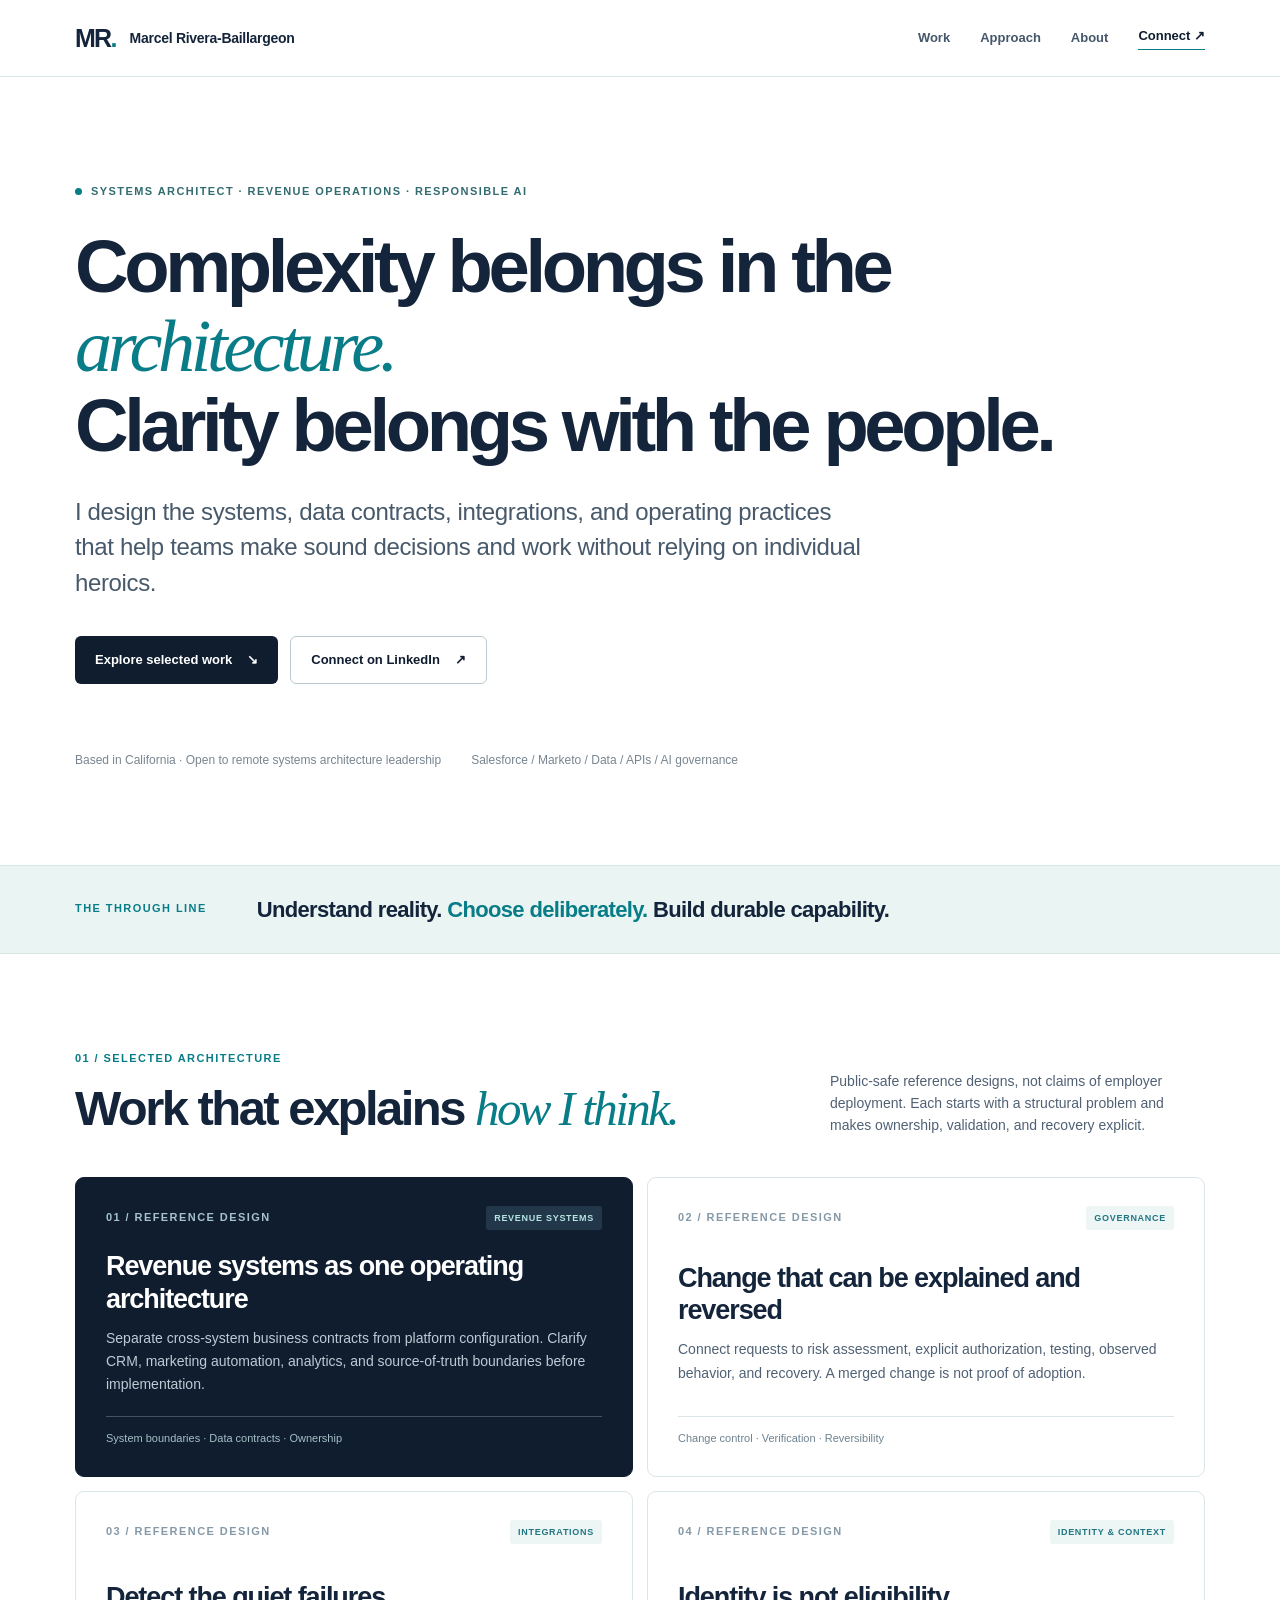
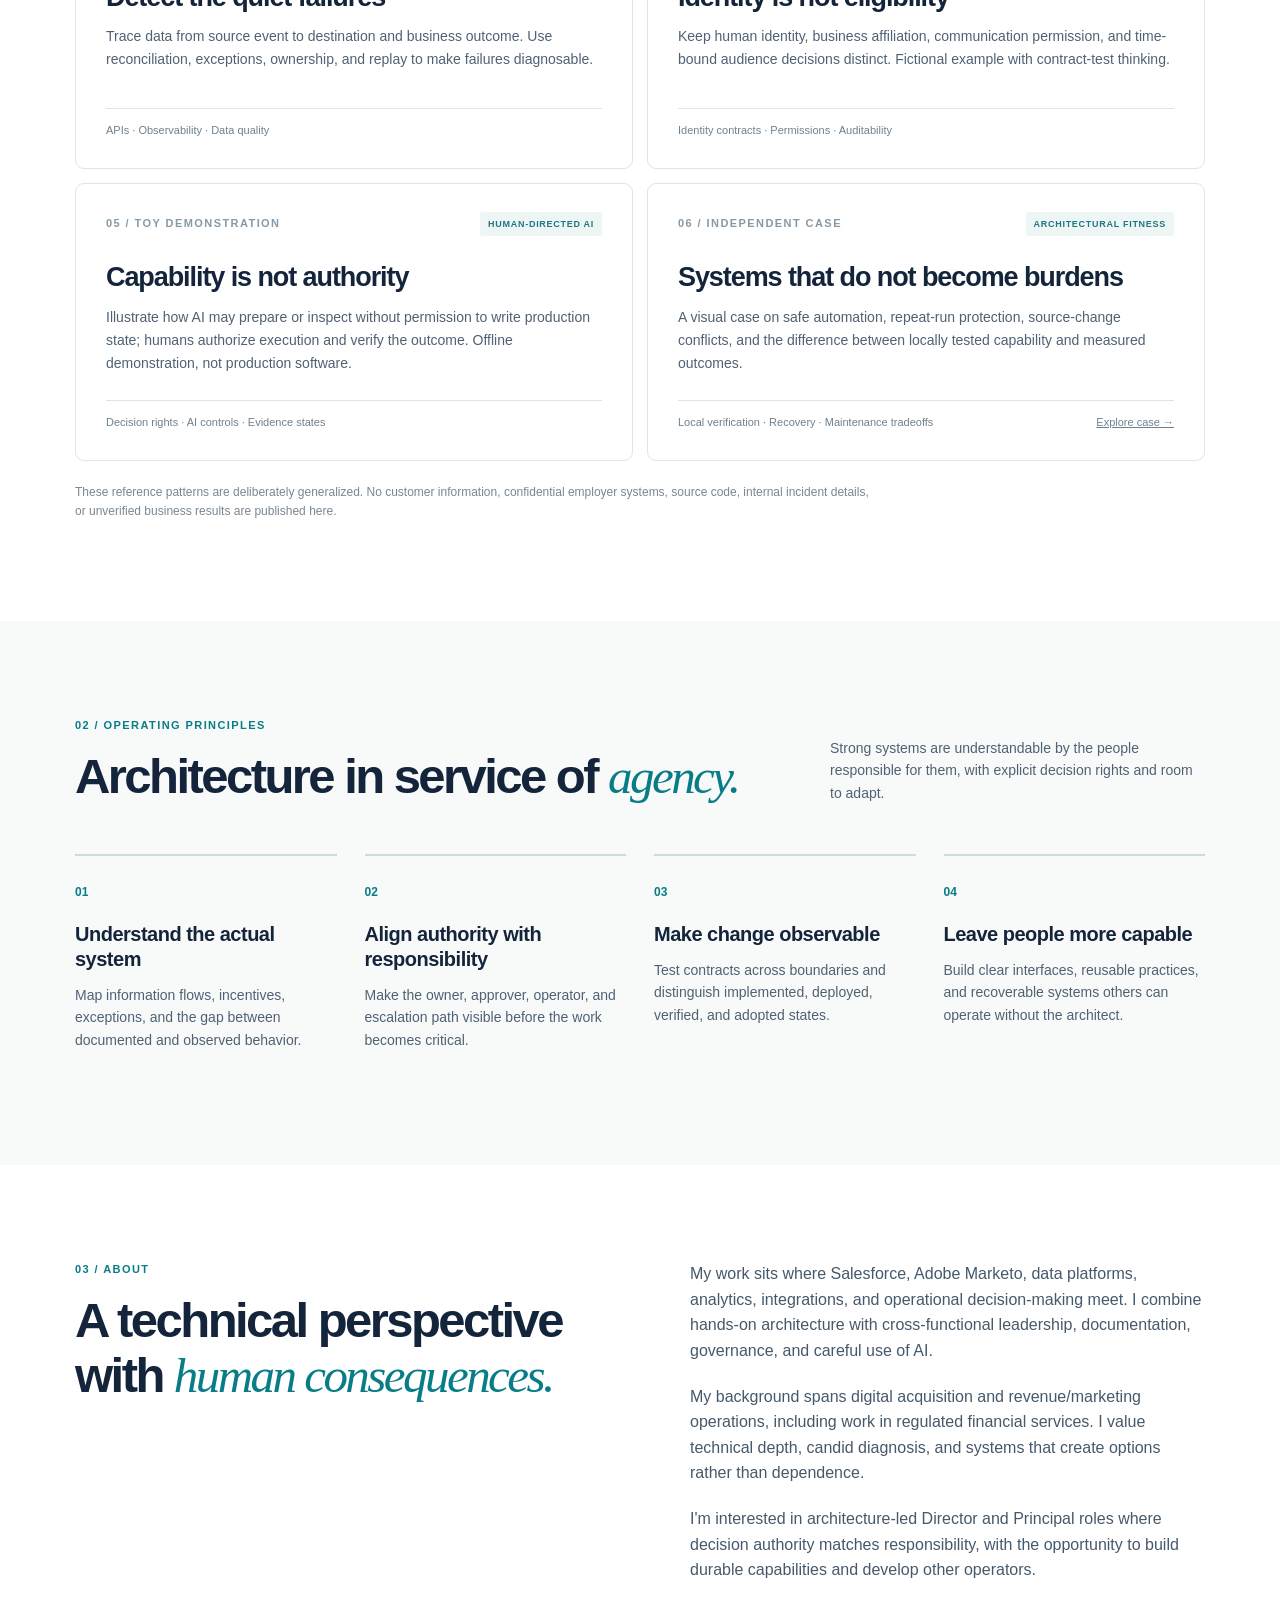
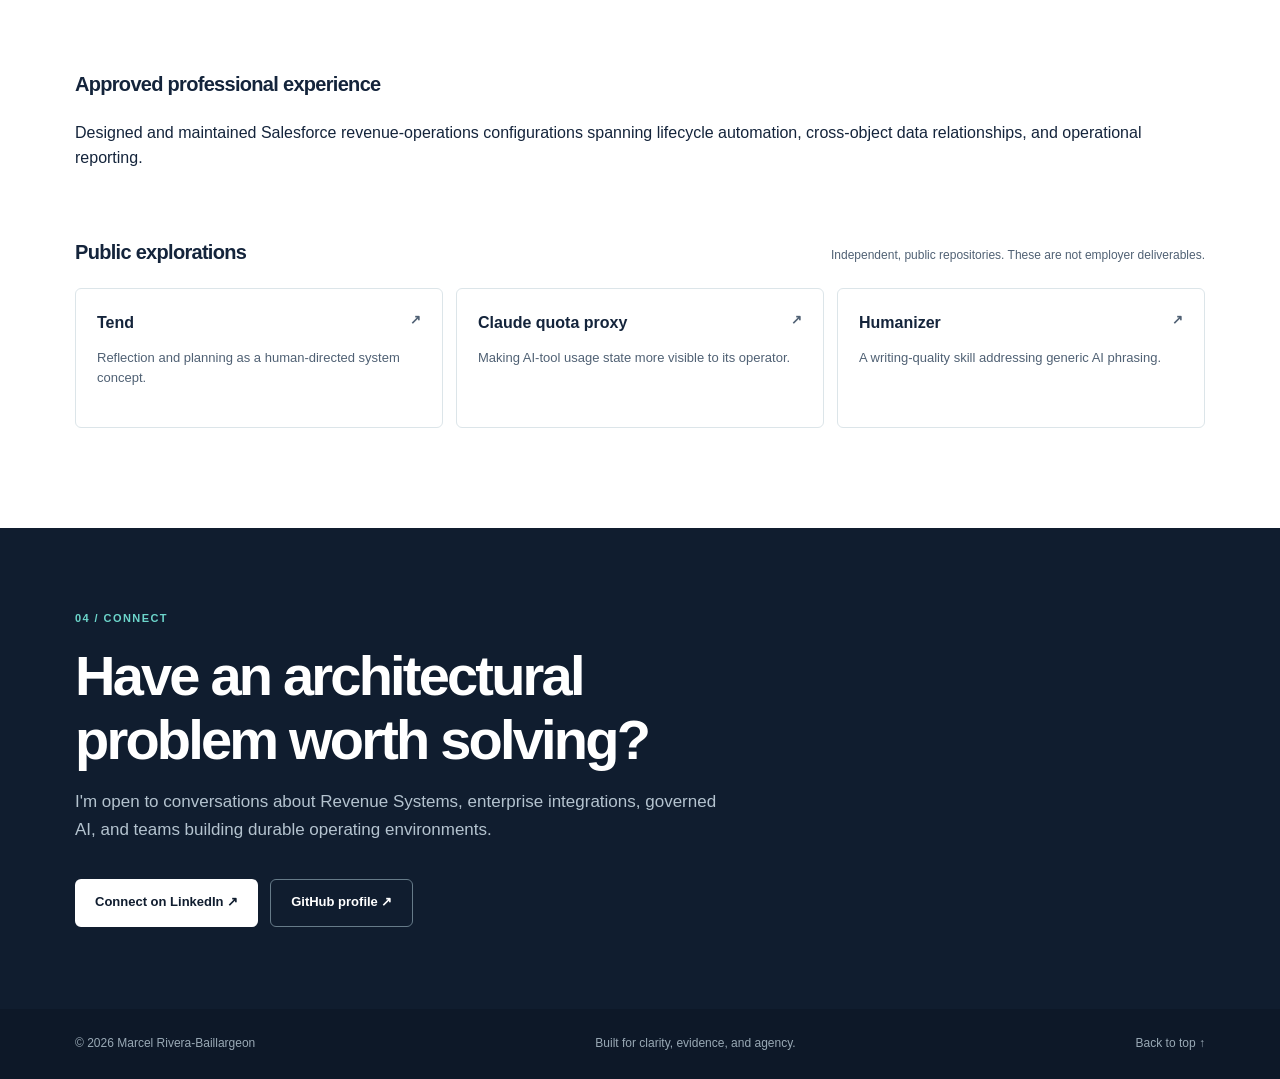
==== index.html @ c5862e0f "Add accessible visual case on controlled automation and architectural fitness" ====
<!doctype html>
<html lang="en">
<head>
  <meta charset="utf-8">
  <meta name="viewport" content="width=device-width, initial-scale=1">
  <meta name="description" content="Marcel Rivera-Baillargeon: systems architecture, revenue operations, integration, governance and human-directed AI.">
  <meta name="theme-color" content="#101d2f">
  <title>Marcel Rivera-Baillargeon | Systems Architecture</title>
  <link rel="stylesheet" href="styles.css">
</head>
<body>
  <a class="skip" href="#main">Skip to content</a>
  <header class="site-header">
    <div class="wrap header-inner">
      <a class="wordmark" href="#top" aria-label="Marcel Rivera-Baillargeon, home"><span class="monogram">MR<span class="dot">.</span></span><span class="wordmark-text">Marcel Rivera-Baillargeon</span></a>
      <nav aria-label="Main navigation"><a href="#work">Work</a><a href="#approach">Approach</a><a href="#about">About</a><a class="nav-contact" href="#contact">Connect <span aria-hidden="true">↗</span></a></nav>
    </div>
  </header>
  <main id="main">
    <section class="hero wrap" id="top" aria-labelledby="hero-title">
      <div class="eyebrow"><span class="signal" aria-hidden="true"></span> SYSTEMS ARCHITECT · REVENUE OPERATIONS · RESPONSIBLE AI</div>
      <h1 id="hero-title">Complexity belongs in the <em>architecture.</em><br>Clarity belongs with the people.</h1>
      <p class="hero-intro">I design the systems, data contracts, integrations, and operating practices that help teams make sound decisions and work without relying on individual heroics.</p>
      <div class="hero-actions"><a class="button primary" href="#work">Explore selected work <span aria-hidden="true">↘</span></a><a class="button secondary" href="https://www.linkedin.com/in/marcel-rev-ops/" rel="noopener noreferrer" target="_blank">Connect on LinkedIn <span aria-hidden="true">↗</span></a></div>
      <div class="hero-meta"><span>Based in California · Open to remote systems architecture leadership</span><span>Salesforce / Marketo / Data / APIs / AI governance</span></div>
    </section>
    <section class="band" aria-label="Working philosophy"><div class="wrap manifesto"><p class="kicker">THE THROUGH LINE</p><p>Understand reality. <span>Choose deliberately.</span> Build durable capability.</p></div></section>
    <section class="section wrap" id="work">
      <div class="section-heading"><div><p class="kicker">01 / SELECTED ARCHITECTURE</p><h2>Work that explains <em>how I think.</em></h2></div><p class="section-note">Public-safe reference designs, not claims of employer deployment. Each starts with a structural problem and makes ownership, validation, and recovery explicit.</p></div>
      <div class="work-grid">
        <article class="work-card featured"><div class="card-top"><span class="index">01 / REFERENCE DESIGN</span><span class="tag">REVENUE SYSTEMS</span></div><div><h3>Revenue systems as one operating architecture</h3><p>Separate cross-system business contracts from platform configuration. Clarify CRM, marketing automation, analytics, and source-of-truth boundaries before implementation.</p></div><div class="card-bottom"><span>System boundaries · Data contracts · Ownership</span></div></article>
        <article class="work-card"><div class="card-top"><span class="index">02 / REFERENCE DESIGN</span><span class="tag">GOVERNANCE</span></div><div><h3>Change that can be explained and reversed</h3><p>Connect requests to risk assessment, explicit authorization, testing, observed behavior, and recovery. A merged change is not proof of adoption.</p></div><div class="card-bottom"><span>Change control · Verification · Reversibility</span></div></article>
        <article class="work-card"><div class="card-top"><span class="index">03 / REFERENCE DESIGN</span><span class="tag">INTEGRATIONS</span></div><div><h3>Detect the quiet failures</h3><p>Trace data from source event to destination and business outcome. Use reconciliation, exceptions, ownership, and replay to make failures diagnosable.</p></div><div class="card-bottom"><span>APIs · Observability · Data quality</span></div></article>
        <article class="work-card"><div class="card-top"><span class="index">04 / REFERENCE DESIGN</span><span class="tag">IDENTITY &amp; CONTEXT</span></div><div><h3>Identity is not eligibility</h3><p>Keep human identity, business affiliation, communication permission, and time-bound audience decisions distinct. Fictional example with contract-test thinking.</p></div><div class="card-bottom"><span>Identity contracts · Permissions · Auditability</span></div></article>
        <article class="work-card"><div class="card-top"><span class="index">05 / TOY DEMONSTRATION</span><span class="tag">HUMAN-DIRECTED AI</span></div><div><h3>Capability is not authority</h3><p>Illustrate how AI may prepare or inspect without permission to write production state; humans authorize execution and verify the outcome. Offline demonstration, not production software.</p></div><div class="card-bottom"><span>Decision rights · AI controls · Evidence states</span></div></article>
        <article class="work-card"><div class="card-top"><span class="index">06 / INDEPENDENT CASE</span><span class="tag">ARCHITECTURAL FITNESS</span></div><div><h3>Systems that do not become burdens</h3><p>A visual case on safe automation, repeat-run protection, source-change conflicts, and the difference between locally tested capability and measured outcomes.</p></div><div class="card-bottom"><span>Local verification · Recovery · Maintenance tradeoffs</span><a href="architecture-fitness.html" aria-label="Read visual case study: systems that do not become burdens">Explore case →</a></div></article>
      </div>
      <p class="disclosure">These reference patterns are deliberately generalized. No customer information, confidential employer systems, source code, internal incident details, or unverified business results are published here.</p>
    </section>
    <section class="section section-alt" id="approach"><div class="wrap"><div class="section-heading"><div><p class="kicker">02 / OPERATING PRINCIPLES</p><h2>Architecture in service of <em>agency.</em></h2></div><p class="section-note">Strong systems are understandable by the people responsible for them, with explicit decision rights and room to adapt.</p></div>
      <div class="principles"><div><span>01</span><h3>Understand the actual system</h3><p>Map information flows, incentives, exceptions, and the gap between documented and observed behavior.</p></div><div><span>02</span><h3>Align authority with responsibility</h3><p>Make the owner, approver, operator, and escalation path visible before the work becomes critical.</p></div><div><span>03</span><h3>Make change observable</h3><p>Test contracts across boundaries and distinguish implemented, deployed, verified, and adopted states.</p></div><div><span>04</span><h3>Leave people more capable</h3><p>Build clear interfaces, reusable practices, and recoverable systems others can operate without the architect.</p></div></div>
    </div></section>
    <section class="section wrap" id="about"><div class="about-grid"><div><p class="kicker">03 / ABOUT</p><h2>A technical perspective with <em>human consequences.</em></h2></div><div class="about-copy"><p>My work sits where Salesforce, Adobe Marketo, data platforms, analytics, integrations, and operational decision-making meet. I combine hands-on architecture with cross-functional leadership, documentation, governance, and careful use of AI.</p><p>My background spans digital acquisition and revenue/marketing operations, including work in regulated financial services. I value technical depth, candid diagnosis, and systems that create options rather than dependence.</p><p>I'm interested in architecture-led Director and Principal roles where decision authority matches responsibility, with the opportunity to build durable capabilities and develop other operators.</p></div></div>
      <div class="project-heading"><h3>Approved professional experience</h3></div>
      <p>Designed and maintained Salesforce revenue-operations configurations spanning lifecycle automation, cross-object data relationships, and operational reporting.</p>
      <div class="project-heading"><h3>Public explorations</h3><p>Independent, public repositories. These are not employer deliverables.</p></div>
      <div class="project-grid"><a href="https://github.com/marcelivan/tend" target="_blank" rel="noopener noreferrer"><strong>Tend <span aria-hidden="true">↗</span></strong><span>Reflection and planning as a human-directed system concept.</span></a><a href="https://github.com/marcelivan/claude-quota-proxy" target="_blank" rel="noopener noreferrer"><strong>Claude quota proxy <span aria-hidden="true">↗</span></strong><span>Making AI-tool usage state more visible to its operator.</span></a><a href="https://github.com/marcelivan/humanizer" target="_blank" rel="noopener noreferrer"><strong>Humanizer <span aria-hidden="true">↗</span></strong><span>A writing-quality skill addressing generic AI phrasing.</span></a></div>
    </section>
    <section class="closing" id="contact"><div class="wrap closing-inner"><p class="kicker">04 / CONNECT</p><h2>Have an architectural problem worth solving?</h2><p>I'm open to conversations about Revenue Systems, enterprise integrations, governed AI, and teams building durable operating environments.</p><div class="hero-actions"><a class="button light" href="https://www.linkedin.com/in/marcel-rev-ops/" target="_blank" rel="noopener noreferrer">Connect on LinkedIn ↗</a><a class="button outline" href="https://github.com/marcelivan" target="_blank" rel="noopener noreferrer">GitHub profile ↗</a></div></div></section>
  </main>
  <footer><div class="wrap footer-inner"><span>© <span id="year">2026</span> Marcel Rivera-Baillargeon</span><span>Built for clarity, evidence, and agency.</span><a href="#top">Back to top ↑</a></div></footer>
  <script src="script.js" defer></script>
</body></html>
---- styles.css ----
:root{color-scheme:light;--ink:#14243b;--muted:#506174;--navy:#101d2f;--teal:#087c87;--sky:#d7f2ed;--line:#dce5e9;--bg:#f8faf9;--white:#fff}*{box-sizing:border-box}html{scroll-behavior:smooth}body{margin:0;background:var(--white);color:var(--ink);font:16px/1.6 -apple-system,BlinkMacSystemFont,"Segoe UI",Arial,sans-serif}a{color:inherit}a:focus-visible{outline:3px solid #12a9ae;outline-offset:4px}.wrap{width:min(1130px,calc(100% - 64px));margin:auto}.skip{position:absolute;left:-9999px;z-index:50}.skip:focus{left:16px;top:12px;background:white;padding:8px}.site-header{border-bottom:1px solid var(--line);background:rgba(255,255,255,.97);position:sticky;top:0;z-index:20}.header-inner{min-height:76px;display:flex;align-items:center;justify-content:space-between;gap:25px}.wordmark{text-decoration:none;display:flex;gap:14px;align-items:center;font-weight:700;font-size:14px;letter-spacing:-.02em}.monogram{font-weight:800;letter-spacing:-.07em;font-size:25px}.dot{color:var(--teal)}nav{display:flex;gap:30px;align-items:center}nav a{text-decoration:none;color:#45576a;font-size:13px;font-weight:600}nav a:hover,.footer-inner a:hover{color:var(--teal)}nav .nav-contact{color:var(--navy);border-bottom:1px solid var(--teal);padding-bottom:3px}.hero{padding-top:106px;padding-bottom:94px}.eyebrow,.kicker,.index,.tag{font-weight:750;font-size:11px;letter-spacing:.13em}.eyebrow{color:#326b70;display:flex;gap:9px;align-items:center}.signal{display:inline-block;width:7px;height:7px;background:var(--teal);border-radius:100%}h1,h2,h3,p{margin-top:0}h1{font-size:clamp(40px,5.8vw,77px);line-height:1.07;letter-spacing:-.059em;max-width:1050px;margin:26px 0 28px;font-weight:720}em{font-family:Georgia,serif;font-weight:400;color:var(--teal)}.hero-intro{max-width:790px;font-size:clamp(19px,2.1vw,24px);line-height:1.48;color:#47596a;letter-spacing:-.015em}.hero-actions{display:flex;gap:12px;flex-wrap:wrap;margin-top:36px}.button{min-height:48px;display:inline-flex;gap:15px;align-items:center;justify-content:center;padding:11px 20px;border-radius:6px;text-decoration:none;font-size:13px;font-weight:750;transition:transform .15s,background .15s}.button:hover{transform:translateY(-2px)}.primary{background:var(--navy);color:white}.secondary{border:1px solid #bac9cd;color:var(--navy)}.hero-meta{display:flex;gap:30px;flex-wrap:wrap;margin-top:67px;color:#788590;font-size:12px}.band{background:#eaf5f3;border-top:1px solid #d5e8e5;border-bottom:1px solid #d5e8e5}.manifesto{display:flex;gap:50px;align-items:center;padding-top:26px;padding-bottom:26px}.kicker{color:var(--teal);white-space:nowrap}.manifesto .kicker{margin:0}.manifesto p:last-child{font-size:clamp(16px,2.5vw,22px);letter-spacing:-.03em;font-weight:650;margin:0}.manifesto span{color:var(--teal)}.section{padding-top:96px;padding-bottom:100px;scroll-margin-top:85px}.section-heading{display:flex;justify-content:space-between;align-items:end;gap:70px;margin-bottom:40px}.section h2{font-size:clamp(33px,4vw,49px);letter-spacing:-.052em;line-height:1.13;margin:14px 0 0}.section-note{max-width:375px;color:var(--muted);font-size:14px;margin:0}.work-grid{display:grid;grid-template-columns:repeat(2,minmax(0,1fr));gap:14px}.work-card{min-height:278px;border:1px solid var(--line);border-radius:9px;padding:28px 30px;display:flex;flex-direction:column;justify-content:space-between;gap:20px;background:#fff}.work-card.featured{background:var(--navy);color:#fff;border-color:var(--navy)}.card-top{display:flex;justify-content:space-between;gap:8px;align-items:center}.index{color:#8699a7}.featured .index{color:#a6c2cb}.tag{background:#edf6f5;padding:5px 8px;color:#217682;border-radius:3px;letter-spacing:.08em;font-size:9px}.featured .tag{background:#23374a;color:#b5e5e3}.work-card h3{font-size:clamp(21px,2.5vw,27px);line-height:1.2;letter-spacing:-.04em;margin:0 0 12px}.work-card p{font-size:14px;line-height:1.65;color:var(--muted);margin:0}.featured p{color:#bdcbd5}.card-bottom{border-top:1px solid var(--line);padding-top:13px;display:flex;justify-content:space-between;gap:14px;color:#6d8290;font-size:11px}.featured .card-bottom{border-color:#425164;color:#a5c1c6}.disclosure{color:#7a8792;font-size:12px;margin:22px 0 0;max-width:800px}.section-alt{background:var(--bg)}.principles{display:grid;grid-template-columns:repeat(4,minmax(0,1fr));gap:28px;margin-top:50px}.principles>div{border-top:2px solid #cbdcde;padding-top:22px}.principles span{font-size:12px;font-weight:700;color:var(--teal)}.principles h3{font-size:20px;line-height:1.26;letter-spacing:-.025em;margin:18px 0 12px}.principles p{font-size:14px;color:var(--muted)}.about-grid{display:grid;grid-template-columns:1fr 1fr;gap:100px}.about-copy p{color:#46596b;font-size:16px;margin-bottom:20px}.project-heading{display:flex;justify-content:space-between;align-items:baseline;margin-top:65px;gap:18px}.project-heading h3{font-size:20px;letter-spacing:-.035em}.project-heading p{font-size:12px;color:var(--muted)}.project-grid{display:grid;grid-template-columns:repeat(3,1fr);gap:13px}.project-grid a{display:flex;flex-direction:column;gap:12px;min-height:140px;border:1px solid var(--line);border-radius:6px;padding:21px;text-decoration:none}.project-grid a:hover{background:#f5fbfa;border-color:#8dbabb}.project-grid strong{font-size:16px;display:flex;justify-content:space-between}.project-grid span{font-size:13px;color:var(--muted)}.closing{background:var(--navy);color:#fff;scroll-margin-top:80px}.closing-inner{padding:82px 0}.closing .kicker{color:#6cd5cb}.closing h2{font-size:clamp(34px,4.6vw,56px);letter-spacing:-.05em;line-height:1.15;max-width:720px;margin:16px 0}.closing p:not(.kicker){max-width:660px;color:#b4c3cf;font-size:17px}.light{background:white;color:var(--navy)}.outline{border:1px solid #667b89;color:white}footer{background:#0d1828;color:#99a9b5}.footer-inner{display:flex;gap:20px;justify-content:space-between;align-items:center;min-height:70px;font-size:12px}.footer-inner a{text-decoration:none}@media(max-width:800px){.wrap{width:min(100% - 36px,1130px)}.wordmark-text{display:none}nav{gap:18px}.hero{padding:78px 0 58px}.hero-meta{margin-top:44px}.section{padding:68px 0}.section-heading{display:block}.section-note{margin-top:22px}.work-grid,.about-grid{grid-template-columns:1fr;gap:13px}.principles{grid-template-columns:repeat(2,1fr)}.project-grid{grid-template-columns:1fr}.manifesto{display:block}.manifesto .kicker{margin-bottom:10px}.footer-inner{flex-wrap:wrap;padding:22px 0}}@media(max-width:480px){nav{gap:13px}nav a{font-size:12px}.hero-meta{gap:8px}.work-card{min-height:270px;padding:22px}.card-top{flex-wrap:wrap}.principles{grid-template-columns:1fr}.hero-actions .button{width:100%}}@media(prefers-reduced-motion:reduce){html{scroll-behavior:auto}.button{transition:none}}
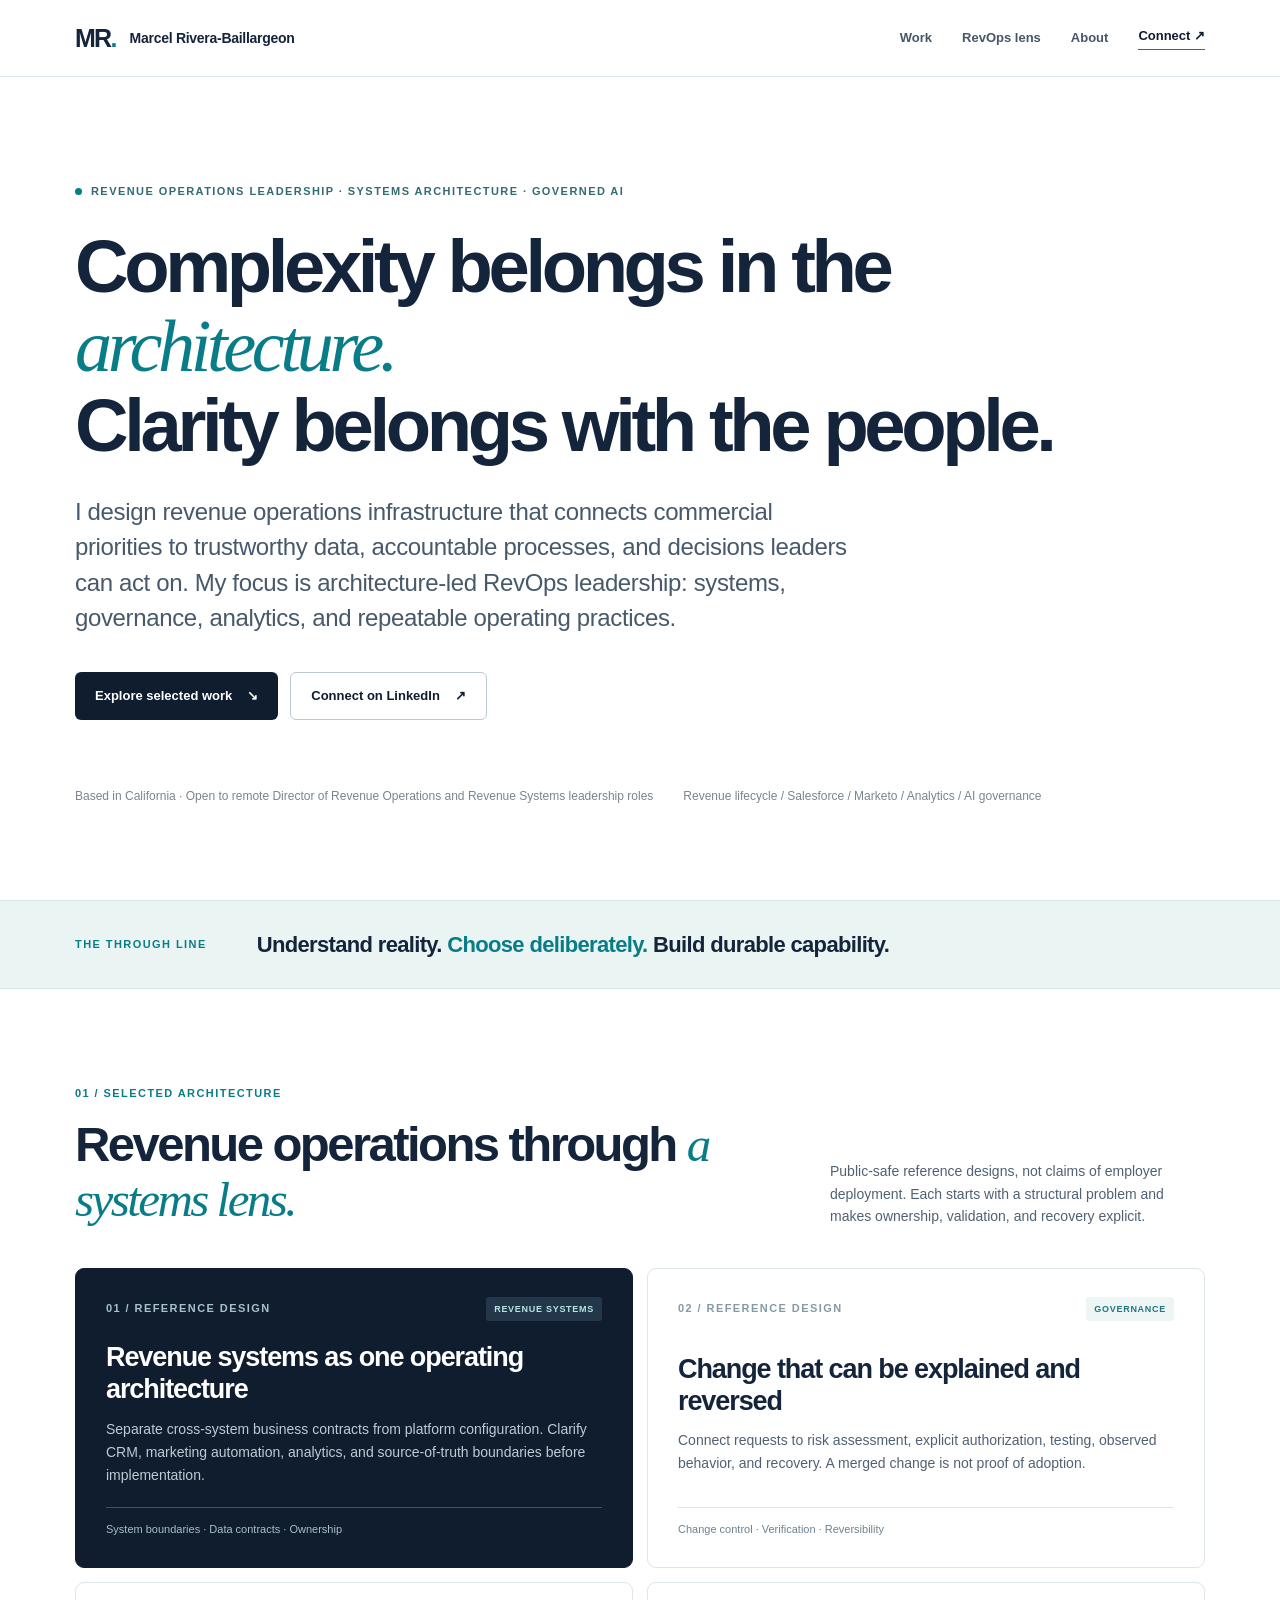
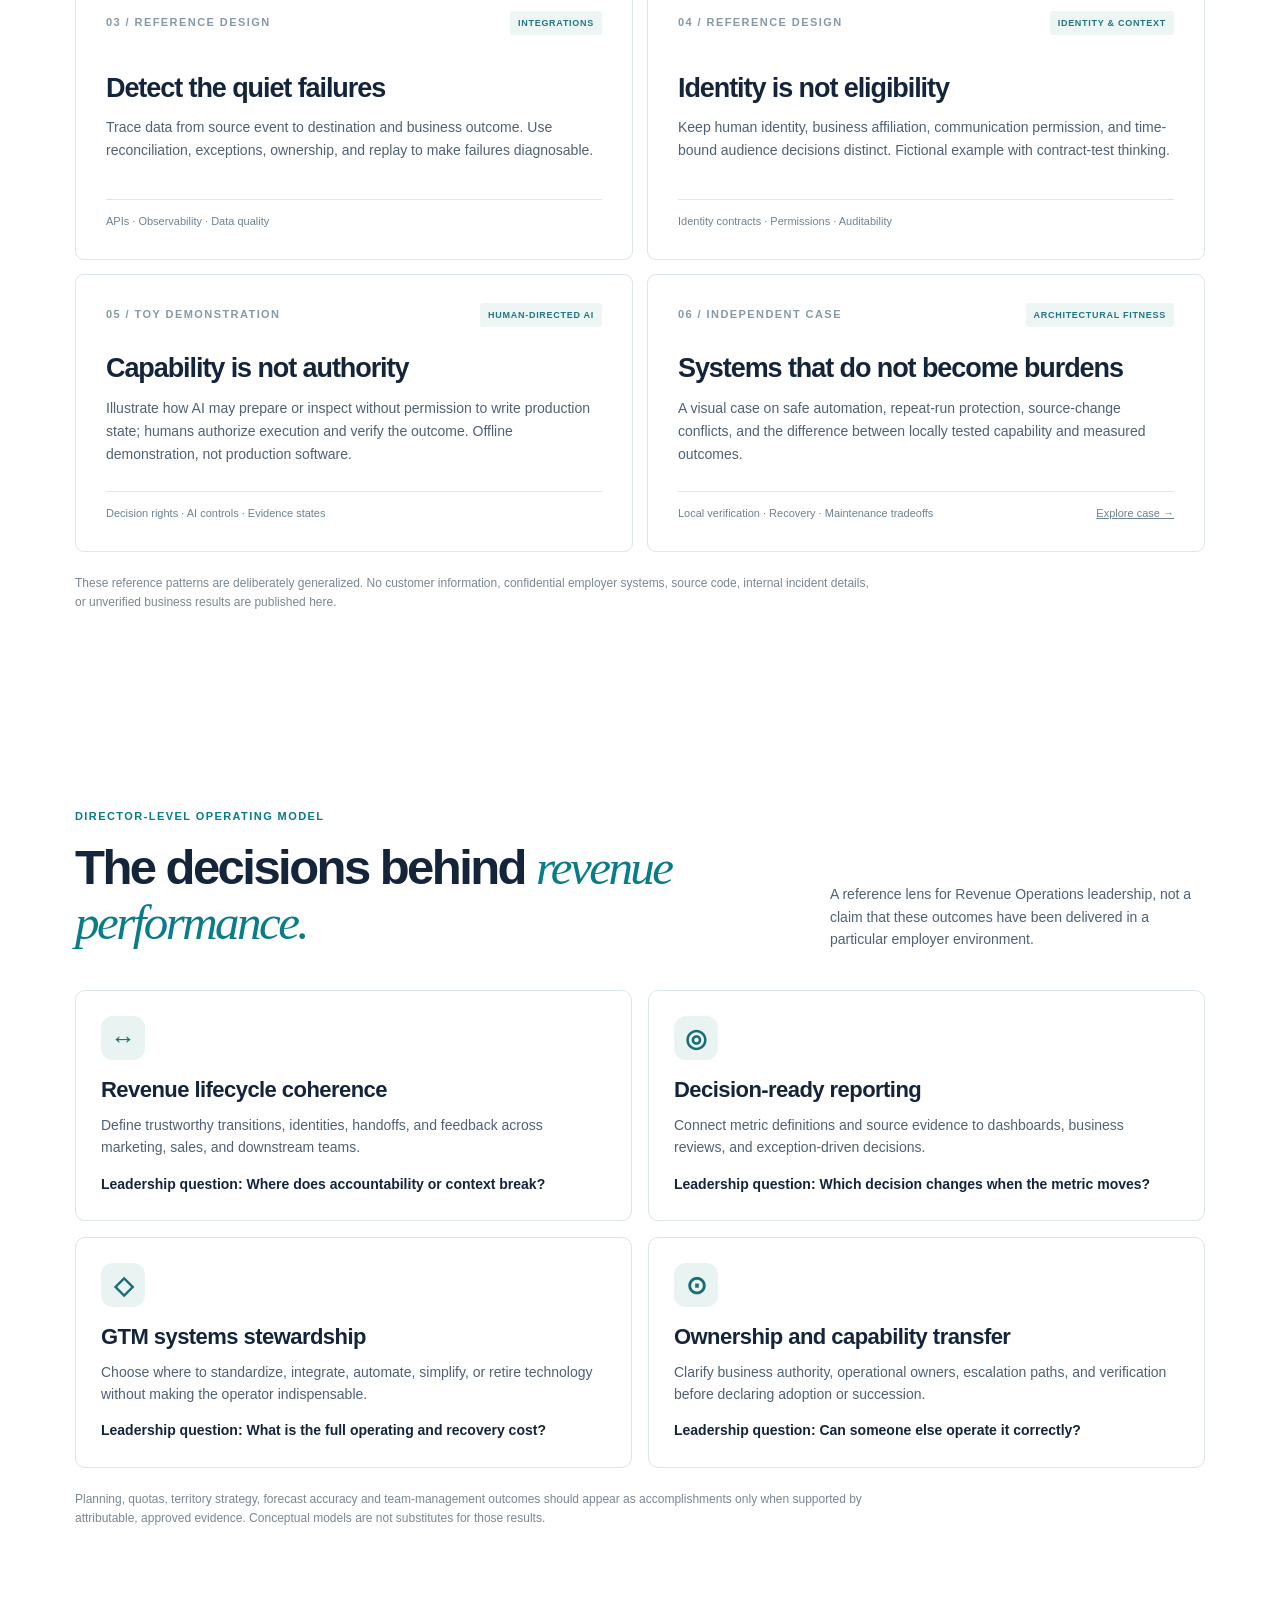
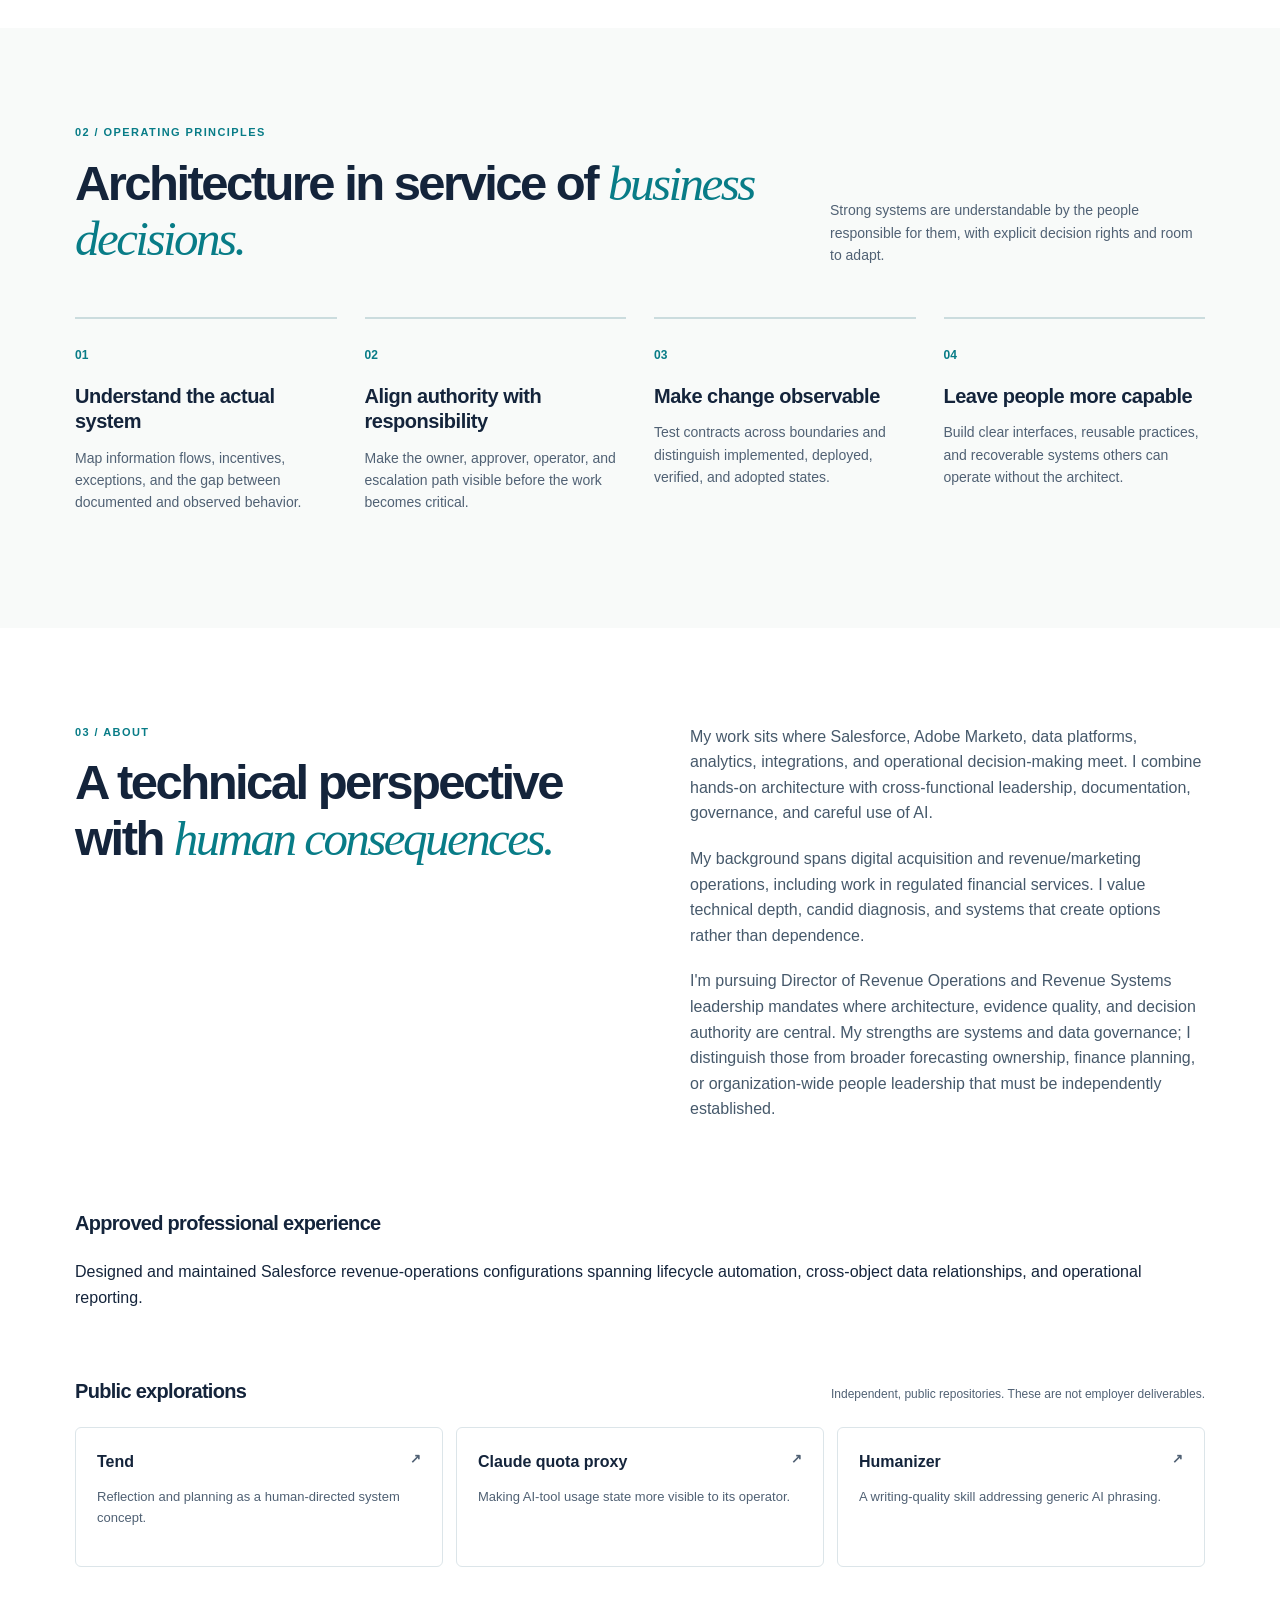
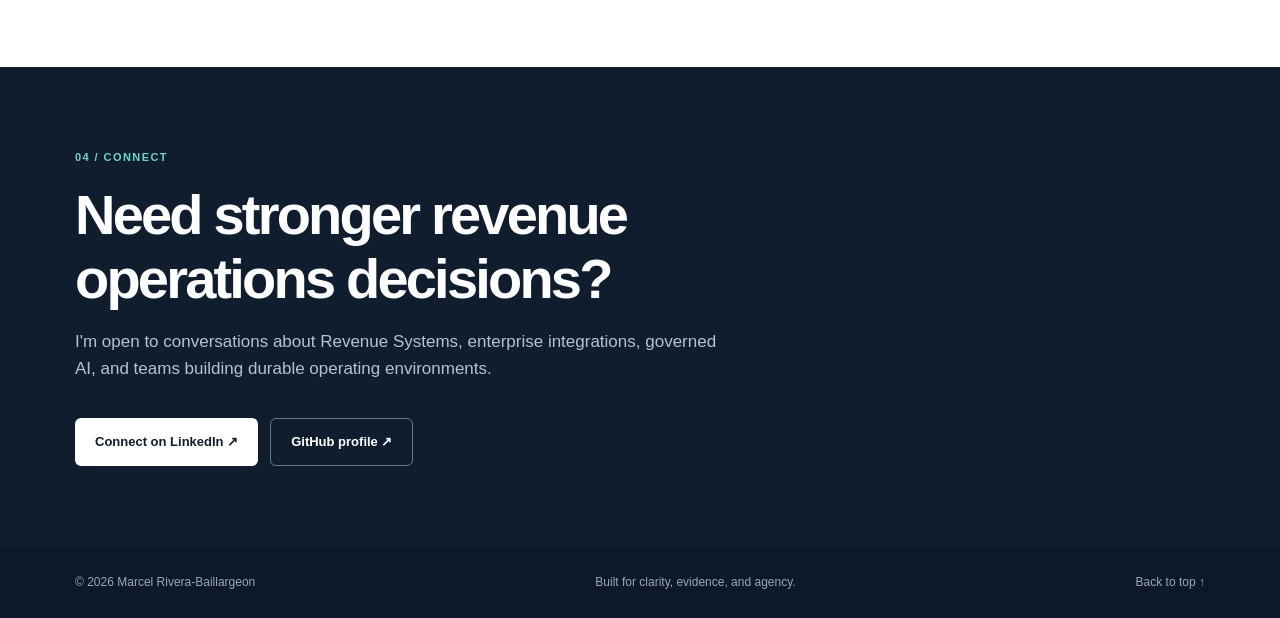
==== commit eb1541d2: "Position portfolio for architecture-led RevOps director roles" ====
--- a/index.html
+++ b/index.html
@@ -3,7 +3,7 @@
 <head>
   <meta charset="utf-8">
   <meta name="viewport" content="width=device-width, initial-scale=1">
-  <meta name="description" content="Marcel Rivera-Baillargeon: systems architecture, revenue operations, integration, governance and human-directed AI.">
+  <meta name="description" content="Revenue Operations systems architecture and director-level operating models: GTM data governance, lifecycle integration, decision support, and responsible automation.">
   <meta name="theme-color" content="#101d2f">
   <title>Marcel Rivera-Baillargeon | Systems Architecture</title>
   <link rel="stylesheet" href="styles.css">
@@ -13,20 +13,20 @@
   <header class="site-header">
     <div class="wrap header-inner">
       <a class="wordmark" href="#top" aria-label="Marcel Rivera-Baillargeon, home"><span class="monogram">MR<span class="dot">.</span></span><span class="wordmark-text">Marcel Rivera-Baillargeon</span></a>
-      <nav aria-label="Main navigation"><a href="#work">Work</a><a href="#approach">Approach</a><a href="#about">About</a><a class="nav-contact" href="#contact">Connect <span aria-hidden="true">↗</span></a></nav>
+      <nav aria-label="Main navigation"><a href="#work">Work</a><a href="#director-lens">RevOps lens</a><a href="#about">About</a><a class="nav-contact" href="#contact">Connect <span aria-hidden="true">↗</span></a></nav>
     </div>
   </header>
   <main id="main">
     <section class="hero wrap" id="top" aria-labelledby="hero-title">
-      <div class="eyebrow"><span class="signal" aria-hidden="true"></span> SYSTEMS ARCHITECT · REVENUE OPERATIONS · RESPONSIBLE AI</div>
+      <div class="eyebrow"><span class="signal" aria-hidden="true"></span> REVENUE OPERATIONS LEADERSHIP · SYSTEMS ARCHITECTURE · GOVERNED AI</div>
       <h1 id="hero-title">Complexity belongs in the <em>architecture.</em><br>Clarity belongs with the people.</h1>
-      <p class="hero-intro">I design the systems, data contracts, integrations, and operating practices that help teams make sound decisions and work without relying on individual heroics.</p>
+      <p class="hero-intro">I design revenue operations infrastructure that connects commercial priorities to trustworthy data, accountable processes, and decisions leaders can act on. My focus is architecture-led RevOps leadership: systems, governance, analytics, and repeatable operating practices.</p>
       <div class="hero-actions"><a class="button primary" href="#work">Explore selected work <span aria-hidden="true">↘</span></a><a class="button secondary" href="https://www.linkedin.com/in/marcel-rev-ops/" rel="noopener noreferrer" target="_blank">Connect on LinkedIn <span aria-hidden="true">↗</span></a></div>
-      <div class="hero-meta"><span>Based in California · Open to remote systems architecture leadership</span><span>Salesforce / Marketo / Data / APIs / AI governance</span></div>
+      <div class="hero-meta"><span>Based in California · Open to remote Director of Revenue Operations and Revenue Systems leadership roles</span><span>Revenue lifecycle / Salesforce / Marketo / Analytics / AI governance</span></div>
     </section>
     <section class="band" aria-label="Working philosophy"><div class="wrap manifesto"><p class="kicker">THE THROUGH LINE</p><p>Understand reality. <span>Choose deliberately.</span> Build durable capability.</p></div></section>
     <section class="section wrap" id="work">
-      <div class="section-heading"><div><p class="kicker">01 / SELECTED ARCHITECTURE</p><h2>Work that explains <em>how I think.</em></h2></div><p class="section-note">Public-safe reference designs, not claims of employer deployment. Each starts with a structural problem and makes ownership, validation, and recovery explicit.</p></div>
+      <div class="section-heading"><div><p class="kicker">01 / SELECTED ARCHITECTURE</p><h2>Revenue operations through <em>a systems lens.</em></h2></div><p class="section-note">Public-safe reference designs, not claims of employer deployment. Each starts with a structural problem and makes ownership, validation, and recovery explicit.</p></div>
       <div class="work-grid">
         <article class="work-card featured"><div class="card-top"><span class="index">01 / REFERENCE DESIGN</span><span class="tag">REVENUE SYSTEMS</span></div><div><h3>Revenue systems as one operating architecture</h3><p>Separate cross-system business contracts from platform configuration. Clarify CRM, marketing automation, analytics, and source-of-truth boundaries before implementation.</p></div><div class="card-bottom"><span>System boundaries · Data contracts · Ownership</span></div></article>
         <article class="work-card"><div class="card-top"><span class="index">02 / REFERENCE DESIGN</span><span class="tag">GOVERNANCE</span></div><div><h3>Change that can be explained and reversed</h3><p>Connect requests to risk assessment, explicit authorization, testing, observed behavior, and recovery. A merged change is not proof of adoption.</p></div><div class="card-bottom"><span>Change control · Verification · Reversibility</span></div></article>
@@ -37,16 +37,26 @@
       </div>
       <p class="disclosure">These reference patterns are deliberately generalized. No customer information, confidential employer systems, source code, internal incident details, or unverified business results are published here.</p>
     </section>
-    <section class="section section-alt" id="approach"><div class="wrap"><div class="section-heading"><div><p class="kicker">02 / OPERATING PRINCIPLES</p><h2>Architecture in service of <em>agency.</em></h2></div><p class="section-note">Strong systems are understandable by the people responsible for them, with explicit decision rights and room to adapt.</p></div>
+    <section class="section wrap director-lens" id="director-lens" aria-labelledby="director-lens-title">
+      <div class="section-heading"><div><p class="kicker">DIRECTOR-LEVEL OPERATING MODEL</p><h2 id="director-lens-title">The decisions behind <em>revenue performance.</em></h2></div><p class="section-note">A reference lens for Revenue Operations leadership, not a claim that these outcomes have been delivered in a particular employer environment.</p></div>
+      <div class="director-grid">
+        <div class="director-topic"><span class="director-icon" aria-hidden="true">↔</span><h3>Revenue lifecycle coherence</h3><p>Define trustworthy transitions, identities, handoffs, and feedback across marketing, sales, and downstream teams.</p><p class="director-question">Leadership question: Where does accountability or context break?</p></div>
+        <div class="director-topic"><span class="director-icon" aria-hidden="true">◎</span><h3>Decision-ready reporting</h3><p>Connect metric definitions and source evidence to dashboards, business reviews, and exception-driven decisions.</p><p class="director-question">Leadership question: Which decision changes when the metric moves?</p></div>
+        <div class="director-topic"><span class="director-icon" aria-hidden="true">◇</span><h3>GTM systems stewardship</h3><p>Choose where to standardize, integrate, automate, simplify, or retire technology without making the operator indispensable.</p><p class="director-question">Leadership question: What is the full operating and recovery cost?</p></div>
+        <div class="director-topic"><span class="director-icon" aria-hidden="true">⊙</span><h3>Ownership and capability transfer</h3><p>Clarify business authority, operational owners, escalation paths, and verification before declaring adoption or succession.</p><p class="director-question">Leadership question: Can someone else operate it correctly?</p></div>
+      </div>
+      <p class="disclosure">Planning, quotas, territory strategy, forecast accuracy and team-management outcomes should appear as accomplishments only when supported by attributable, approved evidence. Conceptual models are not substitutes for those results.</p>
+    </section>
+    <section class="section section-alt" id="approach"><div class="wrap"><div class="section-heading"><div><p class="kicker">02 / OPERATING PRINCIPLES</p><h2>Architecture in service of <em>business decisions.</em></h2></div><p class="section-note">Strong systems are understandable by the people responsible for them, with explicit decision rights and room to adapt.</p></div>
       <div class="principles"><div><span>01</span><h3>Understand the actual system</h3><p>Map information flows, incentives, exceptions, and the gap between documented and observed behavior.</p></div><div><span>02</span><h3>Align authority with responsibility</h3><p>Make the owner, approver, operator, and escalation path visible before the work becomes critical.</p></div><div><span>03</span><h3>Make change observable</h3><p>Test contracts across boundaries and distinguish implemented, deployed, verified, and adopted states.</p></div><div><span>04</span><h3>Leave people more capable</h3><p>Build clear interfaces, reusable practices, and recoverable systems others can operate without the architect.</p></div></div>
     </div></section>
-    <section class="section wrap" id="about"><div class="about-grid"><div><p class="kicker">03 / ABOUT</p><h2>A technical perspective with <em>human consequences.</em></h2></div><div class="about-copy"><p>My work sits where Salesforce, Adobe Marketo, data platforms, analytics, integrations, and operational decision-making meet. I combine hands-on architecture with cross-functional leadership, documentation, governance, and careful use of AI.</p><p>My background spans digital acquisition and revenue/marketing operations, including work in regulated financial services. I value technical depth, candid diagnosis, and systems that create options rather than dependence.</p><p>I'm interested in architecture-led Director and Principal roles where decision authority matches responsibility, with the opportunity to build durable capabilities and develop other operators.</p></div></div>
+    <section class="section wrap" id="about"><div class="about-grid"><div><p class="kicker">03 / ABOUT</p><h2>A technical perspective with <em>human consequences.</em></h2></div><div class="about-copy"><p>My work sits where Salesforce, Adobe Marketo, data platforms, analytics, integrations, and operational decision-making meet. I combine hands-on architecture with cross-functional leadership, documentation, governance, and careful use of AI.</p><p>My background spans digital acquisition and revenue/marketing operations, including work in regulated financial services. I value technical depth, candid diagnosis, and systems that create options rather than dependence.</p><p>I'm pursuing Director of Revenue Operations and Revenue Systems leadership mandates where architecture, evidence quality, and decision authority are central. My strengths are systems and data governance; I distinguish those from broader forecasting ownership, finance planning, or organization-wide people leadership that must be independently established.</p></div></div>
       <div class="project-heading"><h3>Approved professional experience</h3></div>
       <p>Designed and maintained Salesforce revenue-operations configurations spanning lifecycle automation, cross-object data relationships, and operational reporting.</p>
       <div class="project-heading"><h3>Public explorations</h3><p>Independent, public repositories. These are not employer deliverables.</p></div>
       <div class="project-grid"><a href="https://github.com/marcelivan/tend" target="_blank" rel="noopener noreferrer"><strong>Tend <span aria-hidden="true">↗</span></strong><span>Reflection and planning as a human-directed system concept.</span></a><a href="https://github.com/marcelivan/claude-quota-proxy" target="_blank" rel="noopener noreferrer"><strong>Claude quota proxy <span aria-hidden="true">↗</span></strong><span>Making AI-tool usage state more visible to its operator.</span></a><a href="https://github.com/marcelivan/humanizer" target="_blank" rel="noopener noreferrer"><strong>Humanizer <span aria-hidden="true">↗</span></strong><span>A writing-quality skill addressing generic AI phrasing.</span></a></div>
     </section>
-    <section class="closing" id="contact"><div class="wrap closing-inner"><p class="kicker">04 / CONNECT</p><h2>Have an architectural problem worth solving?</h2><p>I'm open to conversations about Revenue Systems, enterprise integrations, governed AI, and teams building durable operating environments.</p><div class="hero-actions"><a class="button light" href="https://www.linkedin.com/in/marcel-rev-ops/" target="_blank" rel="noopener noreferrer">Connect on LinkedIn ↗</a><a class="button outline" href="https://github.com/marcelivan" target="_blank" rel="noopener noreferrer">GitHub profile ↗</a></div></div></section>
+    <section class="closing" id="contact"><div class="wrap closing-inner"><p class="kicker">04 / CONNECT</p><h2>Need stronger revenue operations decisions?</h2><p>I'm open to conversations about Revenue Systems, enterprise integrations, governed AI, and teams building durable operating environments.</p><div class="hero-actions"><a class="button light" href="https://www.linkedin.com/in/marcel-rev-ops/" target="_blank" rel="noopener noreferrer">Connect on LinkedIn ↗</a><a class="button outline" href="https://github.com/marcelivan" target="_blank" rel="noopener noreferrer">GitHub profile ↗</a></div></div></section>
   </main>
   <footer><div class="wrap footer-inner"><span>© <span id="year">2026</span> Marcel Rivera-Baillargeon</span><span>Built for clarity, evidence, and agency.</span><a href="#top">Back to top ↑</a></div></footer>
   <script src="script.js" defer></script>
--- a/styles.css
+++ b/styles.css
@@ -1 +1,10 @@
-:root{color-scheme:light;--ink:#14243b;--muted:#506174;--navy:#101d2f;--teal:#087c87;--sky:#d7f2ed;--line:#dce5e9;--bg:#f8faf9;--white:#fff}*{box-sizing:border-box}html{scroll-behavior:smooth}body{margin:0;background:var(--white);color:var(--ink);font:16px/1.6 -apple-system,BlinkMacSystemFont,"Segoe UI",Arial,sans-serif}a{color:inherit}a:focus-visible{outline:3px solid #12a9ae;outline-offset:4px}.wrap{width:min(1130px,calc(100% - 64px));margin:auto}.skip{position:absolute;left:-9999px;z-index:50}.skip:focus{left:16px;top:12px;background:white;padding:8px}.site-header{border-bottom:1px solid var(--line);background:rgba(255,255,255,.97);position:sticky;top:0;z-index:20}.header-inner{min-height:76px;display:flex;align-items:center;justify-content:space-between;gap:25px}.wordmark{text-decoration:none;display:flex;gap:14px;align-items:center;font-weight:700;font-size:14px;letter-spacing:-.02em}.monogram{font-weight:800;letter-spacing:-.07em;font-size:25px}.dot{color:var(--teal)}nav{display:flex;gap:30px;align-items:center}nav a{text-decoration:none;color:#45576a;font-size:13px;font-weight:600}nav a:hover,.footer-inner a:hover{color:var(--teal)}nav .nav-contact{color:var(--navy);border-bottom:1px solid var(--teal);padding-bottom:3px}.hero{padding-top:106px;padding-bottom:94px}.eyebrow,.kicker,.index,.tag{font-weight:750;font-size:11px;letter-spacing:.13em}.eyebrow{color:#326b70;display:flex;gap:9px;align-items:center}.signal{display:inline-block;width:7px;height:7px;background:var(--teal);border-radius:100%}h1,h2,h3,p{margin-top:0}h1{font-size:clamp(40px,5.8vw,77px);line-height:1.07;letter-spacing:-.059em;max-width:1050px;margin:26px 0 28px;font-weight:720}em{font-family:Georgia,serif;font-weight:400;color:var(--teal)}.hero-intro{max-width:790px;font-size:clamp(19px,2.1vw,24px);line-height:1.48;color:#47596a;letter-spacing:-.015em}.hero-actions{display:flex;gap:12px;flex-wrap:wrap;margin-top:36px}.button{min-height:48px;display:inline-flex;gap:15px;align-items:center;justify-content:center;padding:11px 20px;border-radius:6px;text-decoration:none;font-size:13px;font-weight:750;transition:transform .15s,background .15s}.button:hover{transform:translateY(-2px)}.primary{background:var(--navy);color:white}.secondary{border:1px solid #bac9cd;color:var(--navy)}.hero-meta{display:flex;gap:30px;flex-wrap:wrap;margin-top:67px;color:#788590;font-size:12px}.band{background:#eaf5f3;border-top:1px solid #d5e8e5;border-bottom:1px solid #d5e8e5}.manifesto{display:flex;gap:50px;align-items:center;padding-top:26px;padding-bottom:26px}.kicker{color:var(--teal);white-space:nowrap}.manifesto .kicker{margin:0}.manifesto p:last-child{font-size:clamp(16px,2.5vw,22px);letter-spacing:-.03em;font-weight:650;margin:0}.manifesto span{color:var(--teal)}.section{padding-top:96px;padding-bottom:100px;scroll-margin-top:85px}.section-heading{display:flex;justify-content:space-between;align-items:end;gap:70px;margin-bottom:40px}.section h2{font-size:clamp(33px,4vw,49px);letter-spacing:-.052em;line-height:1.13;margin:14px 0 0}.section-note{max-width:375px;color:var(--muted);font-size:14px;margin:0}.work-grid{display:grid;grid-template-columns:repeat(2,minmax(0,1fr));gap:14px}.work-card{min-height:278px;border:1px solid var(--line);border-radius:9px;padding:28px 30px;display:flex;flex-direction:column;justify-content:space-between;gap:20px;background:#fff}.work-card.featured{background:var(--navy);color:#fff;border-color:var(--navy)}.card-top{display:flex;justify-content:space-between;gap:8px;align-items:center}.index{color:#8699a7}.featured .index{color:#a6c2cb}.tag{background:#edf6f5;padding:5px 8px;color:#217682;border-radius:3px;letter-spacing:.08em;font-size:9px}.featured .tag{background:#23374a;color:#b5e5e3}.work-card h3{font-size:clamp(21px,2.5vw,27px);line-height:1.2;letter-spacing:-.04em;margin:0 0 12px}.work-card p{font-size:14px;line-height:1.65;color:var(--muted);margin:0}.featured p{color:#bdcbd5}.card-bottom{border-top:1px solid var(--line);padding-top:13px;display:flex;justify-content:space-between;gap:14px;color:#6d8290;font-size:11px}.featured .card-bottom{border-color:#425164;color:#a5c1c6}.disclosure{color:#7a8792;font-size:12px;margin:22px 0 0;max-width:800px}.section-alt{background:var(--bg)}.principles{display:grid;grid-template-columns:repeat(4,minmax(0,1fr));gap:28px;margin-top:50px}.principles>div{border-top:2px solid #cbdcde;padding-top:22px}.principles span{font-size:12px;font-weight:700;color:var(--teal)}.principles h3{font-size:20px;line-height:1.26;letter-spacing:-.025em;margin:18px 0 12px}.principles p{font-size:14px;color:var(--muted)}.about-grid{display:grid;grid-template-columns:1fr 1fr;gap:100px}.about-copy p{color:#46596b;font-size:16px;margin-bottom:20px}.project-heading{display:flex;justify-content:space-between;align-items:baseline;margin-top:65px;gap:18px}.project-heading h3{font-size:20px;letter-spacing:-.035em}.project-heading p{font-size:12px;color:var(--muted)}.project-grid{display:grid;grid-template-columns:repeat(3,1fr);gap:13px}.project-grid a{display:flex;flex-direction:column;gap:12px;min-height:140px;border:1px solid var(--line);border-radius:6px;padding:21px;text-decoration:none}.project-grid a:hover{background:#f5fbfa;border-color:#8dbabb}.project-grid strong{font-size:16px;display:flex;justify-content:space-between}.project-grid span{font-size:13px;color:var(--muted)}.closing{background:var(--navy);color:#fff;scroll-margin-top:80px}.closing-inner{padding:82px 0}.closing .kicker{color:#6cd5cb}.closing h2{font-size:clamp(34px,4.6vw,56px);letter-spacing:-.05em;line-height:1.15;max-width:720px;margin:16px 0}.closing p:not(.kicker){max-width:660px;color:#b4c3cf;font-size:17px}.light{background:white;color:var(--navy)}.outline{border:1px solid #667b89;color:white}footer{background:#0d1828;color:#99a9b5}.footer-inner{display:flex;gap:20px;justify-content:space-between;align-items:center;min-height:70px;font-size:12px}.footer-inner a{text-decoration:none}@media(max-width:800px){.wrap{width:min(100% - 36px,1130px)}.wordmark-text{display:none}nav{gap:18px}.hero{padding:78px 0 58px}.hero-meta{margin-top:44px}.section{padding:68px 0}.section-heading{display:block}.section-note{margin-top:22px}.work-grid,.about-grid{grid-template-columns:1fr;gap:13px}.principles{grid-template-columns:repeat(2,1fr)}.project-grid{grid-template-columns:1fr}.manifesto{display:block}.manifesto .kicker{margin-bottom:10px}.footer-inner{flex-wrap:wrap;padding:22px 0}}@media(max-width:480px){nav{gap:13px}nav a{font-size:12px}.hero-meta{gap:8px}.work-card{min-height:270px;padding:22px}.card-top{flex-wrap:wrap}.principles{grid-template-columns:1fr}.hero-actions .button{width:100%}}@media(prefers-reduced-motion:reduce){html{scroll-behavior:auto}.button{transition:none}}+:root{color-scheme:light;--ink:#14243b;--muted:#506174;--navy:#101d2f;--teal:#087c87;--sky:#d7f2ed;--line:#dce5e9;--bg:#f8faf9;--white:#fff}*{box-sizing:border-box}html{scroll-behavior:smooth}body{margin:0;background:var(--white);color:var(--ink);font:16px/1.6 -apple-system,BlinkMacSystemFont,"Segoe UI",Arial,sans-serif}a{color:inherit}a:focus-visible{outline:3px solid #12a9ae;outline-offset:4px}.wrap{width:min(1130px,calc(100% - 64px));margin:auto}.skip{position:absolute;left:-9999px;z-index:50}.skip:focus{left:16px;top:12px;background:white;padding:8px}.site-header{border-bottom:1px solid var(--line);background:rgba(255,255,255,.97);position:sticky;top:0;z-index:20}.header-inner{min-height:76px;display:flex;align-items:center;justify-content:space-between;gap:25px}.wordmark{text-decoration:none;display:flex;gap:14px;align-items:center;font-weight:700;font-size:14px;letter-spacing:-.02em}.monogram{font-weight:800;letter-spacing:-.07em;font-size:25px}.dot{color:var(--teal)}nav{display:flex;gap:30px;align-items:center}nav a{text-decoration:none;color:#45576a;font-size:13px;font-weight:600}nav a:hover,.footer-inner a:hover{color:var(--teal)}nav .nav-contact{color:var(--navy);border-bottom:1px solid var(--teal);padding-bottom:3px}.hero{padding-top:106px;padding-bottom:94px}.eyebrow,.kicker,.index,.tag{font-weight:750;font-size:11px;letter-spacing:.13em}.eyebrow{color:#326b70;display:flex;gap:9px;align-items:center}.signal{display:inline-block;width:7px;height:7px;background:var(--teal);border-radius:100%}h1,h2,h3,p{margin-top:0}h1{font-size:clamp(40px,5.8vw,77px);line-height:1.07;letter-spacing:-.059em;max-width:1050px;margin:26px 0 28px;font-weight:720}em{font-family:Georgia,serif;font-weight:400;color:var(--teal)}.hero-intro{max-width:790px;font-size:clamp(19px,2.1vw,24px);line-height:1.48;color:#47596a;letter-spacing:-.015em}.hero-actions{display:flex;gap:12px;flex-wrap:wrap;margin-top:36px}.button{min-height:48px;display:inline-flex;gap:15px;align-items:center;justify-content:center;padding:11px 20px;border-radius:6px;text-decoration:none;font-size:13px;font-weight:750;transition:transform .15s,background .15s}.button:hover{transform:translateY(-2px)}.primary{background:var(--navy);color:white}.secondary{border:1px solid #bac9cd;color:var(--navy)}.hero-meta{display:flex;gap:30px;flex-wrap:wrap;margin-top:67px;color:#788590;font-size:12px}.band{background:#eaf5f3;border-top:1px solid #d5e8e5;border-bottom:1px solid #d5e8e5}.manifesto{display:flex;gap:50px;align-items:center;padding-top:26px;padding-bottom:26px}.kicker{color:var(--teal);white-space:nowrap}.manifesto .kicker{margin:0}.manifesto p:last-child{font-size:clamp(16px,2.5vw,22px);letter-spacing:-.03em;font-weight:650;margin:0}.manifesto span{color:var(--teal)}.section{padding-top:96px;padding-bottom:100px;scroll-margin-top:85px}.section-heading{display:flex;justify-content:space-between;align-items:end;gap:70px;margin-bottom:40px}.section h2{font-size:clamp(33px,4vw,49px);letter-spacing:-.052em;line-height:1.13;margin:14px 0 0}.section-note{max-width:375px;color:var(--muted);font-size:14px;margin:0}.work-grid{display:grid;grid-template-columns:repeat(2,minmax(0,1fr));gap:14px}.work-card{min-height:278px;border:1px solid var(--line);border-radius:9px;padding:28px 30px;display:flex;flex-direction:column;justify-content:space-between;gap:20px;background:#fff}.work-card.featured{background:var(--navy);color:#fff;border-color:var(--navy)}.card-top{display:flex;justify-content:space-between;gap:8px;align-items:center}.index{color:#8699a7}.featured .index{color:#a6c2cb}.tag{background:#edf6f5;padding:5px 8px;color:#217682;border-radius:3px;letter-spacing:.08em;font-size:9px}.featured .tag{background:#23374a;color:#b5e5e3}.work-card h3{font-size:clamp(21px,2.5vw,27px);line-height:1.2;letter-spacing:-.04em;margin:0 0 12px}.work-card p{font-size:14px;line-height:1.65;color:var(--muted);margin:0}.featured p{color:#bdcbd5}.card-bottom{border-top:1px solid var(--line);padding-top:13px;display:flex;justify-content:space-between;gap:14px;color:#6d8290;font-size:11px}.featured .card-bottom{border-color:#425164;color:#a5c1c6}.disclosure{color:#7a8792;font-size:12px;margin:22px 0 0;max-width:800px}.section-alt{background:var(--bg)}.principles{display:grid;grid-template-columns:repeat(4,minmax(0,1fr));gap:28px;margin-top:50px}.principles>div{border-top:2px solid #cbdcde;padding-top:22px}.principles span{font-size:12px;font-weight:700;color:var(--teal)}.principles h3{font-size:20px;line-height:1.26;letter-spacing:-.025em;margin:18px 0 12px}.principles p{font-size:14px;color:var(--muted)}.about-grid{display:grid;grid-template-columns:1fr 1fr;gap:100px}.about-copy p{color:#46596b;font-size:16px;margin-bottom:20px}.project-heading{display:flex;justify-content:space-between;align-items:baseline;margin-top:65px;gap:18px}.project-heading h3{font-size:20px;letter-spacing:-.035em}.project-heading p{font-size:12px;color:var(--muted)}.project-grid{display:grid;grid-template-columns:repeat(3,1fr);gap:13px}.project-grid a{display:flex;flex-direction:column;gap:12px;min-height:140px;border:1px solid var(--line);border-radius:6px;padding:21px;text-decoration:none}.project-grid a:hover{background:#f5fbfa;border-color:#8dbabb}.project-grid strong{font-size:16px;display:flex;justify-content:space-between}.project-grid span{font-size:13px;color:var(--muted)}.closing{background:var(--navy);color:#fff;scroll-margin-top:80px}.closing-inner{padding:82px 0}.closing .kicker{color:#6cd5cb}.closing h2{font-size:clamp(34px,4.6vw,56px);letter-spacing:-.05em;line-height:1.15;max-width:720px;margin:16px 0}.closing p:not(.kicker){max-width:660px;color:#b4c3cf;font-size:17px}.light{background:white;color:var(--navy)}.outline{border:1px solid #667b89;color:white}footer{background:#0d1828;color:#99a9b5}.footer-inner{display:flex;gap:20px;justify-content:space-between;align-items:center;min-height:70px;font-size:12px}.footer-inner a{text-decoration:none}@media(max-width:800px){.wrap{width:min(100% - 36px,1130px)}.wordmark-text{display:none}nav{gap:18px}.hero{padding:78px 0 58px}.hero-meta{margin-top:44px}.section{padding:68px 0}.section-heading{display:block}.section-note{margin-top:22px}.work-grid,.about-grid{grid-template-columns:1fr;gap:13px}.principles{grid-template-columns:repeat(2,1fr)}.project-grid{grid-template-columns:1fr}.manifesto{display:block}.manifesto .kicker{margin-bottom:10px}.footer-inner{flex-wrap:wrap;padding:22px 0}}@media(max-width:480px){nav{gap:13px}nav a{font-size:12px}.hero-meta{gap:8px}.work-card{min-height:270px;padding:22px}.card-top{flex-wrap:wrap}.principles{grid-template-columns:1fr}.hero-actions .button{width:100%}}@media(prefers-reduced-motion:reduce){html{scroll-behavior:auto}.button{transition:none}}
+
+/* Director-level operating lens: reference questions, not additional performance claims. */
+.director-grid{display:grid;grid-template-columns:repeat(2,minmax(0,1fr));gap:16px}
+.director-topic{padding:25px;border:1px solid var(--line);border-radius:10px}
+.director-icon{display:inline-flex;align-items:center;justify-content:center;width:44px;height:44px;border-radius:12px;background:#e9f4f2;color:#176d73;font-size:25px;font-weight:700}
+.director-topic h3{margin:16px 0 9px;font-size:22px;line-height:1.3;letter-spacing:-.025em}
+.director-topic p{color:var(--muted);font-size:14px}
+.director-topic .director-question{font-weight:650;color:var(--ink);margin-bottom:0}
+@media(max-width:700px){.director-grid{grid-template-columns:1fr}.director-topic{padding:20px}}
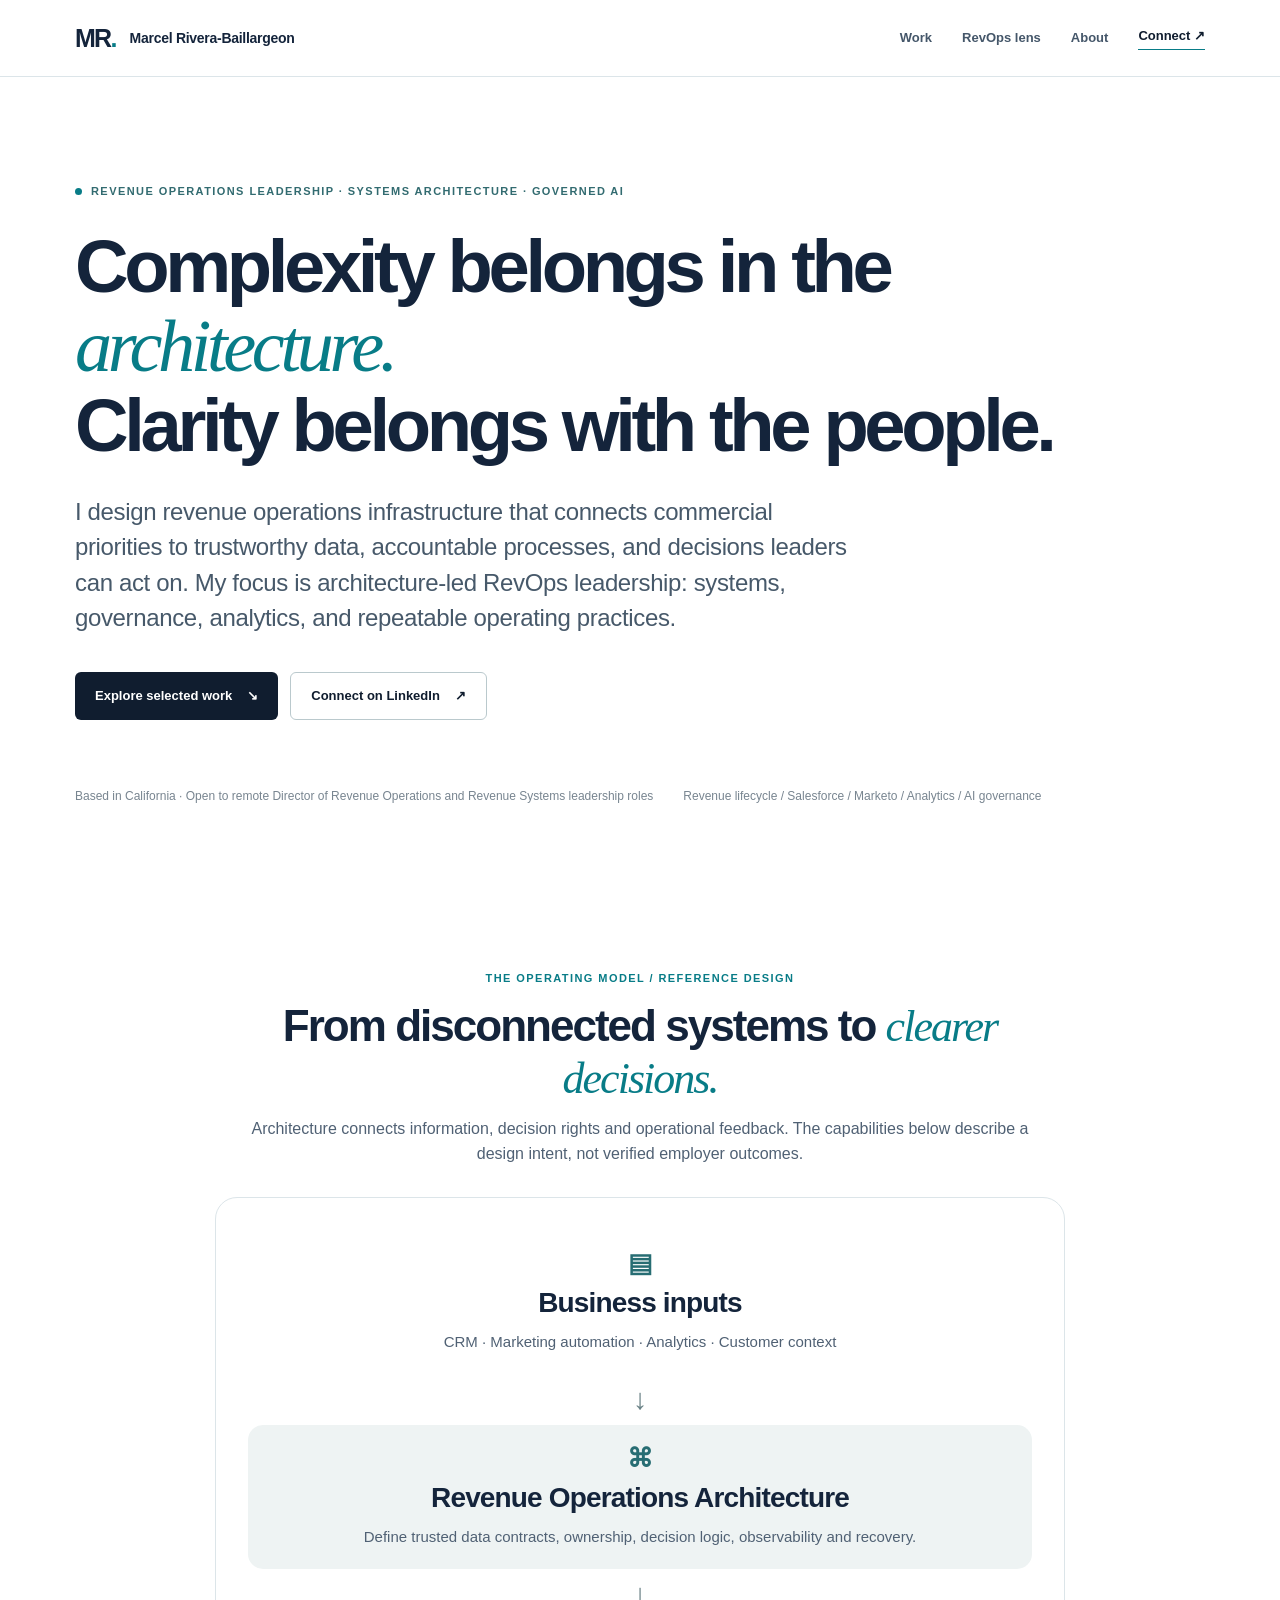
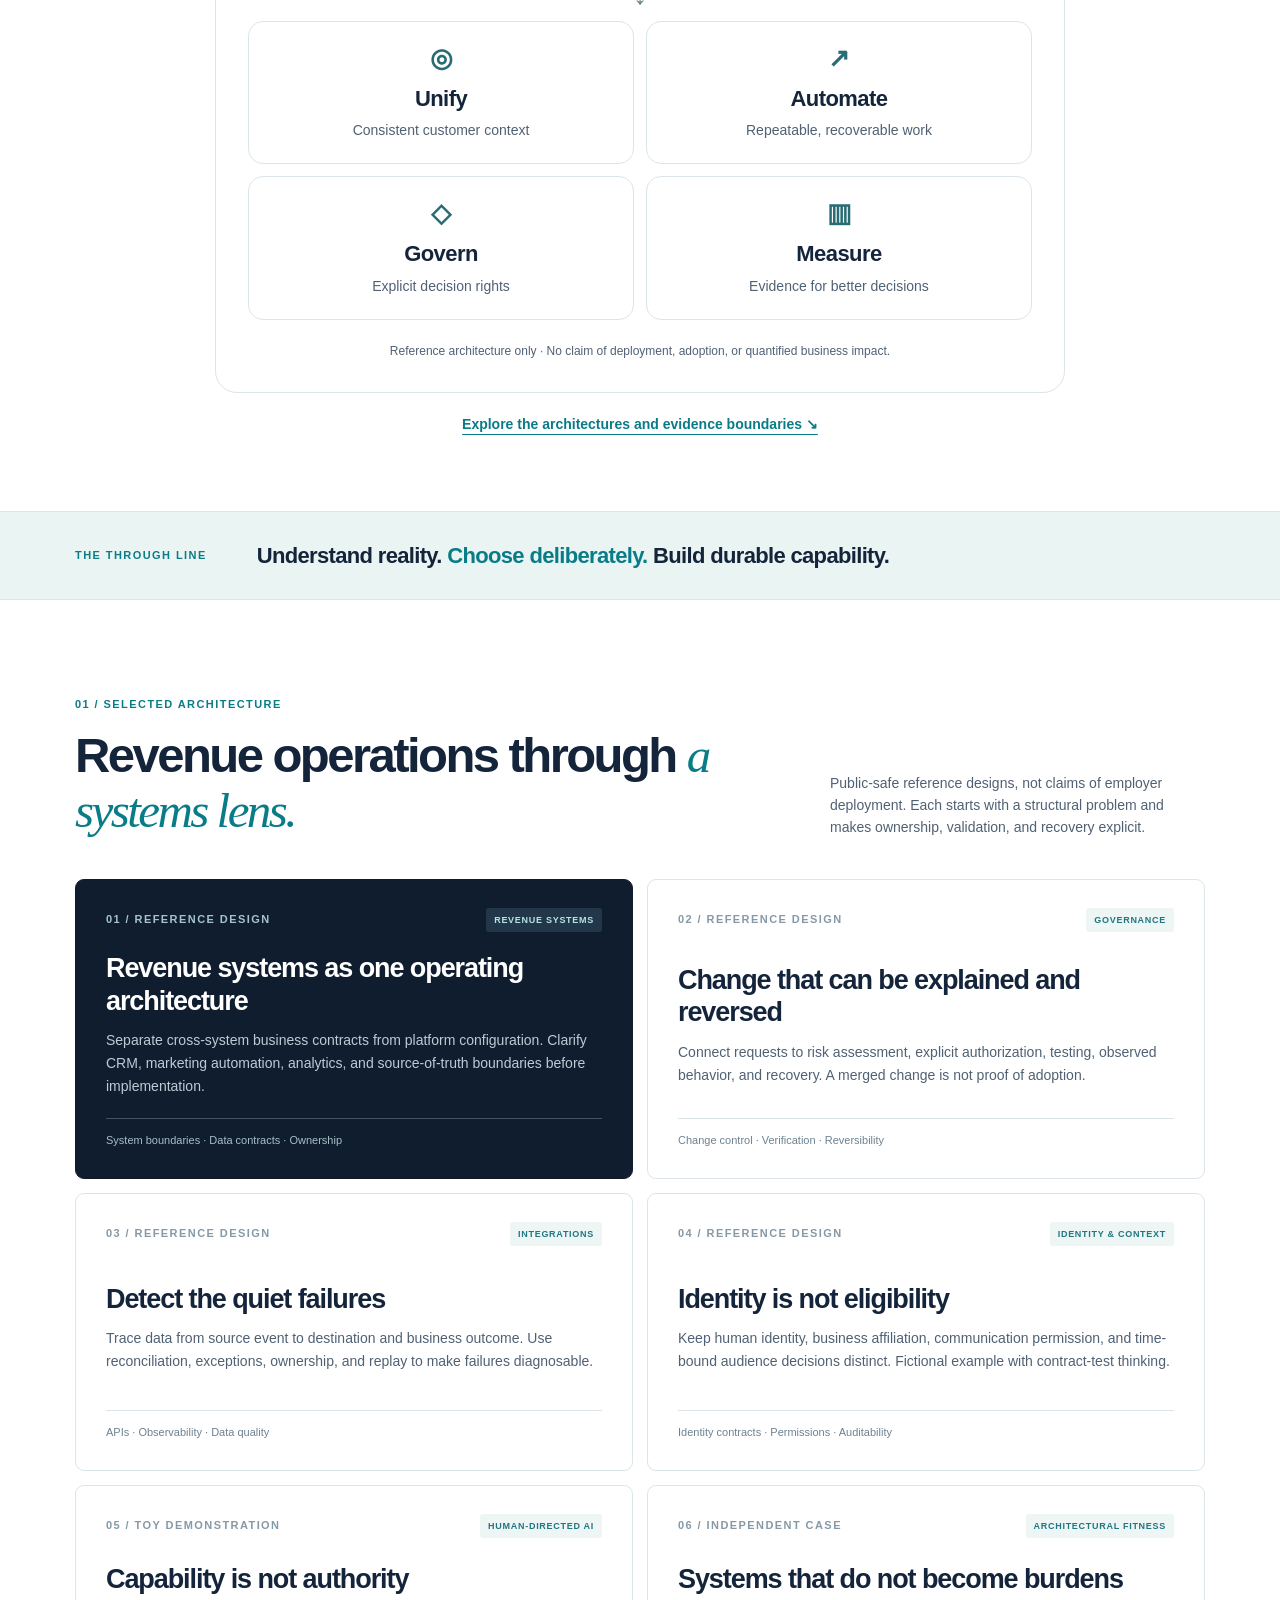
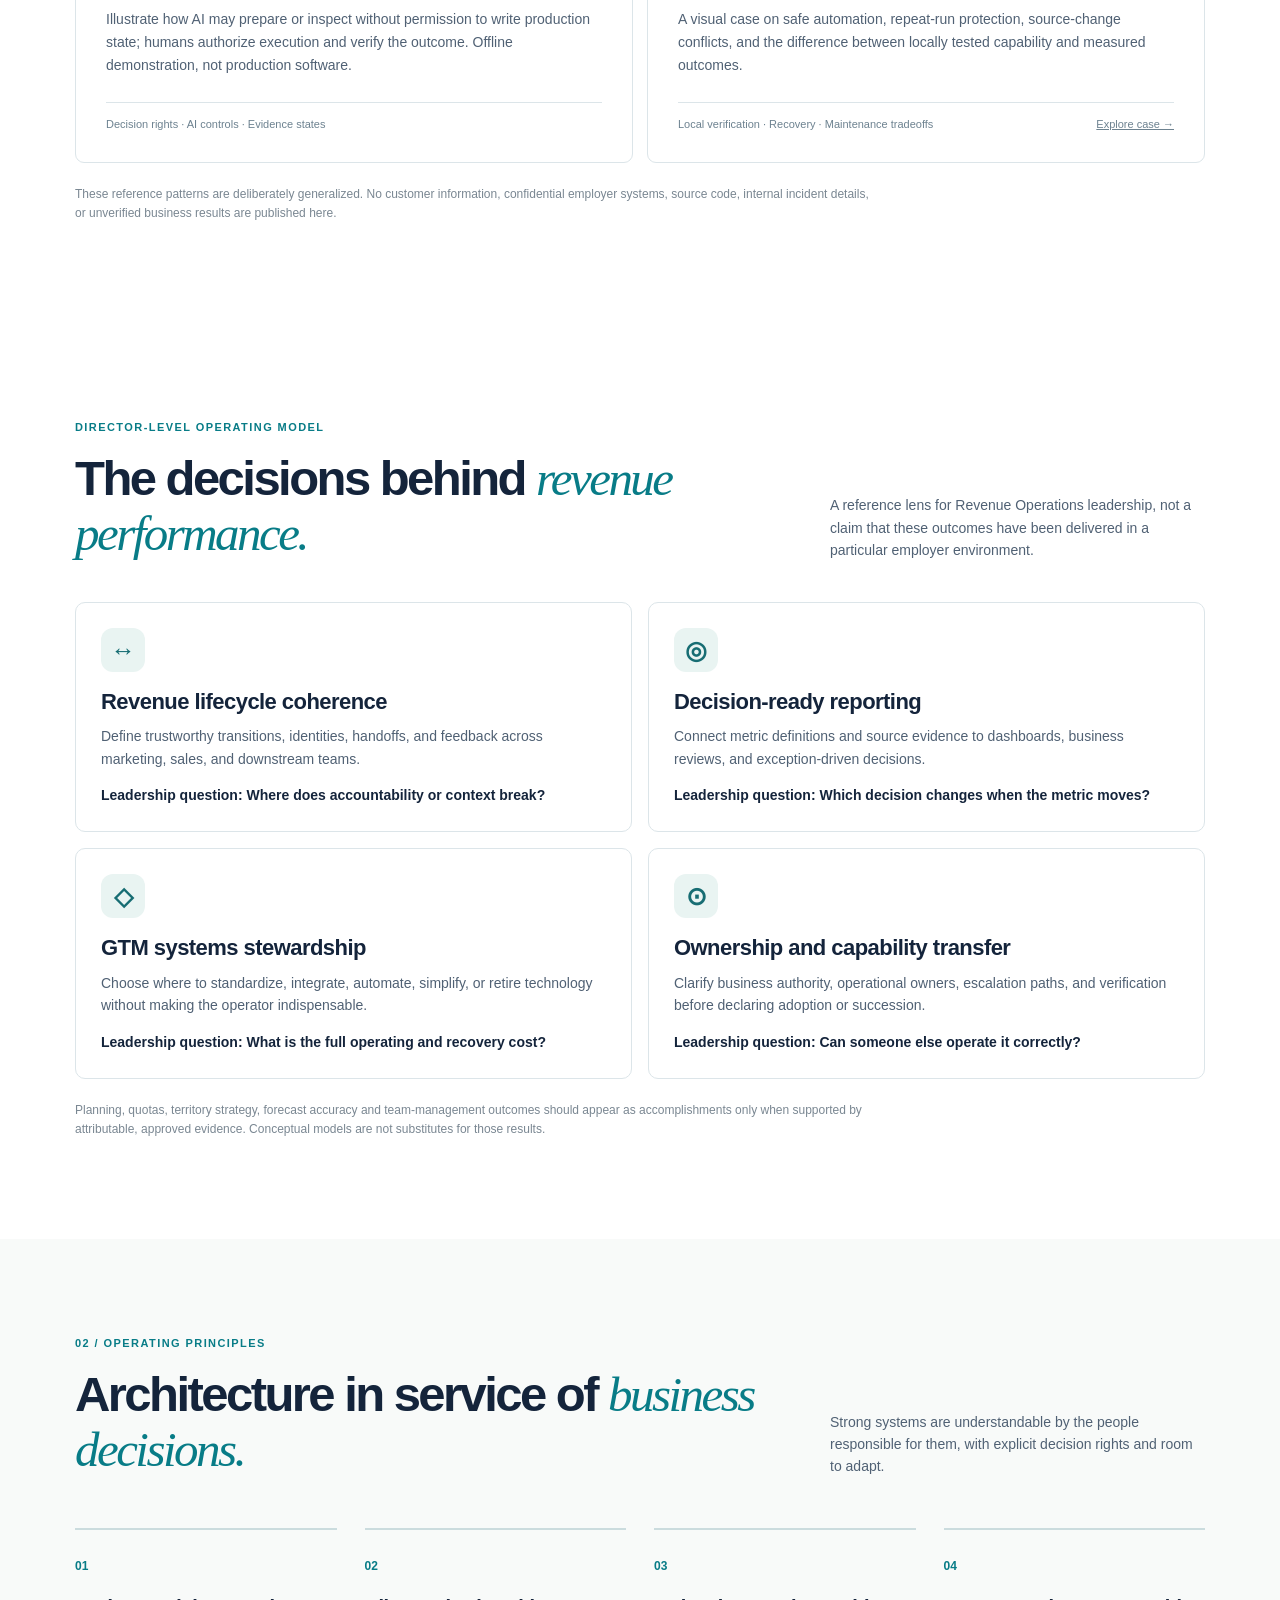
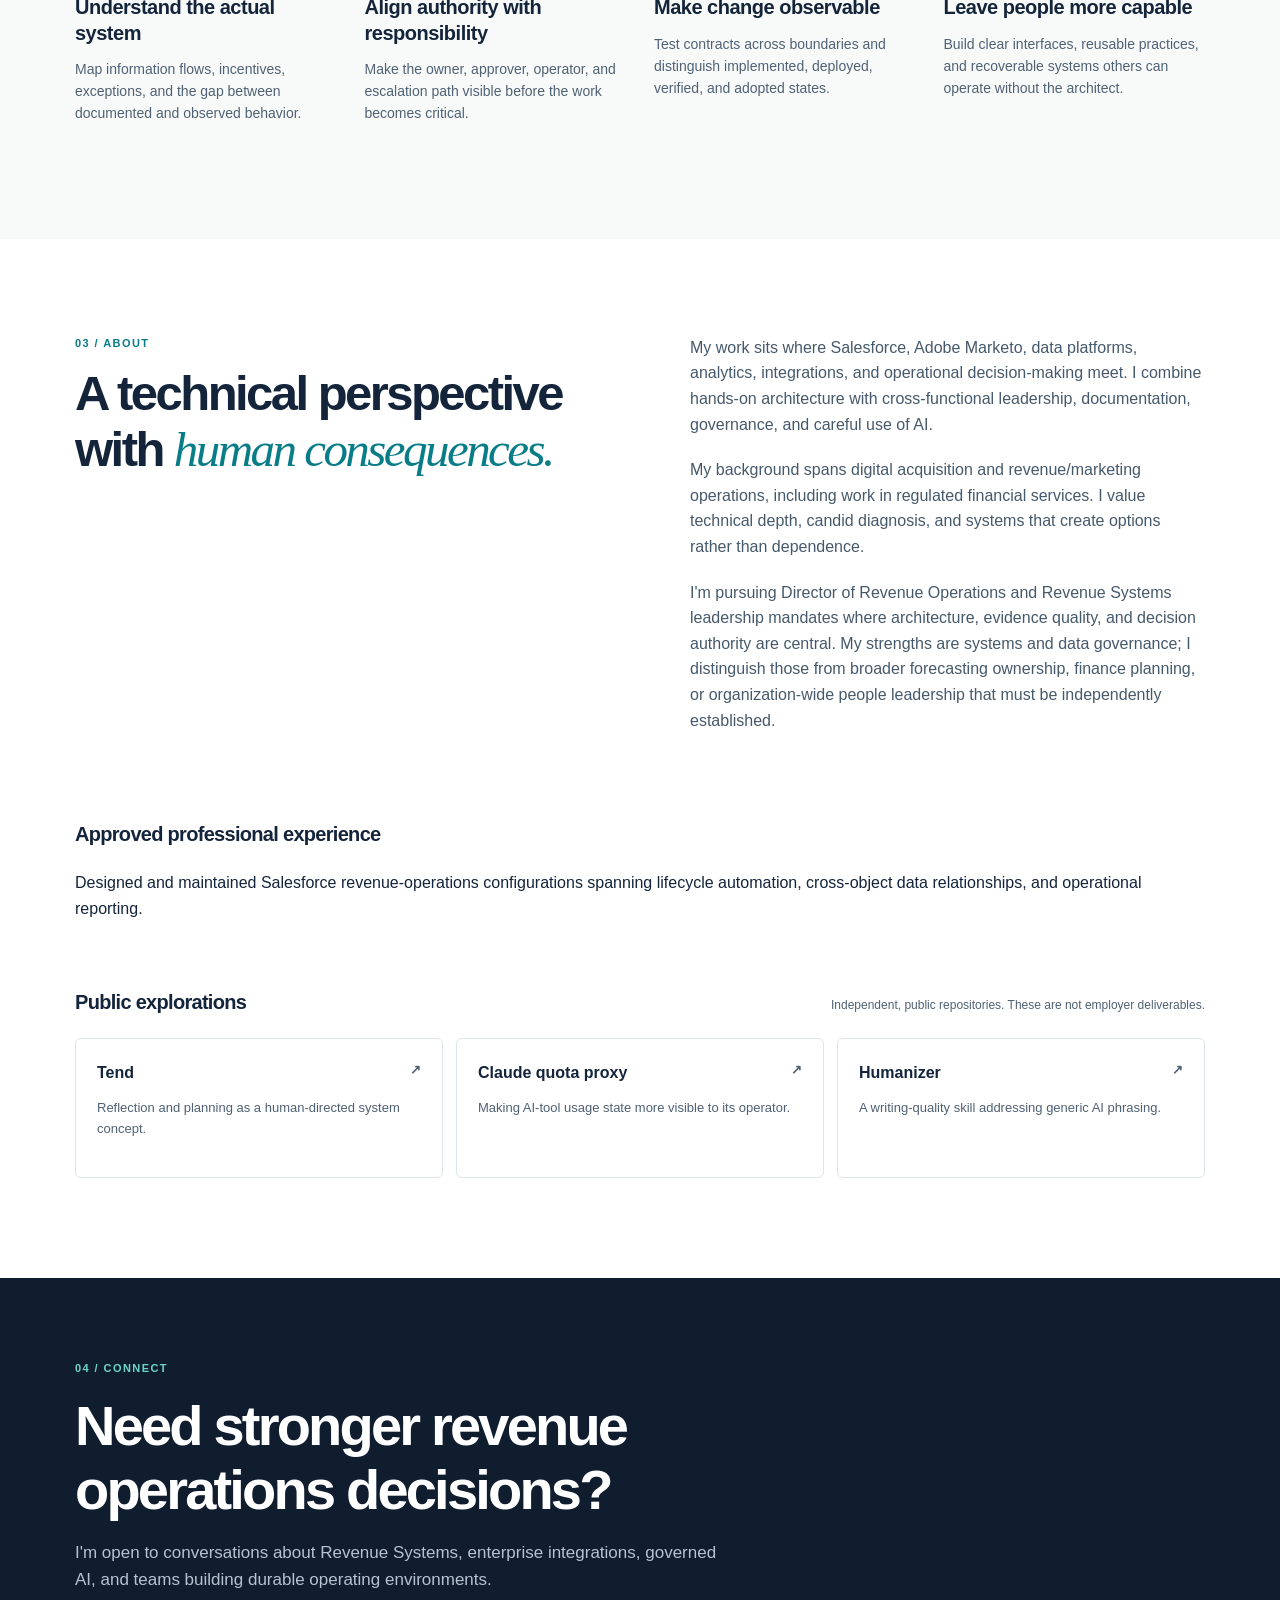
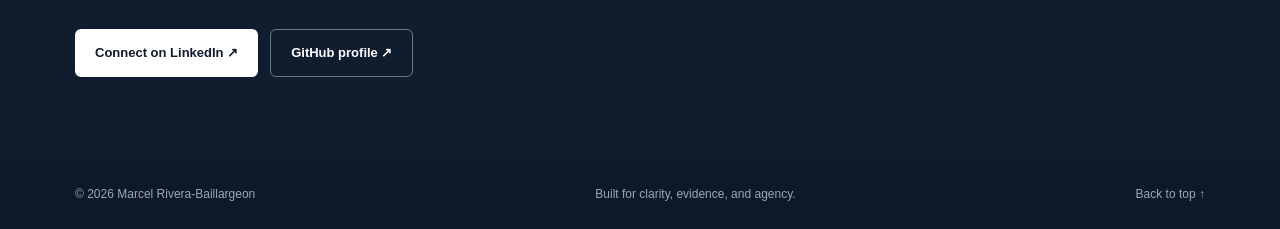
==== commit cd6368d2: "Add reusable executive architecture visuals to portfolio" ====
--- a/index.html
+++ b/index.html
@@ -6,7 +6,7 @@
   <meta name="description" content="Revenue Operations systems architecture and director-level operating models: GTM data governance, lifecycle integration, decision support, and responsible automation.">
   <meta name="theme-color" content="#101d2f">
   <title>Marcel Rivera-Baillargeon | Systems Architecture</title>
-  <link rel="stylesheet" href="styles.css">
+  <link rel="stylesheet" href="styles.css"><link rel="stylesheet" href="visual-system.css">
 </head>
 <body>
   <a class="skip" href="#main">Skip to content</a>
@@ -23,6 +23,23 @@
       <p class="hero-intro">I design revenue operations infrastructure that connects commercial priorities to trustworthy data, accountable processes, and decisions leaders can act on. My focus is architecture-led RevOps leadership: systems, governance, analytics, and repeatable operating practices.</p>
       <div class="hero-actions"><a class="button primary" href="#work">Explore selected work <span aria-hidden="true">↘</span></a><a class="button secondary" href="https://www.linkedin.com/in/marcel-rev-ops/" rel="noopener noreferrer" target="_blank">Connect on LinkedIn <span aria-hidden="true">↗</span></a></div>
       <div class="hero-meta"><span>Based in California · Open to remote Director of Revenue Operations and Revenue Systems leadership roles</span><span>Revenue lifecycle / Salesforce / Marketo / Analytics / AI governance</span></div>
+    </section>
+    <section class="visual-feature wrap" aria-labelledby="system-visual-title">
+      <div class="visual-intro"><p class="kicker">THE OPERATING MODEL / REFERENCE DESIGN</p><h2 id="system-visual-title">From disconnected systems to <em>clearer decisions.</em></h2><p>Architecture connects information, decision rights and operational feedback. The capabilities below describe a design intent, not verified employer outcomes.</p></div>
+      <div class="flow-panel" role="group" aria-label="Illustrative Revenue Operations operating model">
+        <div class="flow-source"><span class="flow-icon" aria-hidden="true">▤</span><h3>Business inputs</h3><p>CRM · Marketing automation · Analytics · Customer context</p></div>
+        <div class="flow-down" aria-hidden="true">↓</div>
+        <div class="flow-core"><span class="flow-icon" aria-hidden="true">⌘</span><h3>Revenue Operations Architecture</h3><p>Define trusted data contracts, ownership, decision logic, observability and recovery.</p></div>
+        <div class="flow-down" aria-hidden="true">↓</div>
+        <div class="flow-outcomes">
+          <div class="flow-tile"><span class="flow-icon" aria-hidden="true">◎</span><h4>Unify</h4><p>Consistent customer context</p></div>
+          <div class="flow-tile"><span class="flow-icon" aria-hidden="true">↗</span><h4>Automate</h4><p>Repeatable, recoverable work</p></div>
+          <div class="flow-tile"><span class="flow-icon" aria-hidden="true">◇</span><h4>Govern</h4><p>Explicit decision rights</p></div>
+          <div class="flow-tile"><span class="flow-icon" aria-hidden="true">▥</span><h4>Measure</h4><p>Evidence for better decisions</p></div>
+        </div>
+        <p class="flow-note">Reference architecture only · No claim of deployment, adoption, or quantified business impact.</p>
+      </div>
+      <a class="visual-link" href="#work">Explore the architectures and evidence boundaries <span aria-hidden="true">↘</span></a>
     </section>
     <section class="band" aria-label="Working philosophy"><div class="wrap manifesto"><p class="kicker">THE THROUGH LINE</p><p>Understand reality. <span>Choose deliberately.</span> Build durable capability.</p></div></section>
     <section class="section wrap" id="work">
--- a/visual-system.css
+++ b/visual-system.css
@@ -0,0 +1,26 @@
+/* Shared executive visual vocabulary: readable HTML labels, semantic grouping, no image dependencies. */
+.visual-feature{padding-top:70px;padding-bottom:76px;scroll-margin-top:90px}
+.visual-intro{max-width:800px;margin:0 auto 30px;text-align:center}
+.visual-intro h2,.case-executive h2{font-size:clamp(30px,3.5vw,44px);line-height:1.16;letter-spacing:-.045em;margin:12px 0}
+.visual-intro>p:last-child{color:var(--muted);font-size:16px}
+.flow-panel{border:1px solid var(--line);border-radius:22px;padding:32px;max-width:850px;margin:auto;background:#fff;text-align:center}
+.flow-source,.flow-core{padding:20px 24px;border-radius:15px}
+.flow-source h3,.flow-core h3{margin:5px 0 4px;font-size:clamp(21px,2.7vw,28px);letter-spacing:-.03em}
+.flow-source p,.flow-core p{margin:0;color:var(--muted);font-size:15px}
+.flow-core{background:#eef3f3}
+.flow-icon{font-size:26px;line-height:1;color:#276d73;display:block;font-weight:700}
+.flow-down{font-size:29px;line-height:1.3;color:#6a8286;margin:7px 0}
+.flow-outcomes{display:grid;grid-template-columns:repeat(2,minmax(0,1fr));gap:12px}
+.flow-tile{border:1px solid var(--line);border-radius:15px;padding:23px 12px}
+.flow-tile h4{font-size:22px;letter-spacing:-.025em;margin:10px 0 4px}
+.flow-tile p{font-size:14px;line-height:1.45;color:var(--muted);margin:0}
+.flow-note{font-size:12px;color:var(--muted);line-height:1.5;margin:22px auto 0;max-width:650px;text-align:center}
+.visual-link{display:block;width:max-content;max-width:100%;margin:20px auto 0;color:var(--teal);font-size:14px;font-weight:700;text-decoration-thickness:1px;text-underline-offset:5px}
+.story-flow{display:grid;grid-template-columns:repeat(4,minmax(0,1fr));gap:22px;margin-top:34px}
+.story-node{position:relative;display:flex;flex-direction:column;border:1px solid var(--line);border-radius:14px;padding:20px;gap:12px;background:#fff;min-width:0}
+.story-node:not(:last-child):after{content:"→";position:absolute;right:-20px;top:45%;color:#477b80;font-size:23px}
+.story-symbol{display:flex;align-items:center;justify-content:center;width:39px;height:39px;border-radius:12px;background:#e9f4f2;color:#176d73;font-size:23px;font-weight:700}
+.story-node h3{font-size:19px;letter-spacing:-.025em;margin:0 0 8px}
+.story-node p{font-size:14px;color:var(--muted);margin:0;line-height:1.5}
+@media(max-width:760px){.story-flow{grid-template-columns:1fr;gap:26px}.story-node{flex-direction:row}.story-node:not(:last-child):after{content:"↓";top:auto;right:auto;left:25px;bottom:-27px}.flow-panel{padding:17px}.visual-feature{padding-top:48px;padding-bottom:48px}}
+@media(max-width:400px){.flow-tile{padding:16px 7px}.flow-tile h4{font-size:18px}.flow-tile p{font-size:12px}.flow-panel{border-radius:16px}}
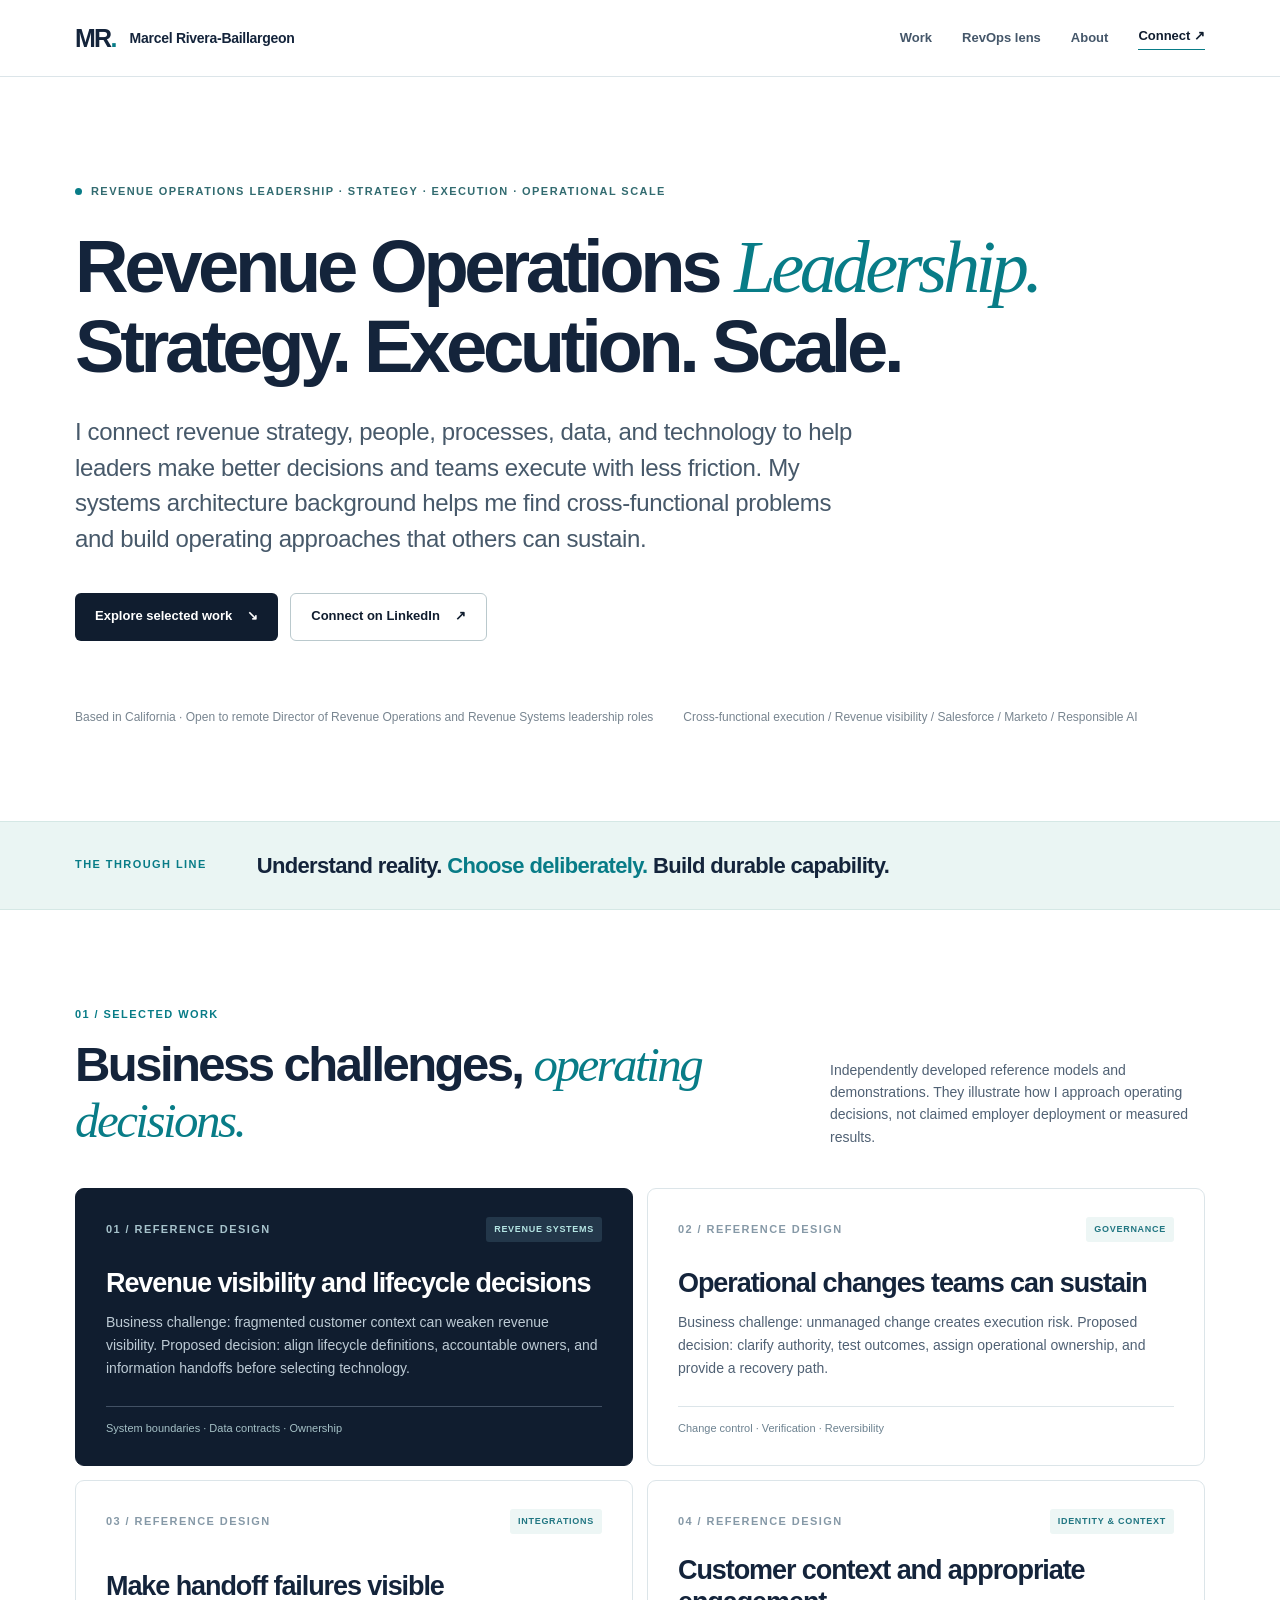
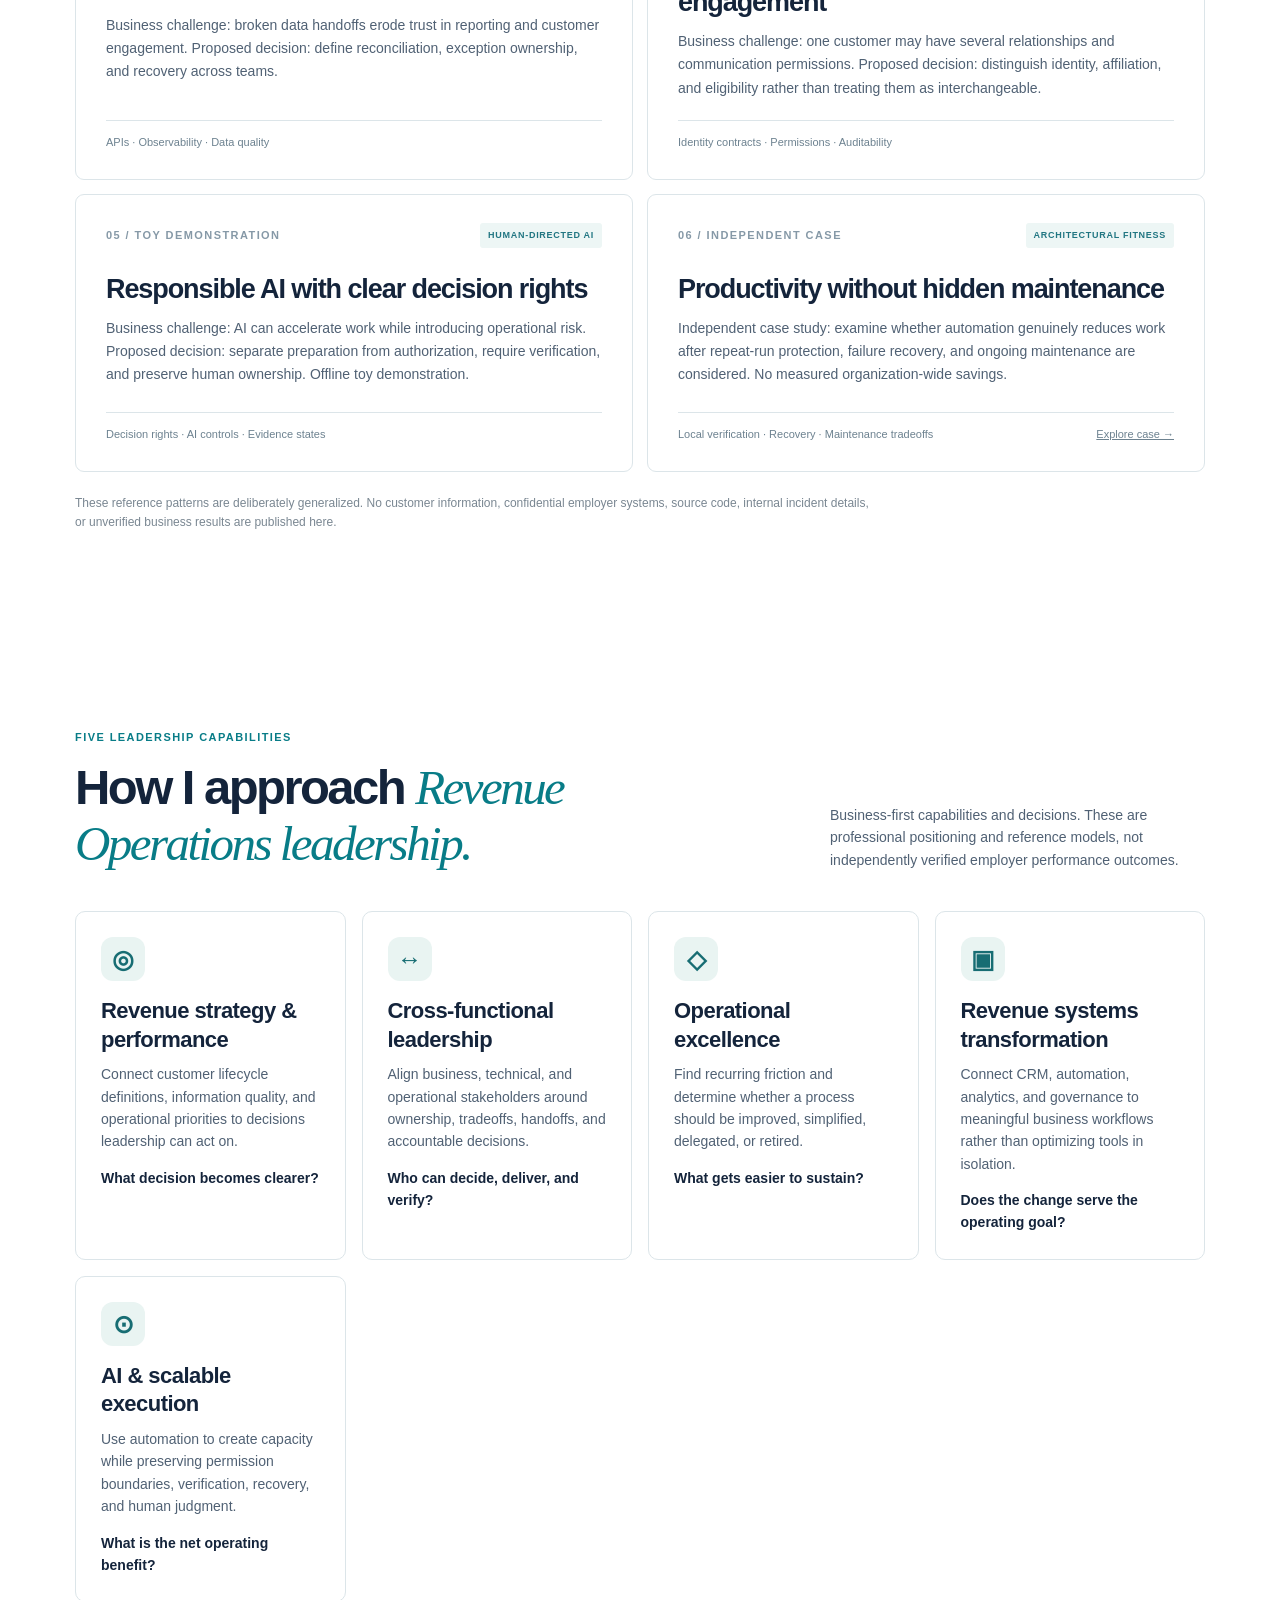
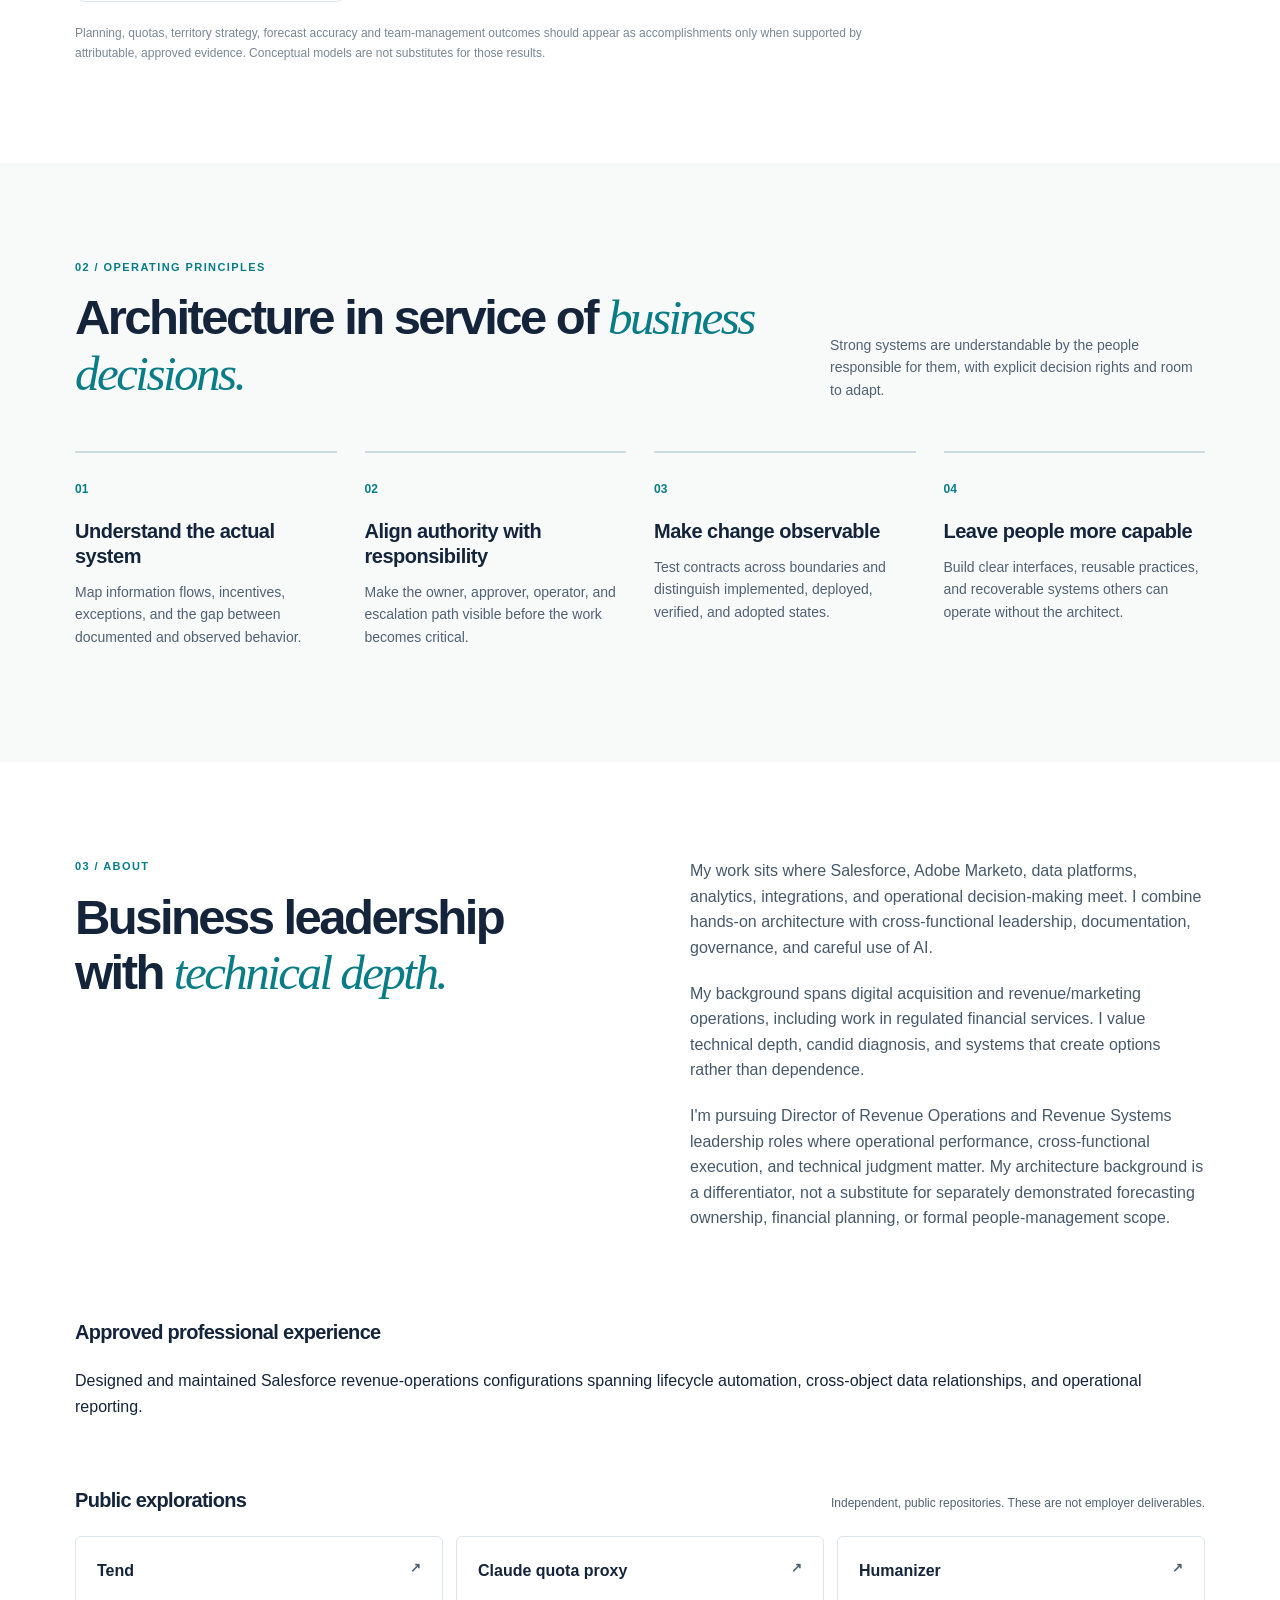
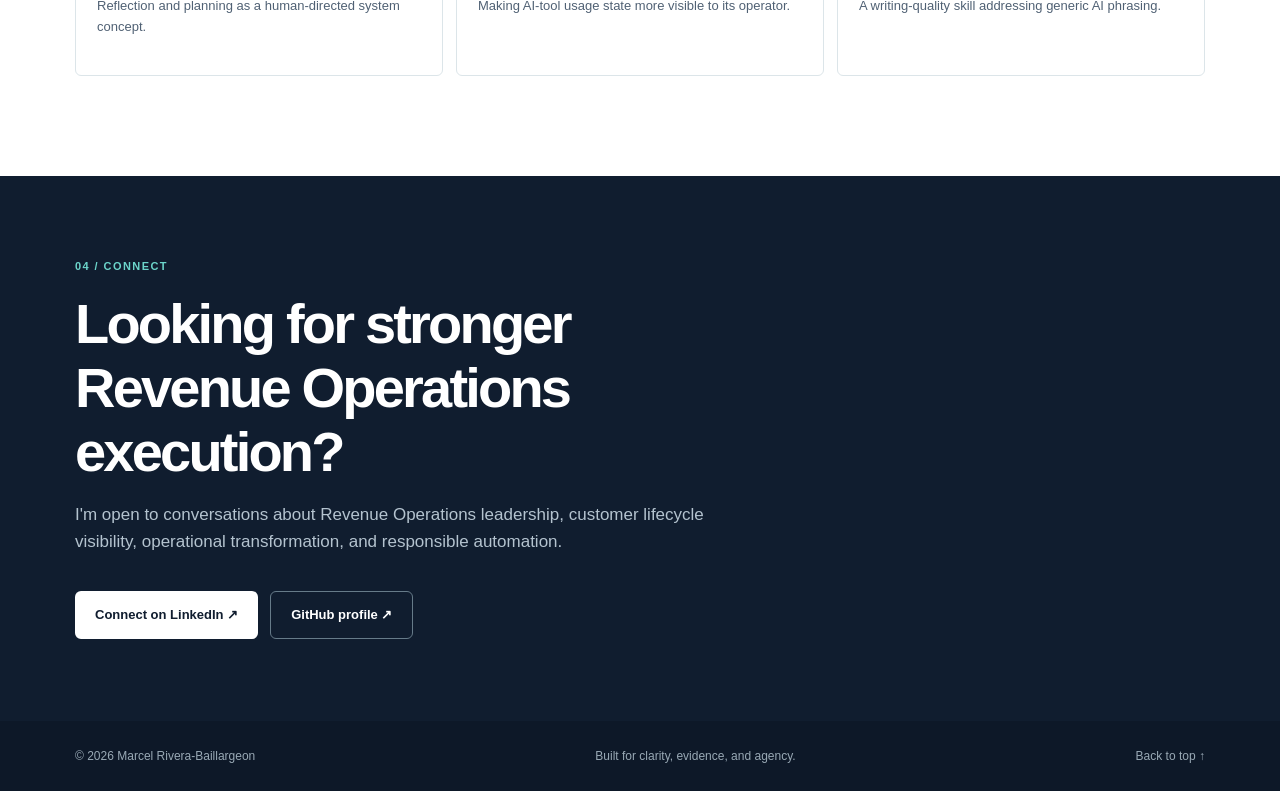
==== commit 3b52cecc: "feat: publish director-first RevOps leadership narrative" ====
--- a/index.html
+++ b/index.html
@@ -3,10 +3,10 @@
 <head>
   <meta charset="utf-8">
   <meta name="viewport" content="width=device-width, initial-scale=1">
-  <meta name="description" content="Revenue Operations systems architecture and director-level operating models: GTM data governance, lifecycle integration, decision support, and responsible automation.">
+  <meta name="description" content="Revenue Operations leadership: cross-functional execution, operational performance, revenue systems transformation, and responsible AI.">
   <meta name="theme-color" content="#101d2f">
-  <title>Marcel Rivera-Baillargeon | Systems Architecture</title>
-  <link rel="stylesheet" href="styles.css"><link rel="stylesheet" href="visual-system.css">
+  <title>Marcel Rivera-Baillargeon | Revenue Operations Leadership</title>
+  <link rel="stylesheet" href="styles.css">
 </head>
 <body>
   <a class="skip" href="#main">Skip to content</a>
@@ -18,62 +18,46 @@
   </header>
   <main id="main">
     <section class="hero wrap" id="top" aria-labelledby="hero-title">
-      <div class="eyebrow"><span class="signal" aria-hidden="true"></span> REVENUE OPERATIONS LEADERSHIP · SYSTEMS ARCHITECTURE · GOVERNED AI</div>
-      <h1 id="hero-title">Complexity belongs in the <em>architecture.</em><br>Clarity belongs with the people.</h1>
-      <p class="hero-intro">I design revenue operations infrastructure that connects commercial priorities to trustworthy data, accountable processes, and decisions leaders can act on. My focus is architecture-led RevOps leadership: systems, governance, analytics, and repeatable operating practices.</p>
+      <div class="eyebrow"><span class="signal" aria-hidden="true"></span> REVENUE OPERATIONS LEADERSHIP · STRATEGY · EXECUTION · OPERATIONAL SCALE</div>
+      <h1 id="hero-title">Revenue Operations <em>Leadership.</em><br>Strategy. Execution. Scale.</h1>
+      <p class="hero-intro">I connect revenue strategy, people, processes, data, and technology to help leaders make better decisions and teams execute with less friction. My systems architecture background helps me find cross-functional problems and build operating approaches that others can sustain.</p>
       <div class="hero-actions"><a class="button primary" href="#work">Explore selected work <span aria-hidden="true">↘</span></a><a class="button secondary" href="https://www.linkedin.com/in/marcel-rev-ops/" rel="noopener noreferrer" target="_blank">Connect on LinkedIn <span aria-hidden="true">↗</span></a></div>
-      <div class="hero-meta"><span>Based in California · Open to remote Director of Revenue Operations and Revenue Systems leadership roles</span><span>Revenue lifecycle / Salesforce / Marketo / Analytics / AI governance</span></div>
-    </section>
-    <section class="visual-feature wrap" aria-labelledby="system-visual-title">
-      <div class="visual-intro"><p class="kicker">THE OPERATING MODEL / REFERENCE DESIGN</p><h2 id="system-visual-title">From disconnected systems to <em>clearer decisions.</em></h2><p>Architecture connects information, decision rights and operational feedback. The capabilities below describe a design intent, not verified employer outcomes.</p></div>
-      <div class="flow-panel" role="group" aria-label="Illustrative Revenue Operations operating model">
-        <div class="flow-source"><span class="flow-icon" aria-hidden="true">▤</span><h3>Business inputs</h3><p>CRM · Marketing automation · Analytics · Customer context</p></div>
-        <div class="flow-down" aria-hidden="true">↓</div>
-        <div class="flow-core"><span class="flow-icon" aria-hidden="true">⌘</span><h3>Revenue Operations Architecture</h3><p>Define trusted data contracts, ownership, decision logic, observability and recovery.</p></div>
-        <div class="flow-down" aria-hidden="true">↓</div>
-        <div class="flow-outcomes">
-          <div class="flow-tile"><span class="flow-icon" aria-hidden="true">◎</span><h4>Unify</h4><p>Consistent customer context</p></div>
-          <div class="flow-tile"><span class="flow-icon" aria-hidden="true">↗</span><h4>Automate</h4><p>Repeatable, recoverable work</p></div>
-          <div class="flow-tile"><span class="flow-icon" aria-hidden="true">◇</span><h4>Govern</h4><p>Explicit decision rights</p></div>
-          <div class="flow-tile"><span class="flow-icon" aria-hidden="true">▥</span><h4>Measure</h4><p>Evidence for better decisions</p></div>
-        </div>
-        <p class="flow-note">Reference architecture only · No claim of deployment, adoption, or quantified business impact.</p>
-      </div>
-      <a class="visual-link" href="#work">Explore the architectures and evidence boundaries <span aria-hidden="true">↘</span></a>
+      <div class="hero-meta"><span>Based in California · Open to remote Director of Revenue Operations and Revenue Systems leadership roles</span><span>Cross-functional execution / Revenue visibility / Salesforce / Marketo / Responsible AI</span></div>
     </section>
     <section class="band" aria-label="Working philosophy"><div class="wrap manifesto"><p class="kicker">THE THROUGH LINE</p><p>Understand reality. <span>Choose deliberately.</span> Build durable capability.</p></div></section>
     <section class="section wrap" id="work">
-      <div class="section-heading"><div><p class="kicker">01 / SELECTED ARCHITECTURE</p><h2>Revenue operations through <em>a systems lens.</em></h2></div><p class="section-note">Public-safe reference designs, not claims of employer deployment. Each starts with a structural problem and makes ownership, validation, and recovery explicit.</p></div>
+      <div class="section-heading"><div><p class="kicker">01 / SELECTED WORK</p><h2>Business challenges, <em>operating decisions.</em></h2></div><p class="section-note">Independently developed reference models and demonstrations. They illustrate how I approach operating decisions, not claimed employer deployment or measured results.</p></div>
       <div class="work-grid">
-        <article class="work-card featured"><div class="card-top"><span class="index">01 / REFERENCE DESIGN</span><span class="tag">REVENUE SYSTEMS</span></div><div><h3>Revenue systems as one operating architecture</h3><p>Separate cross-system business contracts from platform configuration. Clarify CRM, marketing automation, analytics, and source-of-truth boundaries before implementation.</p></div><div class="card-bottom"><span>System boundaries · Data contracts · Ownership</span></div></article>
-        <article class="work-card"><div class="card-top"><span class="index">02 / REFERENCE DESIGN</span><span class="tag">GOVERNANCE</span></div><div><h3>Change that can be explained and reversed</h3><p>Connect requests to risk assessment, explicit authorization, testing, observed behavior, and recovery. A merged change is not proof of adoption.</p></div><div class="card-bottom"><span>Change control · Verification · Reversibility</span></div></article>
-        <article class="work-card"><div class="card-top"><span class="index">03 / REFERENCE DESIGN</span><span class="tag">INTEGRATIONS</span></div><div><h3>Detect the quiet failures</h3><p>Trace data from source event to destination and business outcome. Use reconciliation, exceptions, ownership, and replay to make failures diagnosable.</p></div><div class="card-bottom"><span>APIs · Observability · Data quality</span></div></article>
-        <article class="work-card"><div class="card-top"><span class="index">04 / REFERENCE DESIGN</span><span class="tag">IDENTITY &amp; CONTEXT</span></div><div><h3>Identity is not eligibility</h3><p>Keep human identity, business affiliation, communication permission, and time-bound audience decisions distinct. Fictional example with contract-test thinking.</p></div><div class="card-bottom"><span>Identity contracts · Permissions · Auditability</span></div></article>
-        <article class="work-card"><div class="card-top"><span class="index">05 / TOY DEMONSTRATION</span><span class="tag">HUMAN-DIRECTED AI</span></div><div><h3>Capability is not authority</h3><p>Illustrate how AI may prepare or inspect without permission to write production state; humans authorize execution and verify the outcome. Offline demonstration, not production software.</p></div><div class="card-bottom"><span>Decision rights · AI controls · Evidence states</span></div></article>
-        <article class="work-card"><div class="card-top"><span class="index">06 / INDEPENDENT CASE</span><span class="tag">ARCHITECTURAL FITNESS</span></div><div><h3>Systems that do not become burdens</h3><p>A visual case on safe automation, repeat-run protection, source-change conflicts, and the difference between locally tested capability and measured outcomes.</p></div><div class="card-bottom"><span>Local verification · Recovery · Maintenance tradeoffs</span><a href="architecture-fitness.html" aria-label="Read visual case study: systems that do not become burdens">Explore case →</a></div></article>
+        <article class="work-card featured"><div class="card-top"><span class="index">01 / REFERENCE DESIGN</span><span class="tag">REVENUE SYSTEMS</span></div><div><h3>Revenue visibility and lifecycle decisions</h3><p>Business challenge: fragmented customer context can weaken revenue visibility. Proposed decision: align lifecycle definitions, accountable owners, and information handoffs before selecting technology.</p></div><div class="card-bottom"><span>System boundaries · Data contracts · Ownership</span></div></article>
+        <article class="work-card"><div class="card-top"><span class="index">02 / REFERENCE DESIGN</span><span class="tag">GOVERNANCE</span></div><div><h3>Operational changes teams can sustain</h3><p>Business challenge: unmanaged change creates execution risk. Proposed decision: clarify authority, test outcomes, assign operational ownership, and provide a recovery path.</p></div><div class="card-bottom"><span>Change control · Verification · Reversibility</span></div></article>
+        <article class="work-card"><div class="card-top"><span class="index">03 / REFERENCE DESIGN</span><span class="tag">INTEGRATIONS</span></div><div><h3>Make handoff failures visible</h3><p>Business challenge: broken data handoffs erode trust in reporting and customer engagement. Proposed decision: define reconciliation, exception ownership, and recovery across teams.</p></div><div class="card-bottom"><span>APIs · Observability · Data quality</span></div></article>
+        <article class="work-card"><div class="card-top"><span class="index">04 / REFERENCE DESIGN</span><span class="tag">IDENTITY &amp; CONTEXT</span></div><div><h3>Customer context and appropriate engagement</h3><p>Business challenge: one customer may have several relationships and communication permissions. Proposed decision: distinguish identity, affiliation, and eligibility rather than treating them as interchangeable.</p></div><div class="card-bottom"><span>Identity contracts · Permissions · Auditability</span></div></article>
+        <article class="work-card"><div class="card-top"><span class="index">05 / TOY DEMONSTRATION</span><span class="tag">HUMAN-DIRECTED AI</span></div><div><h3>Responsible AI with clear decision rights</h3><p>Business challenge: AI can accelerate work while introducing operational risk. Proposed decision: separate preparation from authorization, require verification, and preserve human ownership. Offline toy demonstration.</p></div><div class="card-bottom"><span>Decision rights · AI controls · Evidence states</span></div></article>
+        <article class="work-card"><div class="card-top"><span class="index">06 / INDEPENDENT CASE</span><span class="tag">ARCHITECTURAL FITNESS</span></div><div><h3>Productivity without hidden maintenance</h3><p>Independent case study: examine whether automation genuinely reduces work after repeat-run protection, failure recovery, and ongoing maintenance are considered. No measured organization-wide savings.</p></div><div class="card-bottom"><span>Local verification · Recovery · Maintenance tradeoffs</span><a href="architecture-fitness.html" aria-label="Read visual case study: systems that do not become burdens">Explore case →</a></div></article>
       </div>
       <p class="disclosure">These reference patterns are deliberately generalized. No customer information, confidential employer systems, source code, internal incident details, or unverified business results are published here.</p>
     </section>
     <section class="section wrap director-lens" id="director-lens" aria-labelledby="director-lens-title">
-      <div class="section-heading"><div><p class="kicker">DIRECTOR-LEVEL OPERATING MODEL</p><h2 id="director-lens-title">The decisions behind <em>revenue performance.</em></h2></div><p class="section-note">A reference lens for Revenue Operations leadership, not a claim that these outcomes have been delivered in a particular employer environment.</p></div>
+      <div class="section-heading"><div><p class="kicker">FIVE LEADERSHIP CAPABILITIES</p><h2 id="director-lens-title">How I approach <em>Revenue Operations leadership.</em></h2></div><p class="section-note">Business-first capabilities and decisions. These are professional positioning and reference models, not independently verified employer performance outcomes.</p></div>
       <div class="director-grid">
-        <div class="director-topic"><span class="director-icon" aria-hidden="true">↔</span><h3>Revenue lifecycle coherence</h3><p>Define trustworthy transitions, identities, handoffs, and feedback across marketing, sales, and downstream teams.</p><p class="director-question">Leadership question: Where does accountability or context break?</p></div>
-        <div class="director-topic"><span class="director-icon" aria-hidden="true">◎</span><h3>Decision-ready reporting</h3><p>Connect metric definitions and source evidence to dashboards, business reviews, and exception-driven decisions.</p><p class="director-question">Leadership question: Which decision changes when the metric moves?</p></div>
-        <div class="director-topic"><span class="director-icon" aria-hidden="true">◇</span><h3>GTM systems stewardship</h3><p>Choose where to standardize, integrate, automate, simplify, or retire technology without making the operator indispensable.</p><p class="director-question">Leadership question: What is the full operating and recovery cost?</p></div>
-        <div class="director-topic"><span class="director-icon" aria-hidden="true">⊙</span><h3>Ownership and capability transfer</h3><p>Clarify business authority, operational owners, escalation paths, and verification before declaring adoption or succession.</p><p class="director-question">Leadership question: Can someone else operate it correctly?</p></div>
+        <div class="director-topic"><span class="director-icon" aria-hidden="true">◎</span><h3>Revenue strategy &amp; performance</h3><p>Connect customer lifecycle definitions, information quality, and operational priorities to decisions leadership can act on.</p><p class="director-question">What decision becomes clearer?</p></div>
+        <div class="director-topic"><span class="director-icon" aria-hidden="true">↔</span><h3>Cross-functional leadership</h3><p>Align business, technical, and operational stakeholders around ownership, tradeoffs, handoffs, and accountable decisions.</p><p class="director-question">Who can decide, deliver, and verify?</p></div>
+        <div class="director-topic"><span class="director-icon" aria-hidden="true">◇</span><h3>Operational excellence</h3><p>Find recurring friction and determine whether a process should be improved, simplified, delegated, or retired.</p><p class="director-question">What gets easier to sustain?</p></div>
+        <div class="director-topic"><span class="director-icon" aria-hidden="true">▣</span><h3>Revenue systems transformation</h3><p>Connect CRM, automation, analytics, and governance to meaningful business workflows rather than optimizing tools in isolation.</p><p class="director-question">Does the change serve the operating goal?</p></div>
+        <div class="director-topic"><span class="director-icon" aria-hidden="true">⊙</span><h3>AI &amp; scalable execution</h3><p>Use automation to create capacity while preserving permission boundaries, verification, recovery, and human judgment.</p><p class="director-question">What is the net operating benefit?</p></div>
       </div>
       <p class="disclosure">Planning, quotas, territory strategy, forecast accuracy and team-management outcomes should appear as accomplishments only when supported by attributable, approved evidence. Conceptual models are not substitutes for those results.</p>
     </section>
     <section class="section section-alt" id="approach"><div class="wrap"><div class="section-heading"><div><p class="kicker">02 / OPERATING PRINCIPLES</p><h2>Architecture in service of <em>business decisions.</em></h2></div><p class="section-note">Strong systems are understandable by the people responsible for them, with explicit decision rights and room to adapt.</p></div>
       <div class="principles"><div><span>01</span><h3>Understand the actual system</h3><p>Map information flows, incentives, exceptions, and the gap between documented and observed behavior.</p></div><div><span>02</span><h3>Align authority with responsibility</h3><p>Make the owner, approver, operator, and escalation path visible before the work becomes critical.</p></div><div><span>03</span><h3>Make change observable</h3><p>Test contracts across boundaries and distinguish implemented, deployed, verified, and adopted states.</p></div><div><span>04</span><h3>Leave people more capable</h3><p>Build clear interfaces, reusable practices, and recoverable systems others can operate without the architect.</p></div></div>
     </div></section>
-    <section class="section wrap" id="about"><div class="about-grid"><div><p class="kicker">03 / ABOUT</p><h2>A technical perspective with <em>human consequences.</em></h2></div><div class="about-copy"><p>My work sits where Salesforce, Adobe Marketo, data platforms, analytics, integrations, and operational decision-making meet. I combine hands-on architecture with cross-functional leadership, documentation, governance, and careful use of AI.</p><p>My background spans digital acquisition and revenue/marketing operations, including work in regulated financial services. I value technical depth, candid diagnosis, and systems that create options rather than dependence.</p><p>I'm pursuing Director of Revenue Operations and Revenue Systems leadership mandates where architecture, evidence quality, and decision authority are central. My strengths are systems and data governance; I distinguish those from broader forecasting ownership, finance planning, or organization-wide people leadership that must be independently established.</p></div></div>
+    <section class="section wrap" id="about"><div class="about-grid"><div><p class="kicker">03 / ABOUT</p><h2>Business leadership with <em>technical depth.</em></h2></div><div class="about-copy"><p>My work sits where Salesforce, Adobe Marketo, data platforms, analytics, integrations, and operational decision-making meet. I combine hands-on architecture with cross-functional leadership, documentation, governance, and careful use of AI.</p><p>My background spans digital acquisition and revenue/marketing operations, including work in regulated financial services. I value technical depth, candid diagnosis, and systems that create options rather than dependence.</p><p>I'm pursuing Director of Revenue Operations and Revenue Systems leadership roles where operational performance, cross-functional execution, and technical judgment matter. My architecture background is a differentiator, not a substitute for separately demonstrated forecasting ownership, financial planning, or formal people-management scope.</p></div></div>
       <div class="project-heading"><h3>Approved professional experience</h3></div>
       <p>Designed and maintained Salesforce revenue-operations configurations spanning lifecycle automation, cross-object data relationships, and operational reporting.</p>
       <div class="project-heading"><h3>Public explorations</h3><p>Independent, public repositories. These are not employer deliverables.</p></div>
       <div class="project-grid"><a href="https://github.com/marcelivan/tend" target="_blank" rel="noopener noreferrer"><strong>Tend <span aria-hidden="true">↗</span></strong><span>Reflection and planning as a human-directed system concept.</span></a><a href="https://github.com/marcelivan/claude-quota-proxy" target="_blank" rel="noopener noreferrer"><strong>Claude quota proxy <span aria-hidden="true">↗</span></strong><span>Making AI-tool usage state more visible to its operator.</span></a><a href="https://github.com/marcelivan/humanizer" target="_blank" rel="noopener noreferrer"><strong>Humanizer <span aria-hidden="true">↗</span></strong><span>A writing-quality skill addressing generic AI phrasing.</span></a></div>
     </section>
-    <section class="closing" id="contact"><div class="wrap closing-inner"><p class="kicker">04 / CONNECT</p><h2>Need stronger revenue operations decisions?</h2><p>I'm open to conversations about Revenue Systems, enterprise integrations, governed AI, and teams building durable operating environments.</p><div class="hero-actions"><a class="button light" href="https://www.linkedin.com/in/marcel-rev-ops/" target="_blank" rel="noopener noreferrer">Connect on LinkedIn ↗</a><a class="button outline" href="https://github.com/marcelivan" target="_blank" rel="noopener noreferrer">GitHub profile ↗</a></div></div></section>
+    <section class="closing" id="contact"><div class="wrap closing-inner"><p class="kicker">04 / CONNECT</p><h2>Looking for stronger Revenue Operations execution?</h2><p>I'm open to conversations about Revenue Operations leadership, customer lifecycle visibility, operational transformation, and responsible automation.</p><div class="hero-actions"><a class="button light" href="https://www.linkedin.com/in/marcel-rev-ops/" target="_blank" rel="noopener noreferrer">Connect on LinkedIn ↗</a><a class="button outline" href="https://github.com/marcelivan" target="_blank" rel="noopener noreferrer">GitHub profile ↗</a></div></div></section>
   </main>
   <footer><div class="wrap footer-inner"><span>© <span id="year">2026</span> Marcel Rivera-Baillargeon</span><span>Built for clarity, evidence, and agency.</span><a href="#top">Back to top ↑</a></div></footer>
   <script src="script.js" defer></script>
--- a/styles.css
+++ b/styles.css
@@ -8,3 +8,7 @@
 .director-topic p{color:var(--muted);font-size:14px}
 .director-topic .director-question{font-weight:650;color:var(--ink);margin-bottom:0}
 @media(max-width:700px){.director-grid{grid-template-columns:1fr}.director-topic{padding:20px}}
+
+/* Director-first leadership cards: preserve original responsive layout */
+.director-grid{display:grid;grid-template-columns:repeat(auto-fit,minmax(220px,1fr));gap:16px}
+.director-topic{min-width:0}
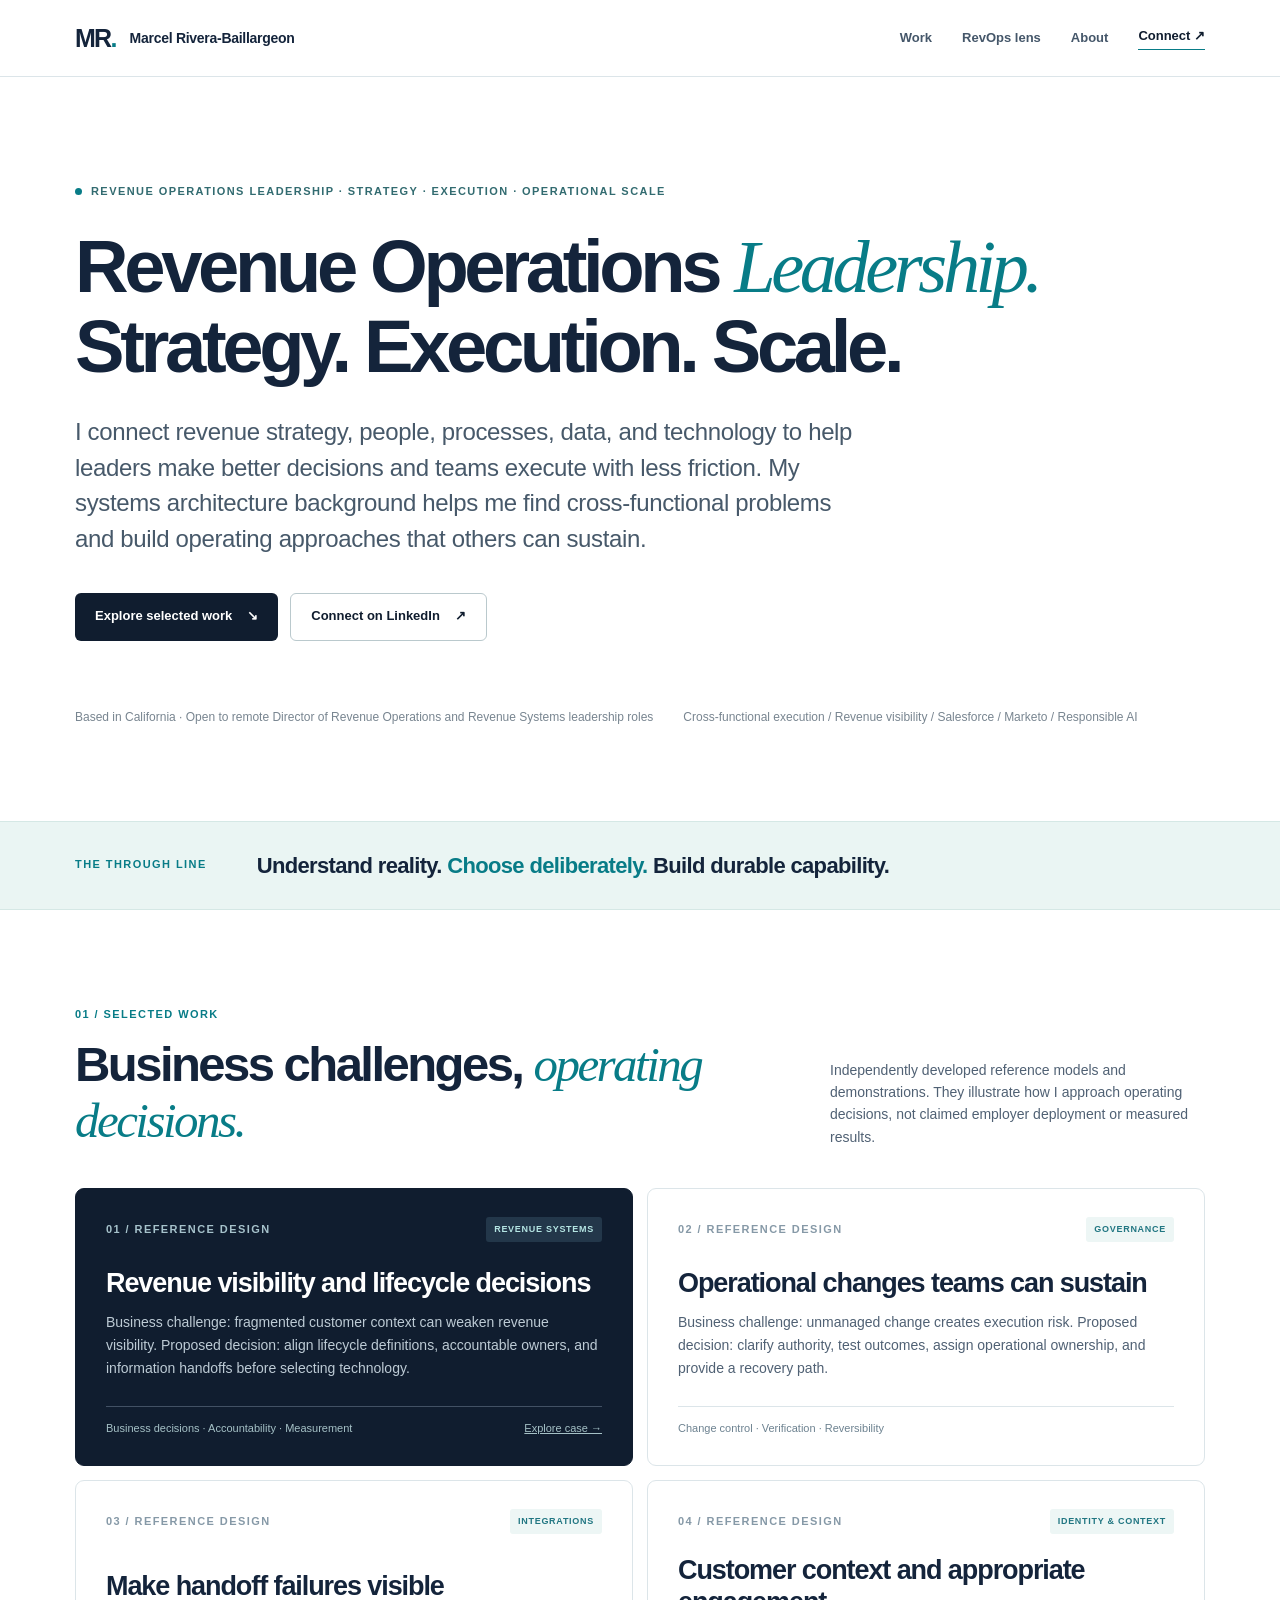
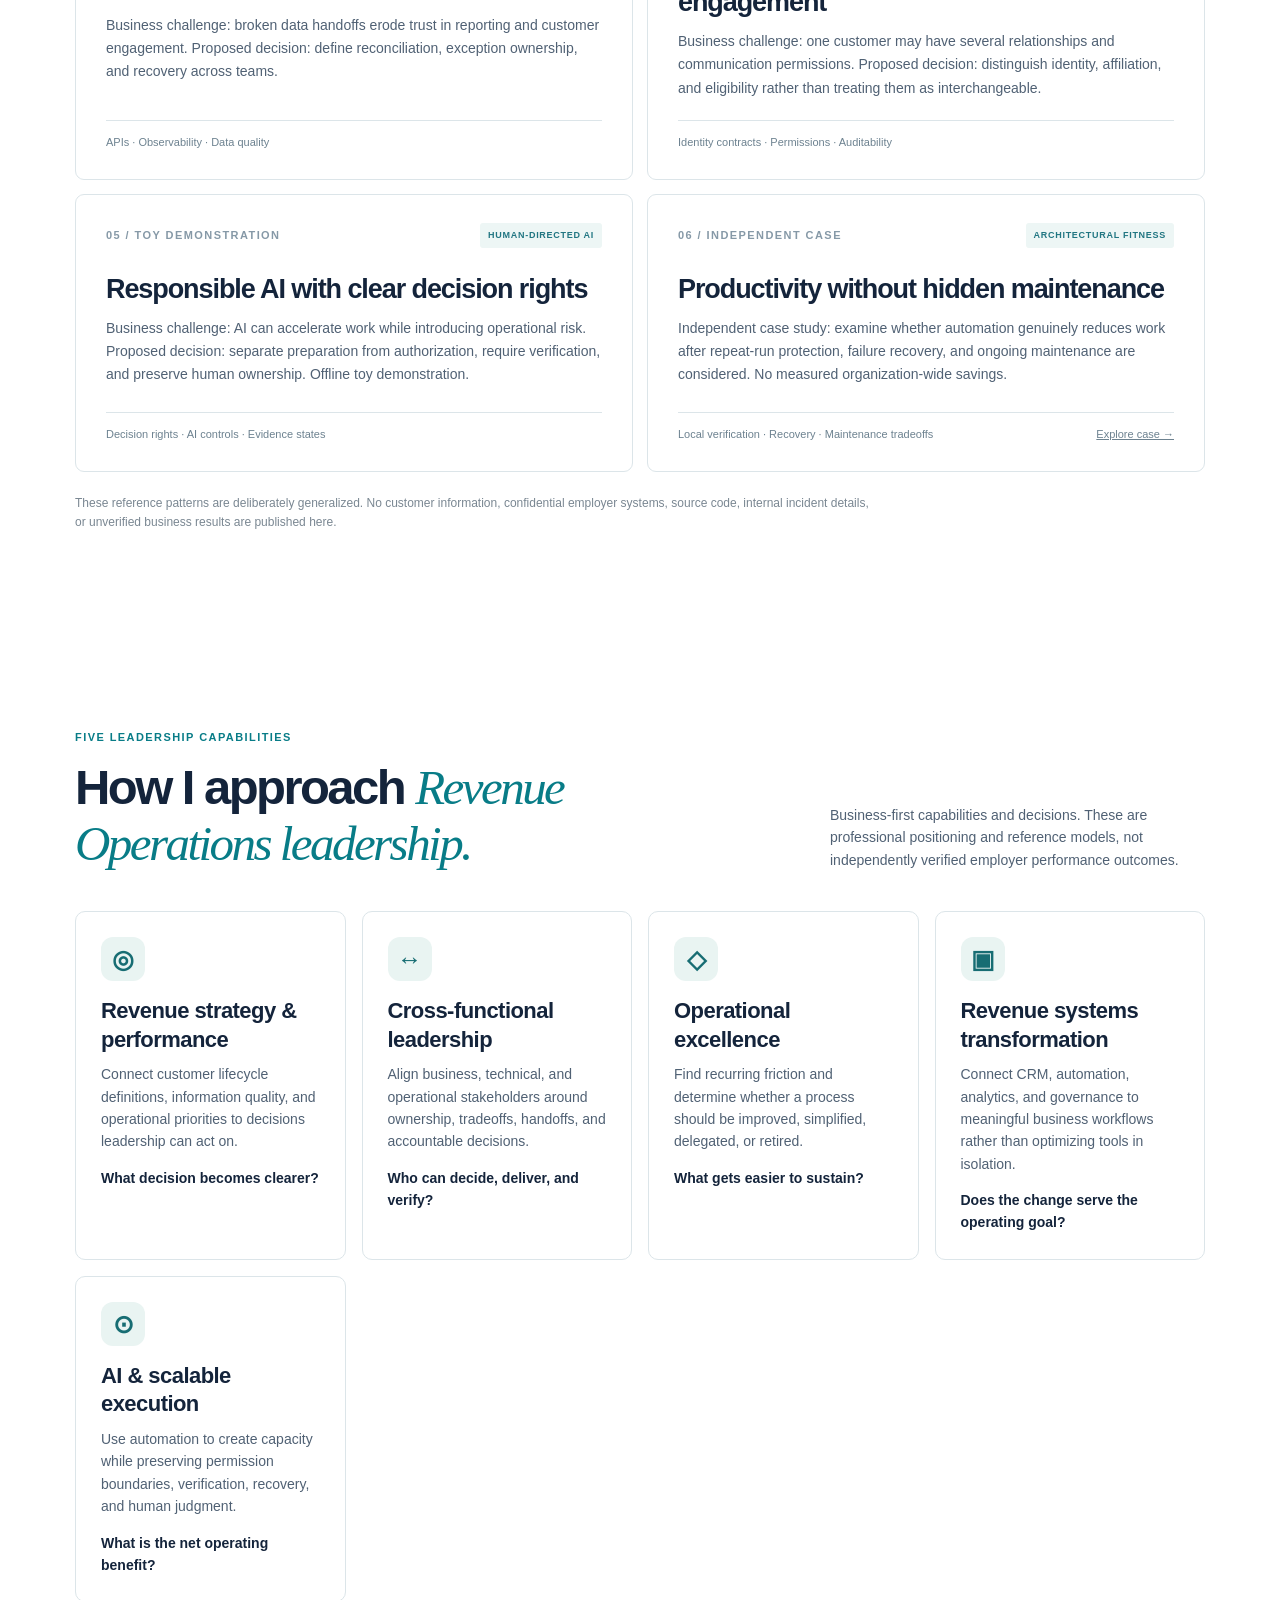
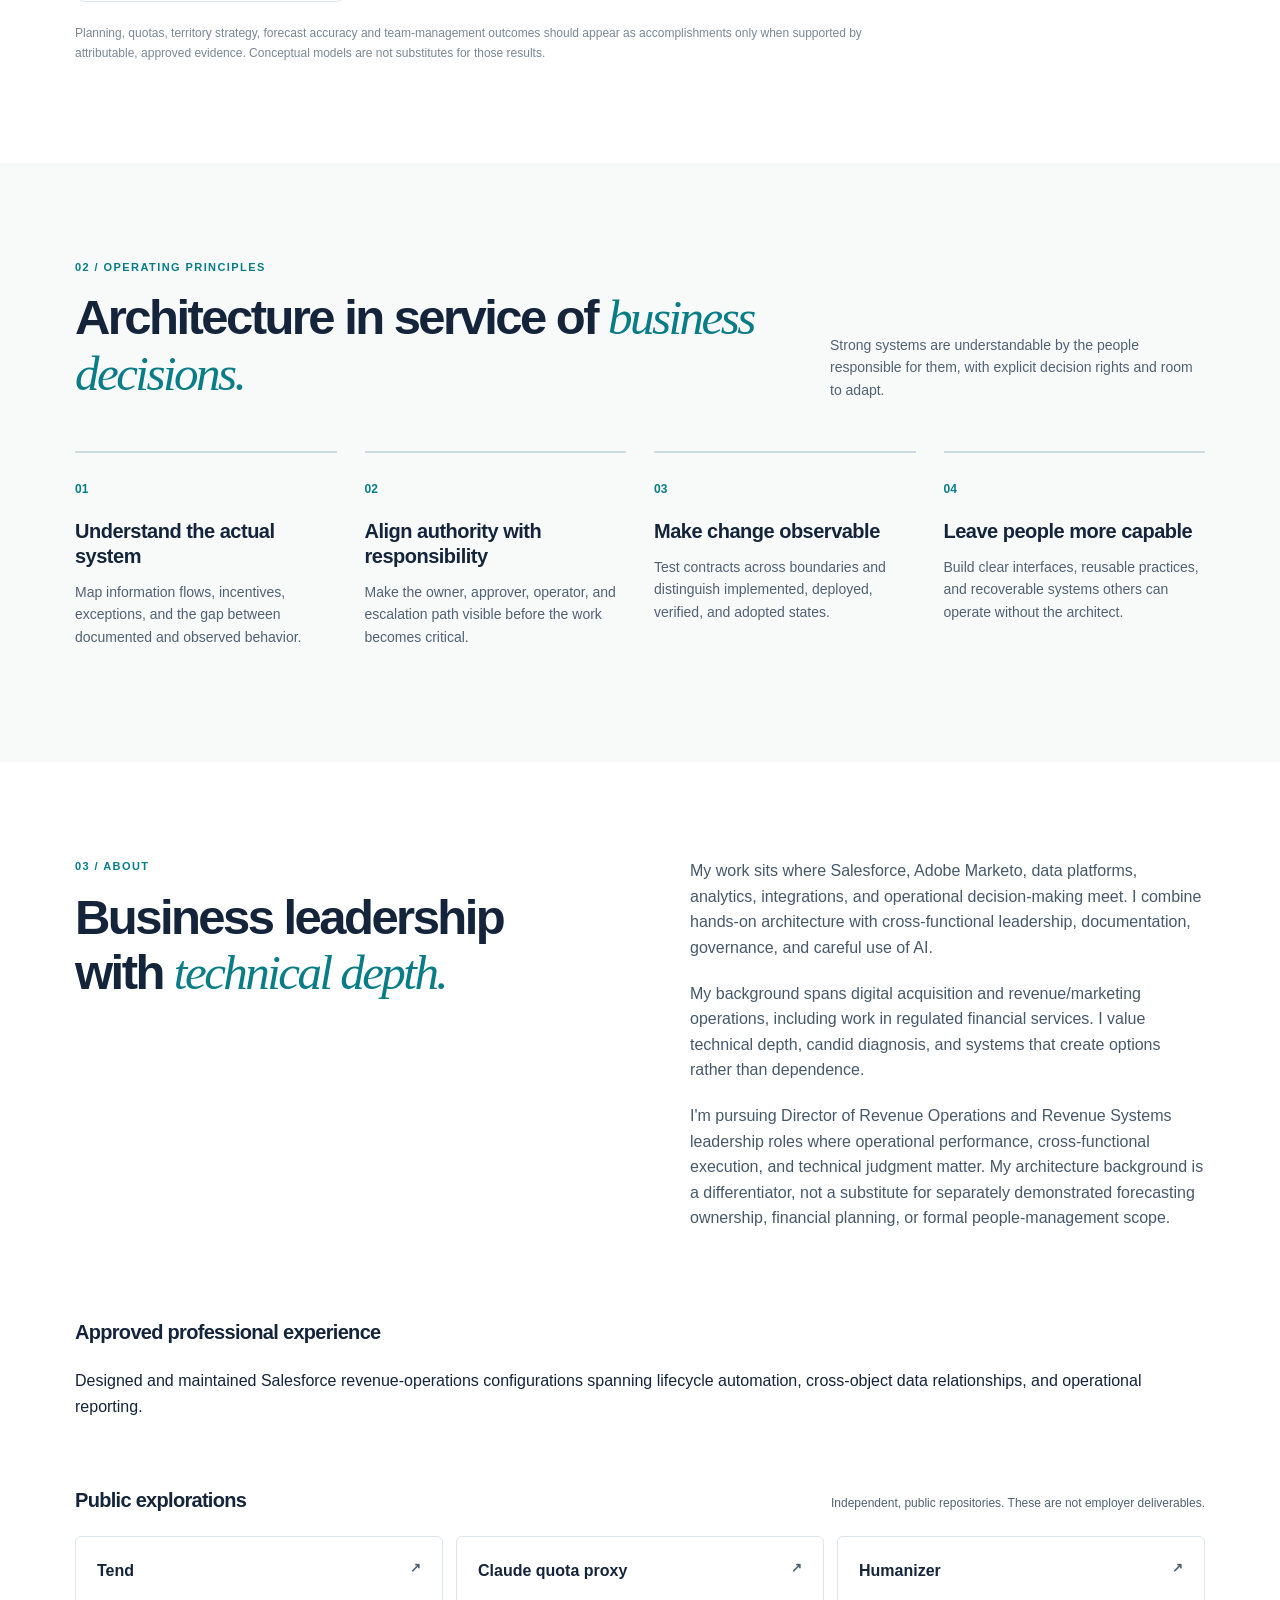
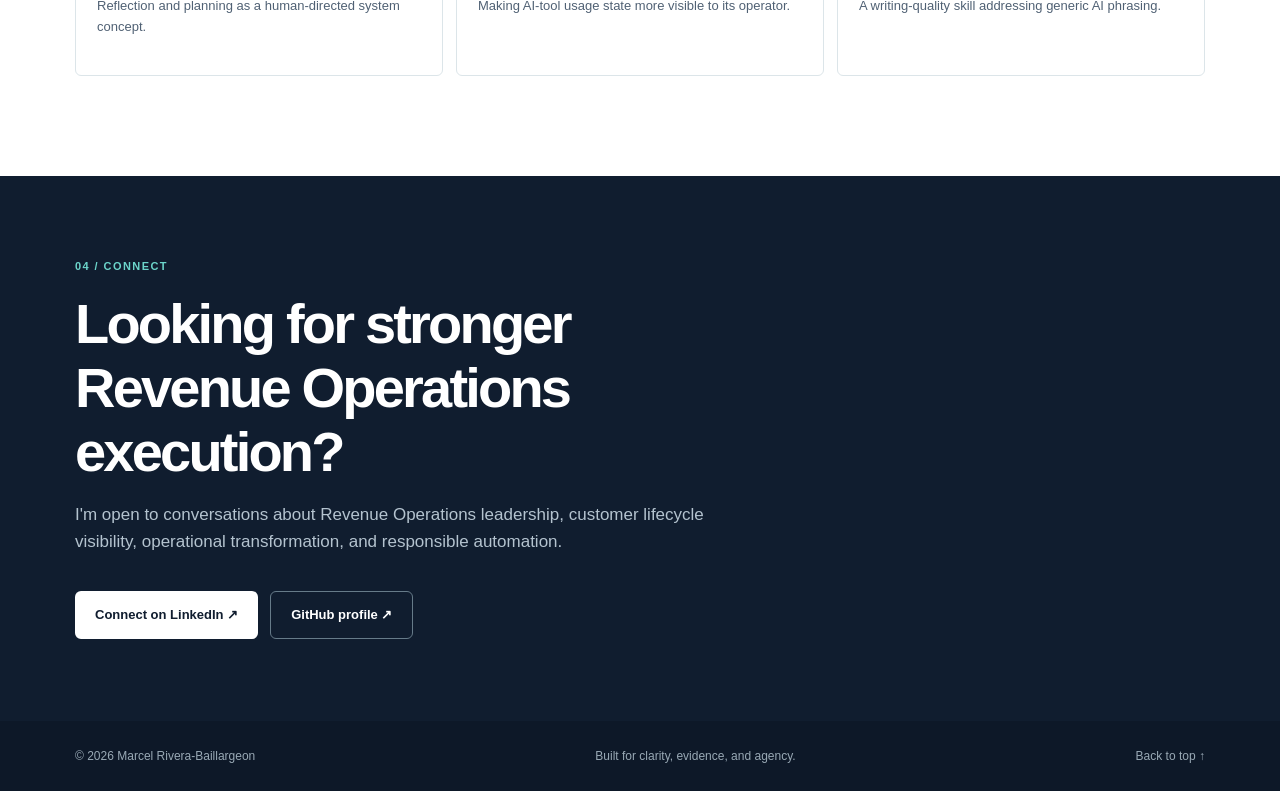
==== commit 0af1d40b: "feat: add business-first revenue lifecycle leadership case" ====
--- a/index.html
+++ b/index.html
@@ -28,7 +28,7 @@
     <section class="section wrap" id="work">
       <div class="section-heading"><div><p class="kicker">01 / SELECTED WORK</p><h2>Business challenges, <em>operating decisions.</em></h2></div><p class="section-note">Independently developed reference models and demonstrations. They illustrate how I approach operating decisions, not claimed employer deployment or measured results.</p></div>
       <div class="work-grid">
-        <article class="work-card featured"><div class="card-top"><span class="index">01 / REFERENCE DESIGN</span><span class="tag">REVENUE SYSTEMS</span></div><div><h3>Revenue visibility and lifecycle decisions</h3><p>Business challenge: fragmented customer context can weaken revenue visibility. Proposed decision: align lifecycle definitions, accountable owners, and information handoffs before selecting technology.</p></div><div class="card-bottom"><span>System boundaries · Data contracts · Ownership</span></div></article>
+        <article class="work-card featured"><div class="card-top"><span class="index">01 / REFERENCE DESIGN</span><span class="tag">REVENUE SYSTEMS</span></div><div><h3>Revenue visibility and lifecycle decisions</h3><p>Business challenge: fragmented customer context can weaken revenue visibility. Proposed decision: align lifecycle definitions, accountable owners, and information handoffs before selecting technology.</p></div><div class="card-bottom"><span>Business decisions · Accountability · Measurement</span><a href="revenue-lifecycle-leadership.html" aria-label="Read revenue lifecycle leadership reference case">Explore case →</a></div></article>
         <article class="work-card"><div class="card-top"><span class="index">02 / REFERENCE DESIGN</span><span class="tag">GOVERNANCE</span></div><div><h3>Operational changes teams can sustain</h3><p>Business challenge: unmanaged change creates execution risk. Proposed decision: clarify authority, test outcomes, assign operational ownership, and provide a recovery path.</p></div><div class="card-bottom"><span>Change control · Verification · Reversibility</span></div></article>
         <article class="work-card"><div class="card-top"><span class="index">03 / REFERENCE DESIGN</span><span class="tag">INTEGRATIONS</span></div><div><h3>Make handoff failures visible</h3><p>Business challenge: broken data handoffs erode trust in reporting and customer engagement. Proposed decision: define reconciliation, exception ownership, and recovery across teams.</p></div><div class="card-bottom"><span>APIs · Observability · Data quality</span></div></article>
         <article class="work-card"><div class="card-top"><span class="index">04 / REFERENCE DESIGN</span><span class="tag">IDENTITY &amp; CONTEXT</span></div><div><h3>Customer context and appropriate engagement</h3><p>Business challenge: one customer may have several relationships and communication permissions. Proposed decision: distinguish identity, affiliation, and eligibility rather than treating them as interchangeable.</p></div><div class="card-bottom"><span>Identity contracts · Permissions · Auditability</span></div></article>
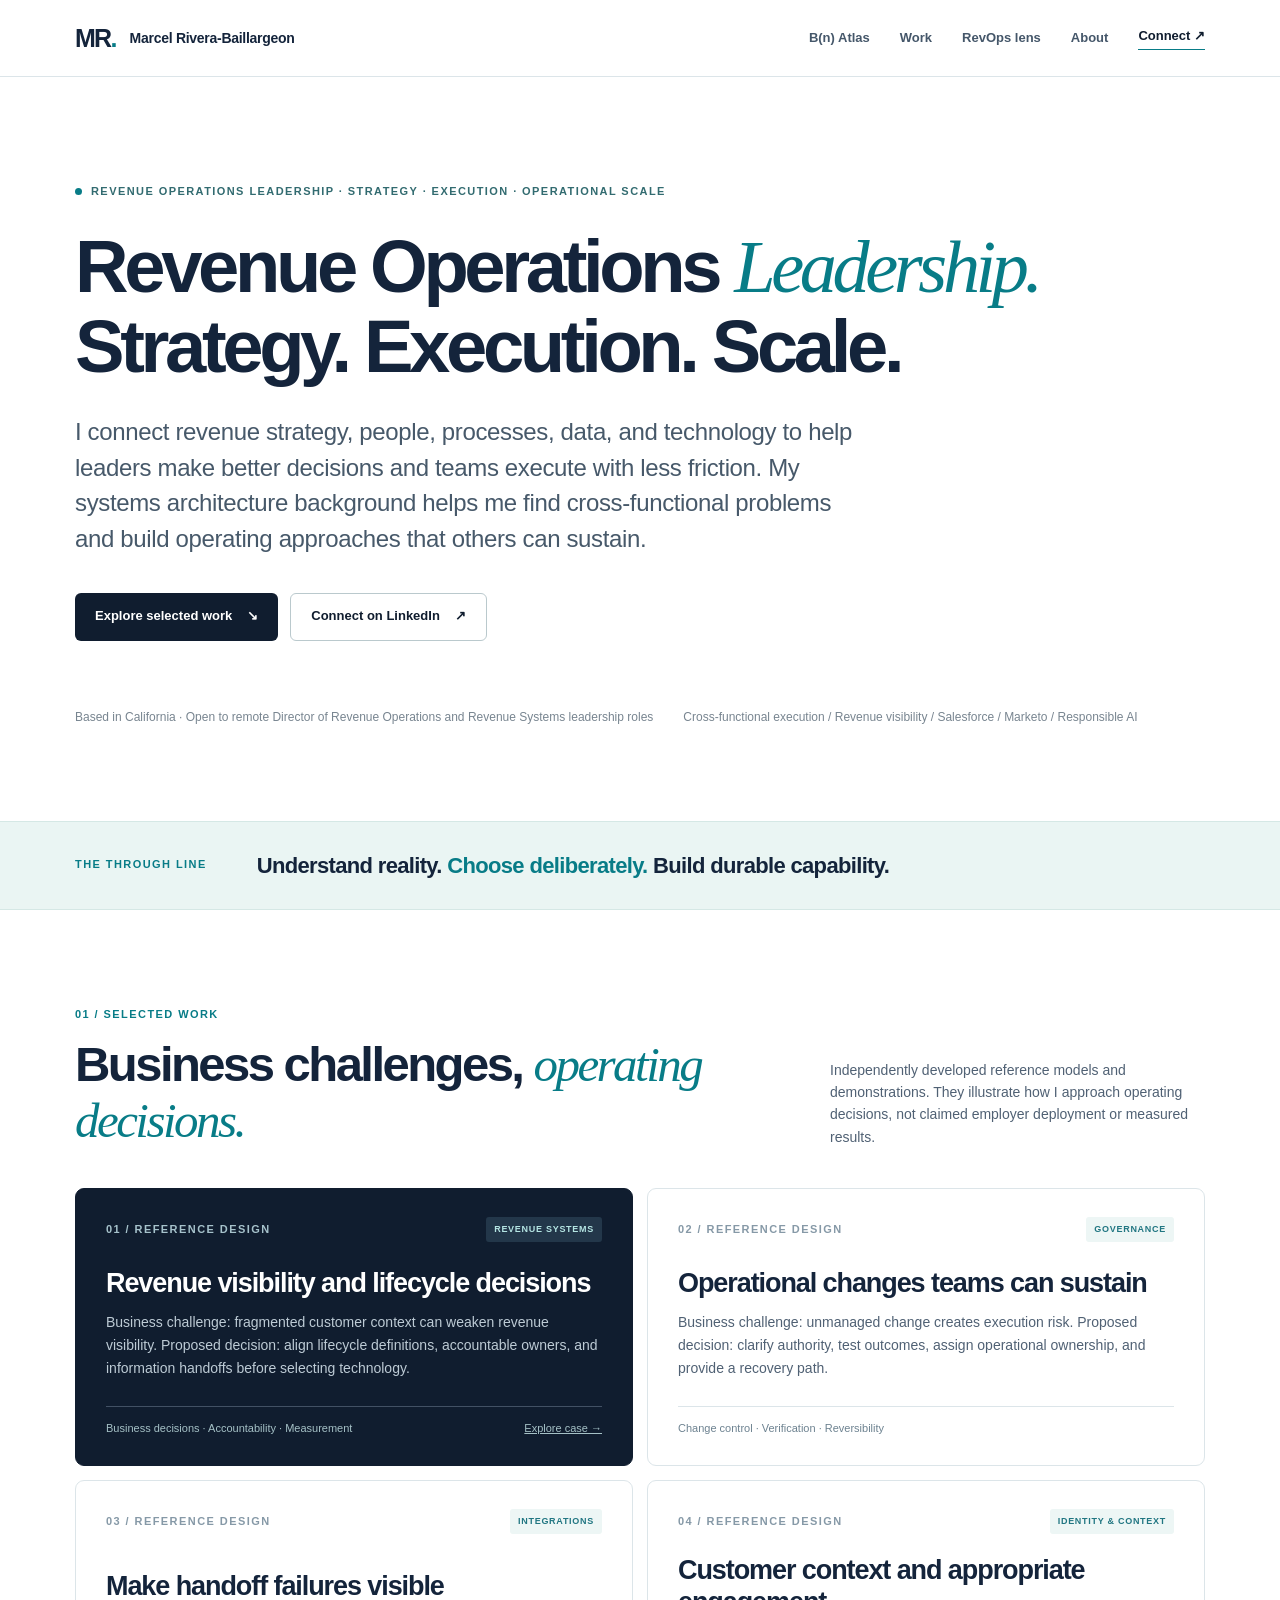
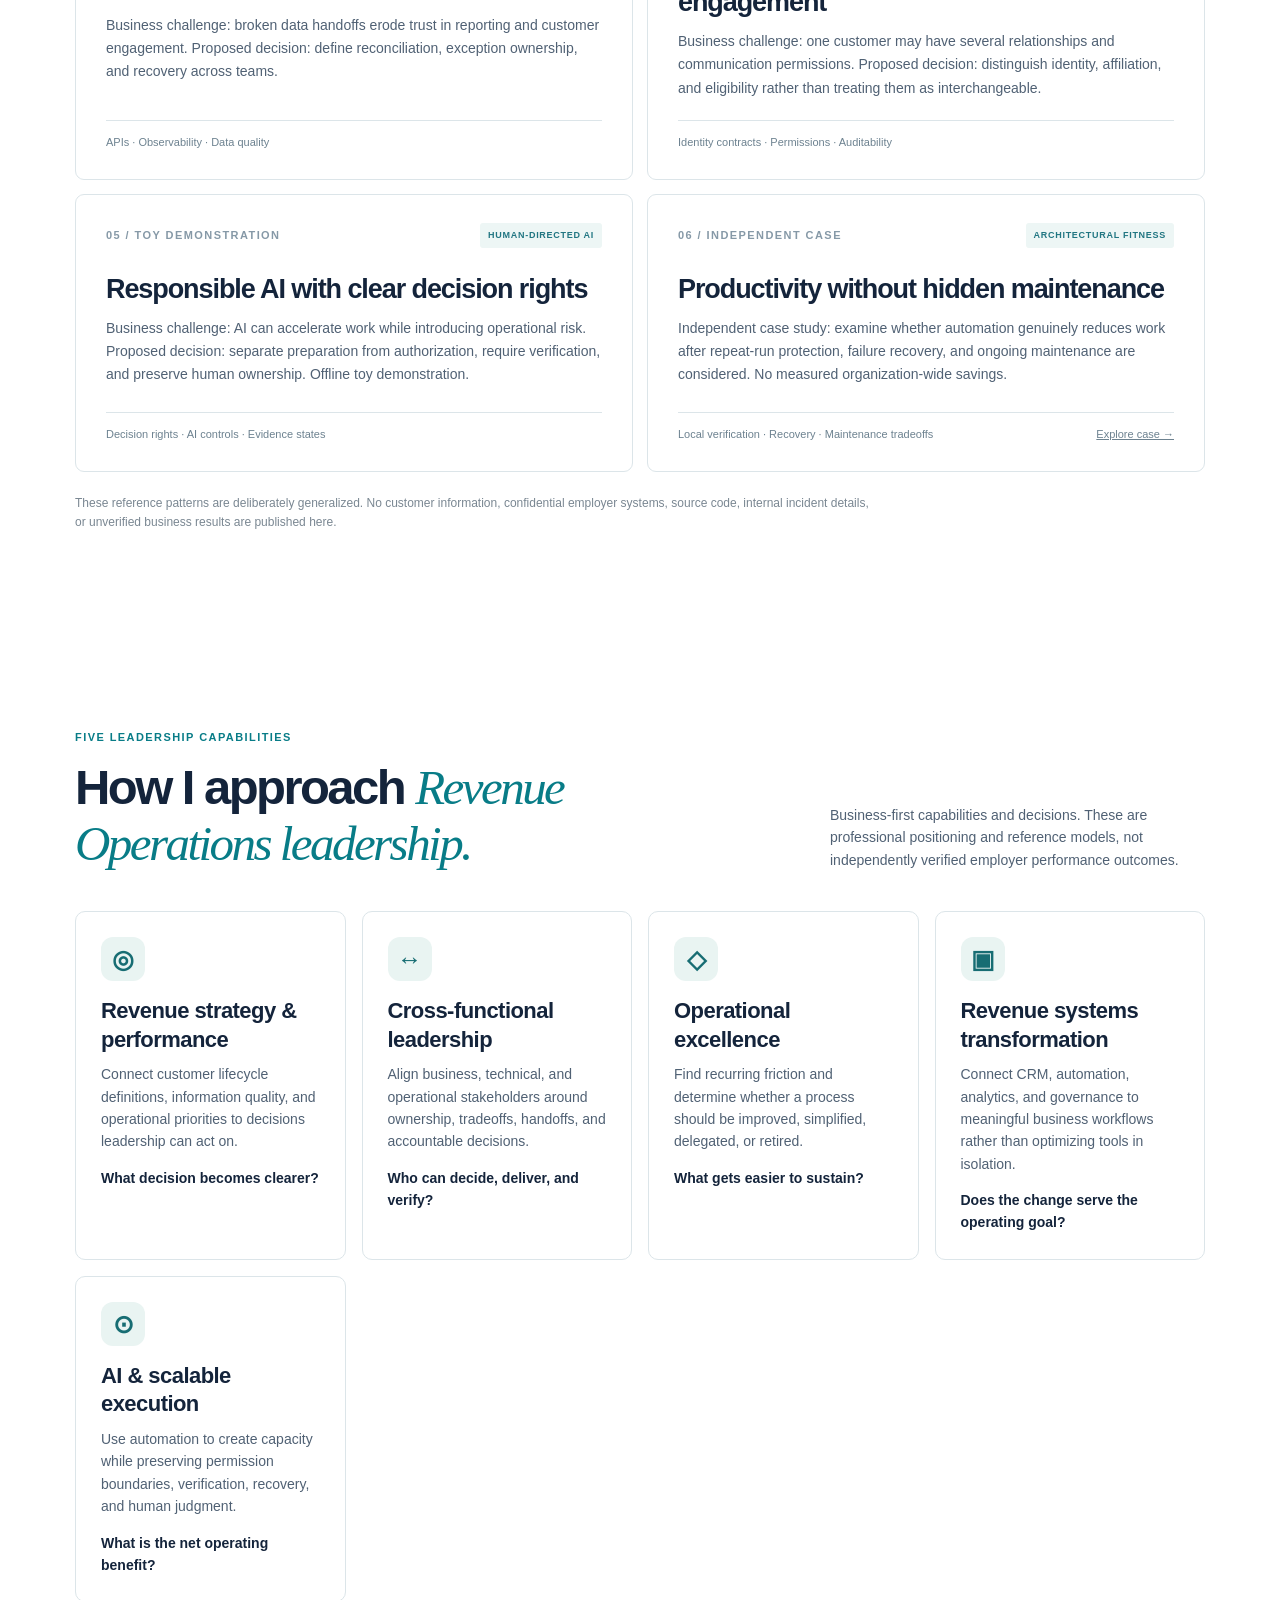
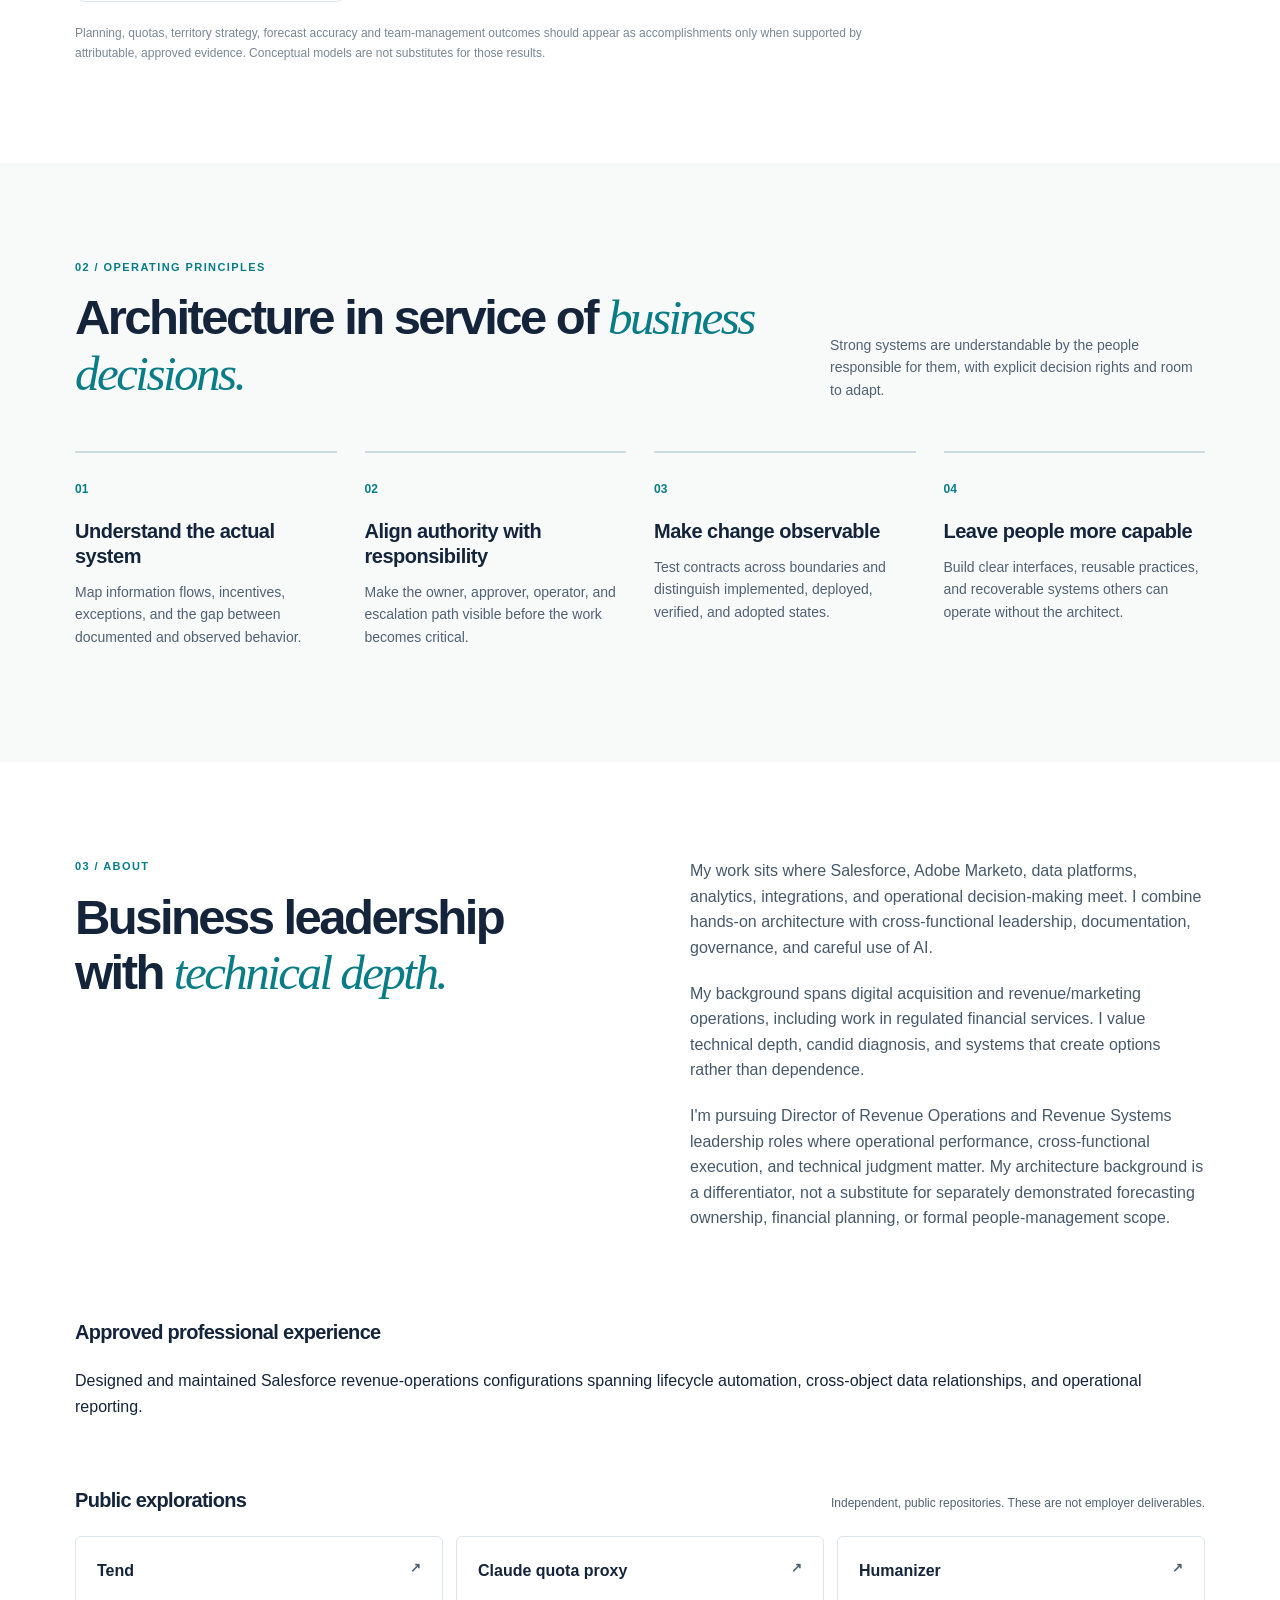
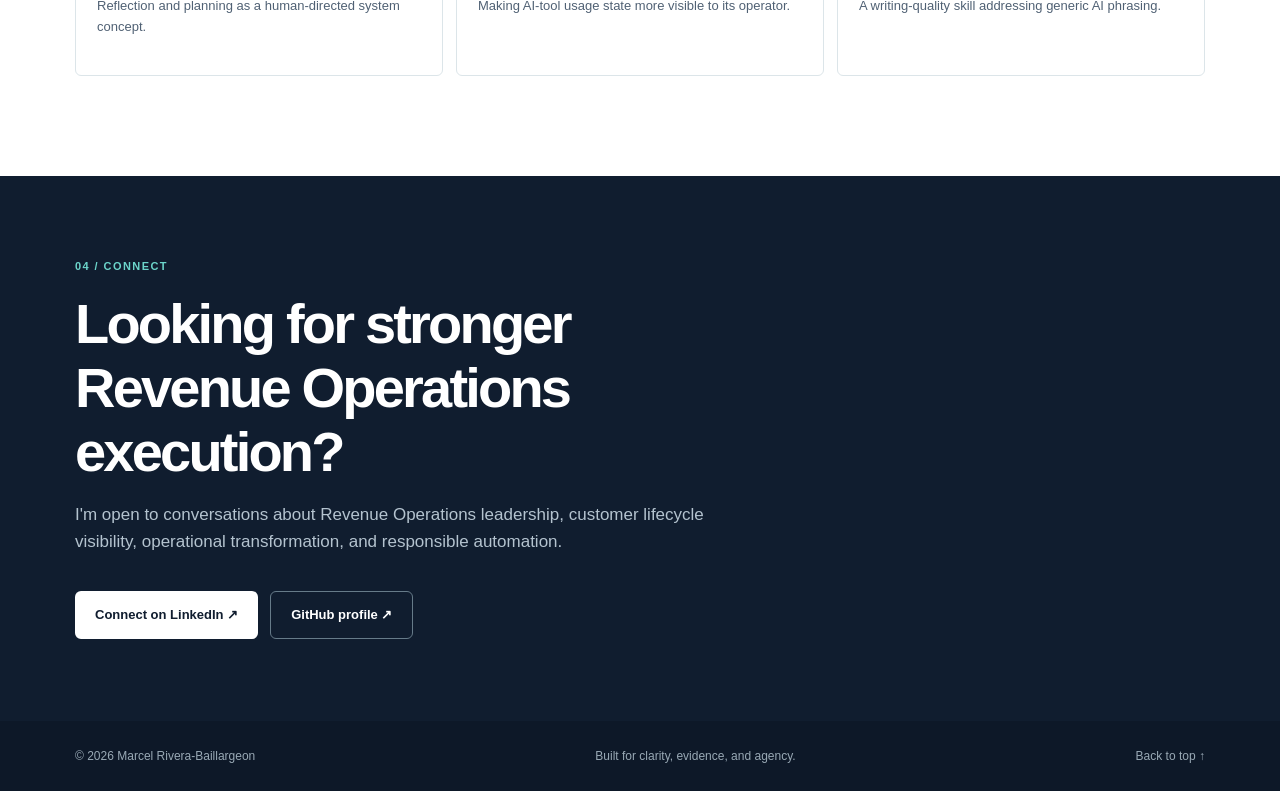
==== commit 3e8356d5: "Add mobile-first B(n) architecture atlas showcase" ====
--- a/index.html
+++ b/index.html
@@ -13,7 +13,7 @@
   <header class="site-header">
     <div class="wrap header-inner">
       <a class="wordmark" href="#top" aria-label="Marcel Rivera-Baillargeon, home"><span class="monogram">MR<span class="dot">.</span></span><span class="wordmark-text">Marcel Rivera-Baillargeon</span></a>
-      <nav aria-label="Main navigation"><a href="#work">Work</a><a href="#director-lens">RevOps lens</a><a href="#about">About</a><a class="nav-contact" href="#contact">Connect <span aria-hidden="true">↗</span></a></nav>
+      <nav aria-label="Main navigation"><a href="architecture.html">B(n) Atlas</a><a href="#work">Work</a><a href="#director-lens">RevOps lens</a><a href="#about">About</a><a class="nav-contact" href="#contact">Connect <span aria-hidden="true">↗</span></a></nav>
     </div>
   </header>
   <main id="main">
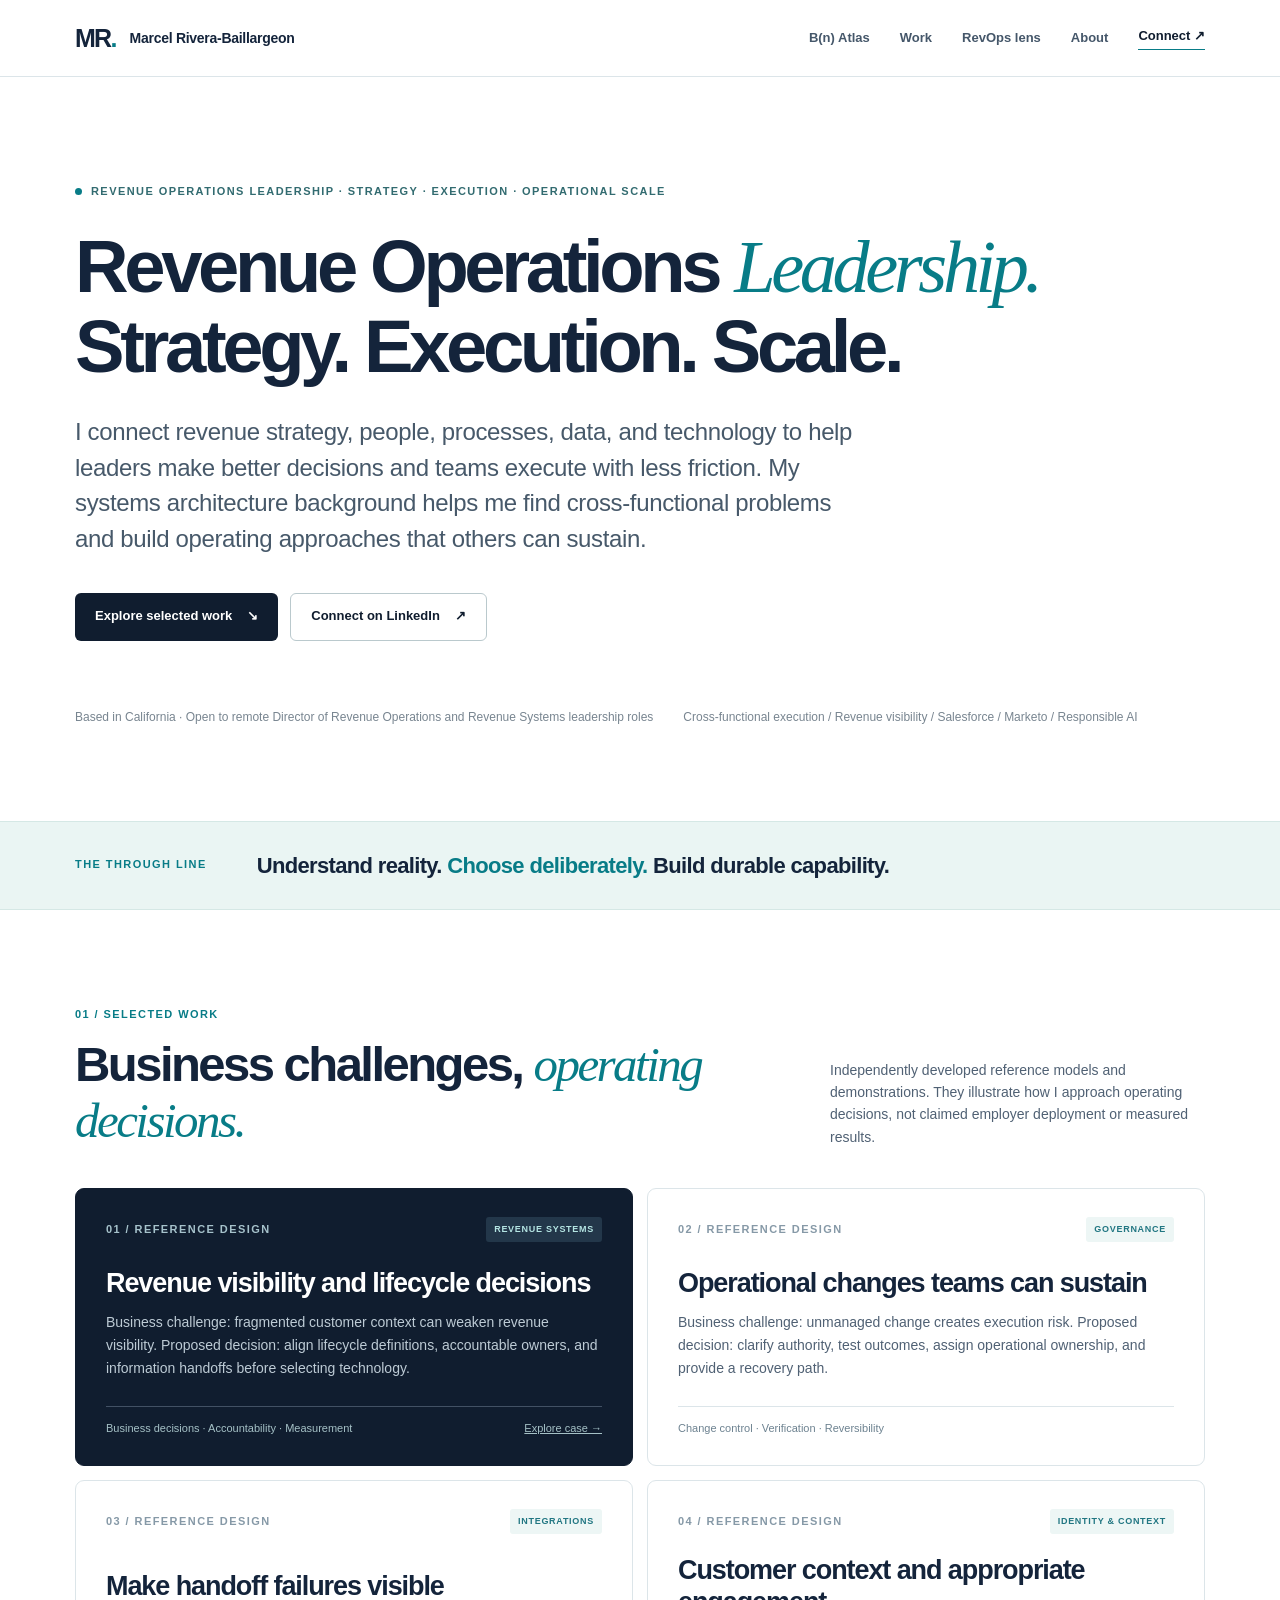
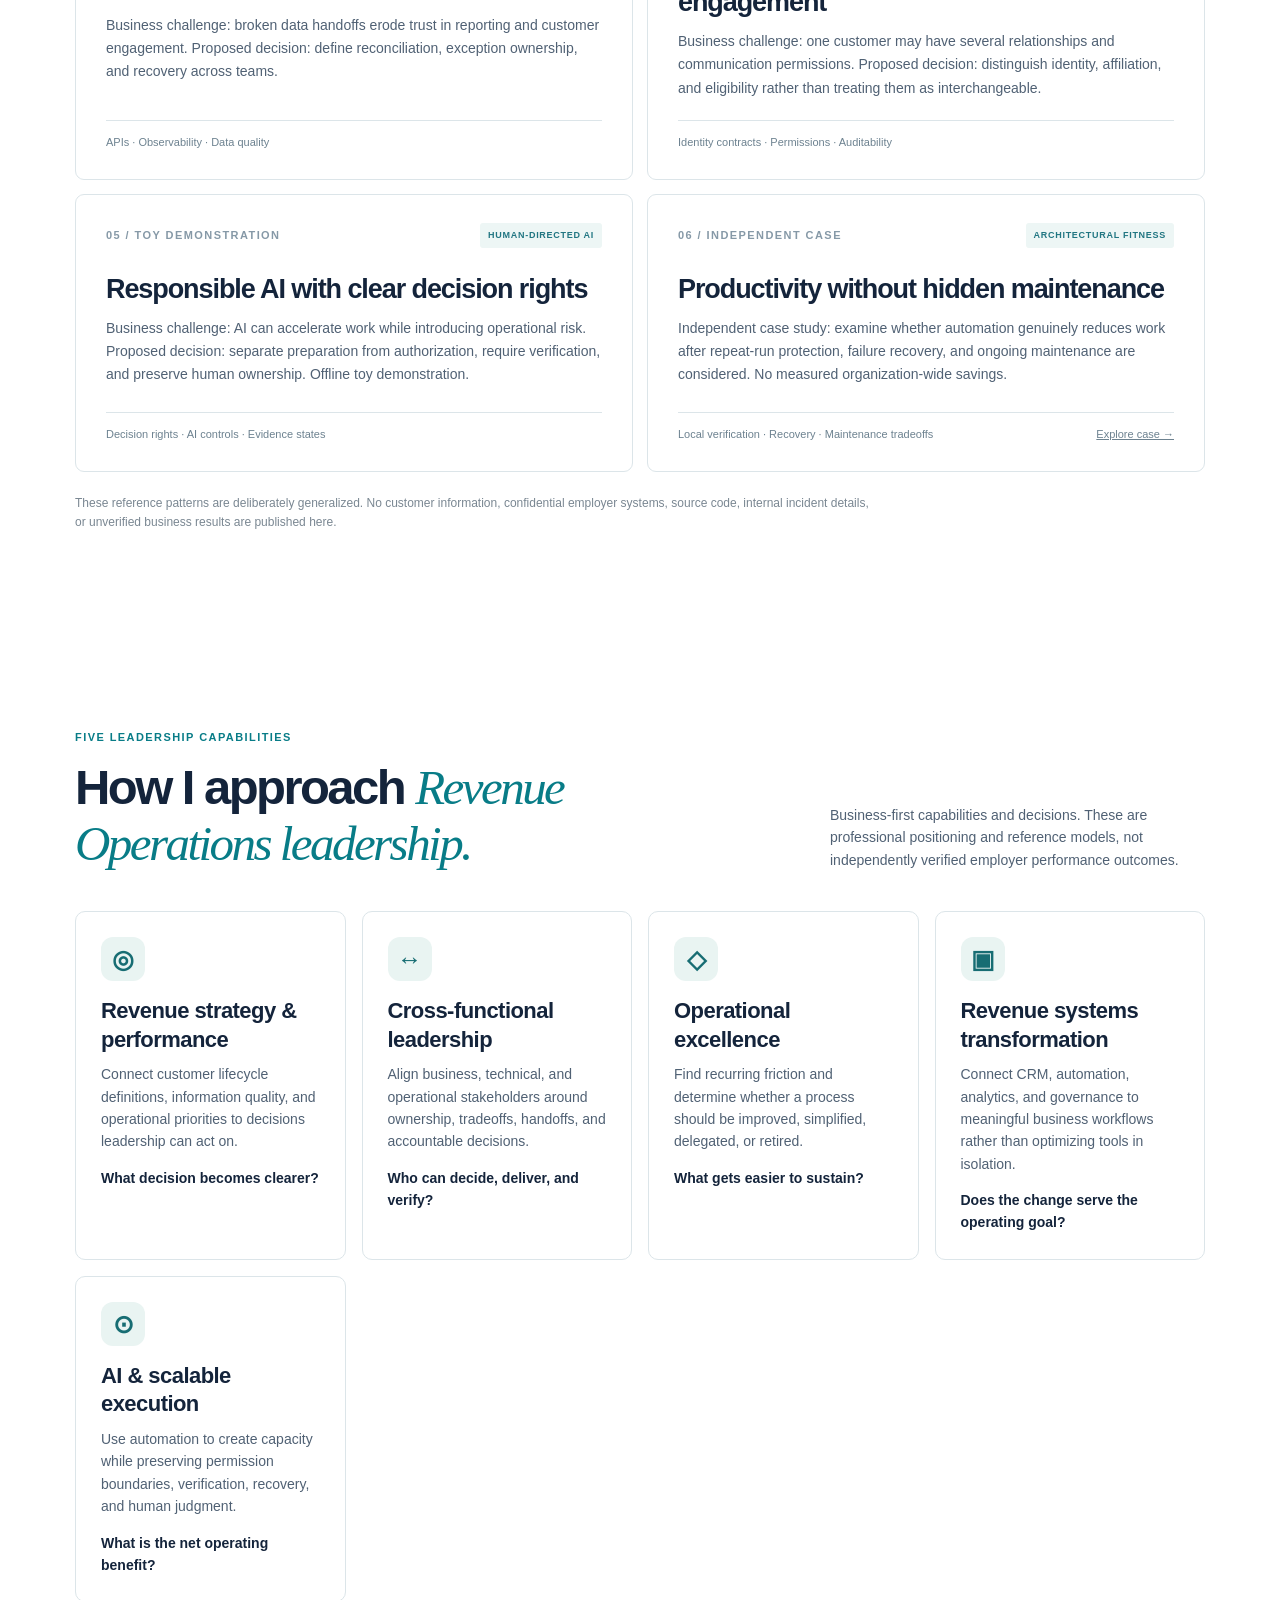
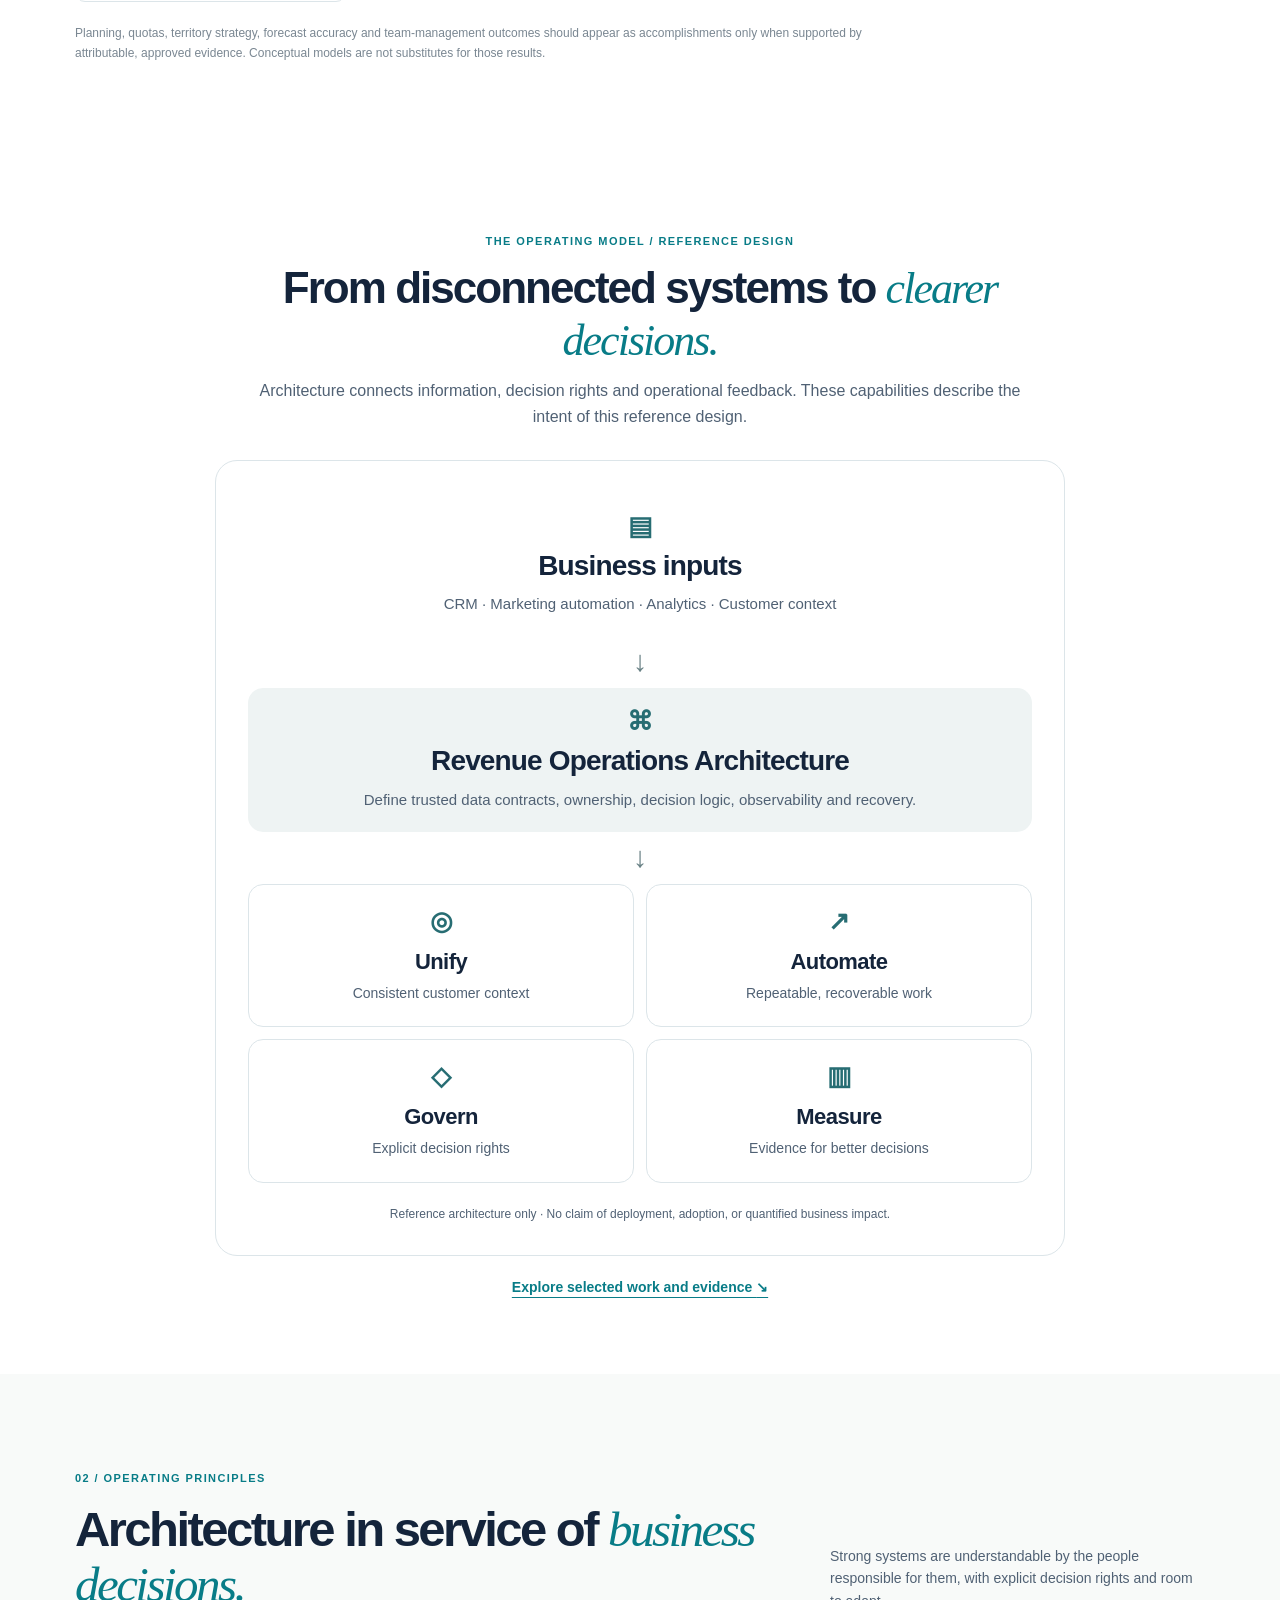
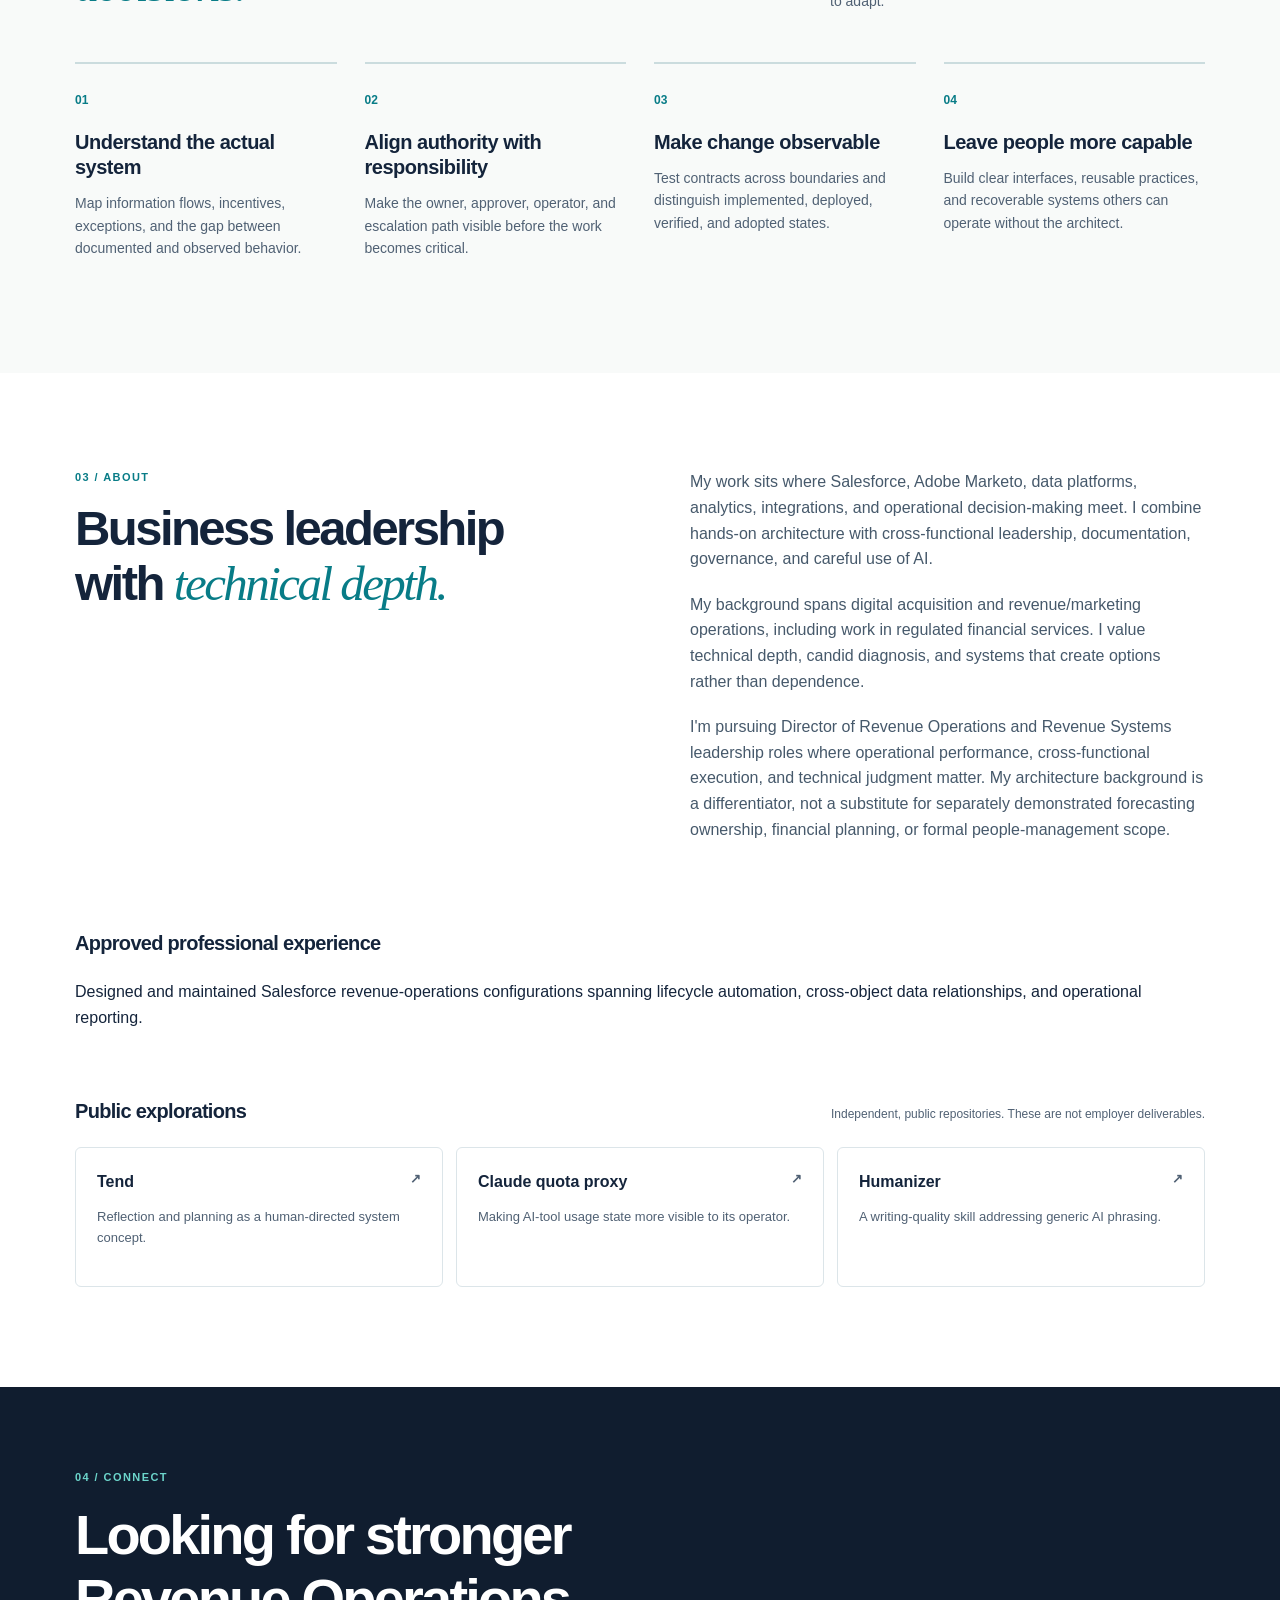
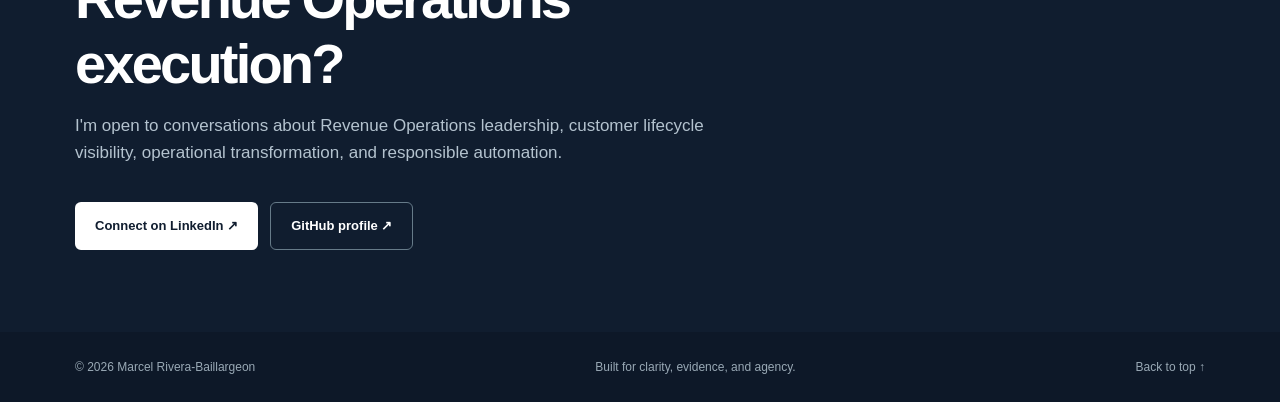
==== commit 3ca3dff5: "Merge main and integrate executive portfolio visuals" ====
--- a/index.html
+++ b/index.html
@@ -7,6 +7,7 @@
   <meta name="theme-color" content="#101d2f">
   <title>Marcel Rivera-Baillargeon | Revenue Operations Leadership</title>
   <link rel="stylesheet" href="styles.css">
+  <link rel="stylesheet" href="visual-system.css">
 </head>
 <body>
   <a class="skip" href="#main">Skip to content</a>
@@ -48,6 +49,23 @@
       </div>
       <p class="disclosure">Planning, quotas, territory strategy, forecast accuracy and team-management outcomes should appear as accomplishments only when supported by attributable, approved evidence. Conceptual models are not substitutes for those results.</p>
     </section>
+    <section class="visual-feature wrap" aria-labelledby="system-visual-title">
+      <div class="visual-intro"><p class="kicker">THE OPERATING MODEL / REFERENCE DESIGN</p><h2 id="system-visual-title">From disconnected systems to <em>clearer decisions.</em></h2><p>Architecture connects information, decision rights and operational feedback. These capabilities describe the intent of this reference design.</p></div>
+      <div class="flow-panel" role="group" aria-label="Illustrative Revenue Operations operating model">
+        <div class="flow-source"><span class="flow-icon" aria-hidden="true">▤</span><h3>Business inputs</h3><p>CRM · Marketing automation · Analytics · Customer context</p></div>
+        <div class="flow-down" aria-hidden="true">↓</div>
+        <div class="flow-core"><span class="flow-icon" aria-hidden="true">⌘</span><h3>Revenue Operations Architecture</h3><p>Define trusted data contracts, ownership, decision logic, observability and recovery.</p></div>
+        <div class="flow-down" aria-hidden="true">↓</div>
+        <ul class="flow-outcomes" role="list" aria-label="Intended capabilities">
+          <li class="flow-tile"><span class="flow-icon" aria-hidden="true">◎</span><strong>Unify</strong><p>Consistent customer context</p></li>
+          <li class="flow-tile"><span class="flow-icon" aria-hidden="true">↗</span><strong>Automate</strong><p>Repeatable, recoverable work</p></li>
+          <li class="flow-tile"><span class="flow-icon" aria-hidden="true">◇</span><strong>Govern</strong><p>Explicit decision rights</p></li>
+          <li class="flow-tile"><span class="flow-icon" aria-hidden="true">▥</span><strong>Measure</strong><p>Evidence for better decisions</p></li>
+        </ul>
+        <p class="flow-note">Reference architecture only · No claim of deployment, adoption, or quantified business impact.</p>
+      </div>
+      <a class="visual-link" href="#work">Explore selected work and evidence <span aria-hidden="true">↘</span></a>
+    </section>
     <section class="section section-alt" id="approach"><div class="wrap"><div class="section-heading"><div><p class="kicker">02 / OPERATING PRINCIPLES</p><h2>Architecture in service of <em>business decisions.</em></h2></div><p class="section-note">Strong systems are understandable by the people responsible for them, with explicit decision rights and room to adapt.</p></div>
       <div class="principles"><div><span>01</span><h3>Understand the actual system</h3><p>Map information flows, incentives, exceptions, and the gap between documented and observed behavior.</p></div><div><span>02</span><h3>Align authority with responsibility</h3><p>Make the owner, approver, operator, and escalation path visible before the work becomes critical.</p></div><div><span>03</span><h3>Make change observable</h3><p>Test contracts across boundaries and distinguish implemented, deployed, verified, and adopted states.</p></div><div><span>04</span><h3>Leave people more capable</h3><p>Build clear interfaces, reusable practices, and recoverable systems others can operate without the architect.</p></div></div>
     </div></section>
--- a/visual-system.css
+++ b/visual-system.css
@@ -0,0 +1,28 @@
+/* Shared executive visual vocabulary: readable HTML labels, semantic grouping, no image dependencies. */
+.visual-feature{padding-top:70px;padding-bottom:76px;scroll-margin-top:90px}
+.visual-intro{max-width:800px;margin:0 auto 30px;text-align:center}
+.visual-intro h2,.case-executive h2{font-size:clamp(30px,3.5vw,44px);line-height:1.16;letter-spacing:-.045em;margin:12px 0}
+.visual-intro .kicker,.visual-case .kicker{white-space:normal}
+.visual-intro>p:last-child{color:var(--muted);font-size:16px}
+.flow-panel{border:1px solid var(--line);border-radius:22px;padding:32px;max-width:850px;margin:auto;background:#fff;text-align:center}
+.flow-source,.flow-core{padding:20px 24px;border-radius:15px}
+.flow-source h3,.flow-core h3{margin:5px 0 4px;font-size:clamp(21px,2.7vw,28px);letter-spacing:-.03em}
+.flow-source p,.flow-core p{margin:0;color:var(--muted);font-size:15px}
+.flow-core{background:#eef3f3}
+.flow-icon{font-size:26px;line-height:1;color:#276d73;display:block;font-weight:700}
+.flow-down{font-size:29px;line-height:1.3;color:#6a8286;margin:7px 0}
+.flow-outcomes{display:grid;grid-template-columns:repeat(2,minmax(0,1fr));gap:12px;list-style:none;margin:0;padding:0}
+.flow-tile{border:1px solid var(--line);border-radius:15px;padding:23px 12px}
+.flow-tile strong{display:block;font-size:22px;letter-spacing:-.025em;margin:10px 0 4px}
+.flow-tile p{font-size:14px;line-height:1.45;color:var(--muted);margin:0}
+.flow-note{font-size:12px;color:var(--muted);line-height:1.5;margin:22px auto 0;max-width:650px;text-align:center}
+.visual-link{display:block;width:max-content;max-width:100%;margin:20px auto 0;color:var(--teal);font-size:14px;font-weight:700;text-align:center;text-decoration-thickness:1px;text-underline-offset:5px}
+.story-flow{display:grid;grid-template-columns:repeat(4,minmax(0,1fr));gap:22px;list-style:none;margin:34px 0 0;padding:0}
+.story-node{position:relative;display:flex;flex-direction:column;border:1px solid var(--line);border-radius:14px;padding:20px;gap:12px;background:#fff;min-width:0}
+.story-node:not(:last-child):after{content:"";position:absolute;right:-16px;top:calc(50% - 5px);width:10px;height:10px;border-top:2px solid #477b80;border-right:2px solid #477b80;transform:rotate(45deg)}
+.story-symbol{display:flex;align-items:center;justify-content:center;flex-shrink:0;width:39px;height:39px;border-radius:12px;background:#e9f4f2;color:#176d73;font-size:23px;font-weight:700}
+.story-node h3{font-size:19px;letter-spacing:-.025em;margin:0 0 8px}
+.story-node p{font-size:14px;color:var(--muted);margin:0;line-height:1.5}
+@media(max-width:800px){.story-flow{grid-template-columns:1fr;gap:26px}.story-node{flex-direction:row}.story-node:not(:last-child):after{top:auto;right:auto;left:34px;bottom:-18px;transform:rotate(135deg)}.flow-panel{padding:17px}.visual-feature{padding-top:48px;padding-bottom:48px}}
+@media(max-width:480px){.site-header nav{flex-wrap:wrap;gap:2px 12px}}
+@media(max-width:400px){.flow-tile{padding:16px 7px}.flow-tile strong{font-size:18px}.flow-tile p{font-size:12px}.flow-panel{border-radius:16px}}
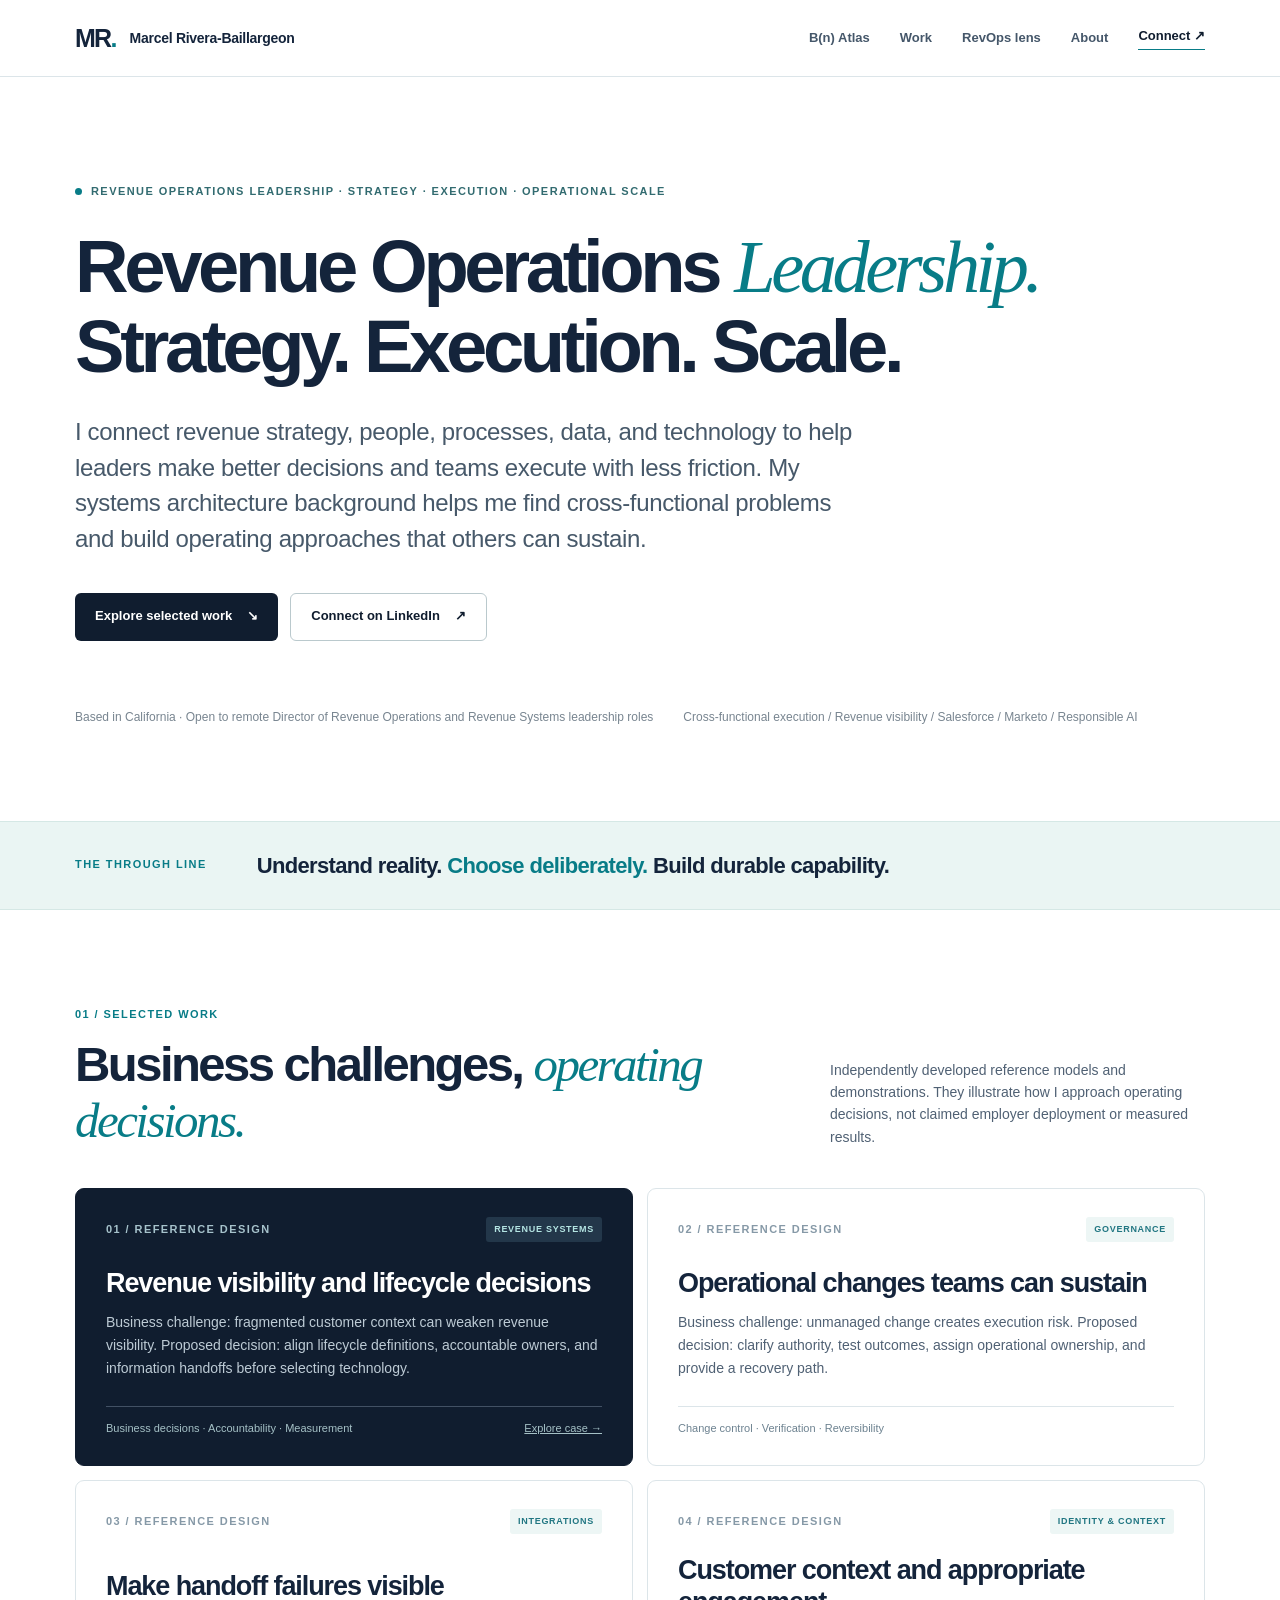
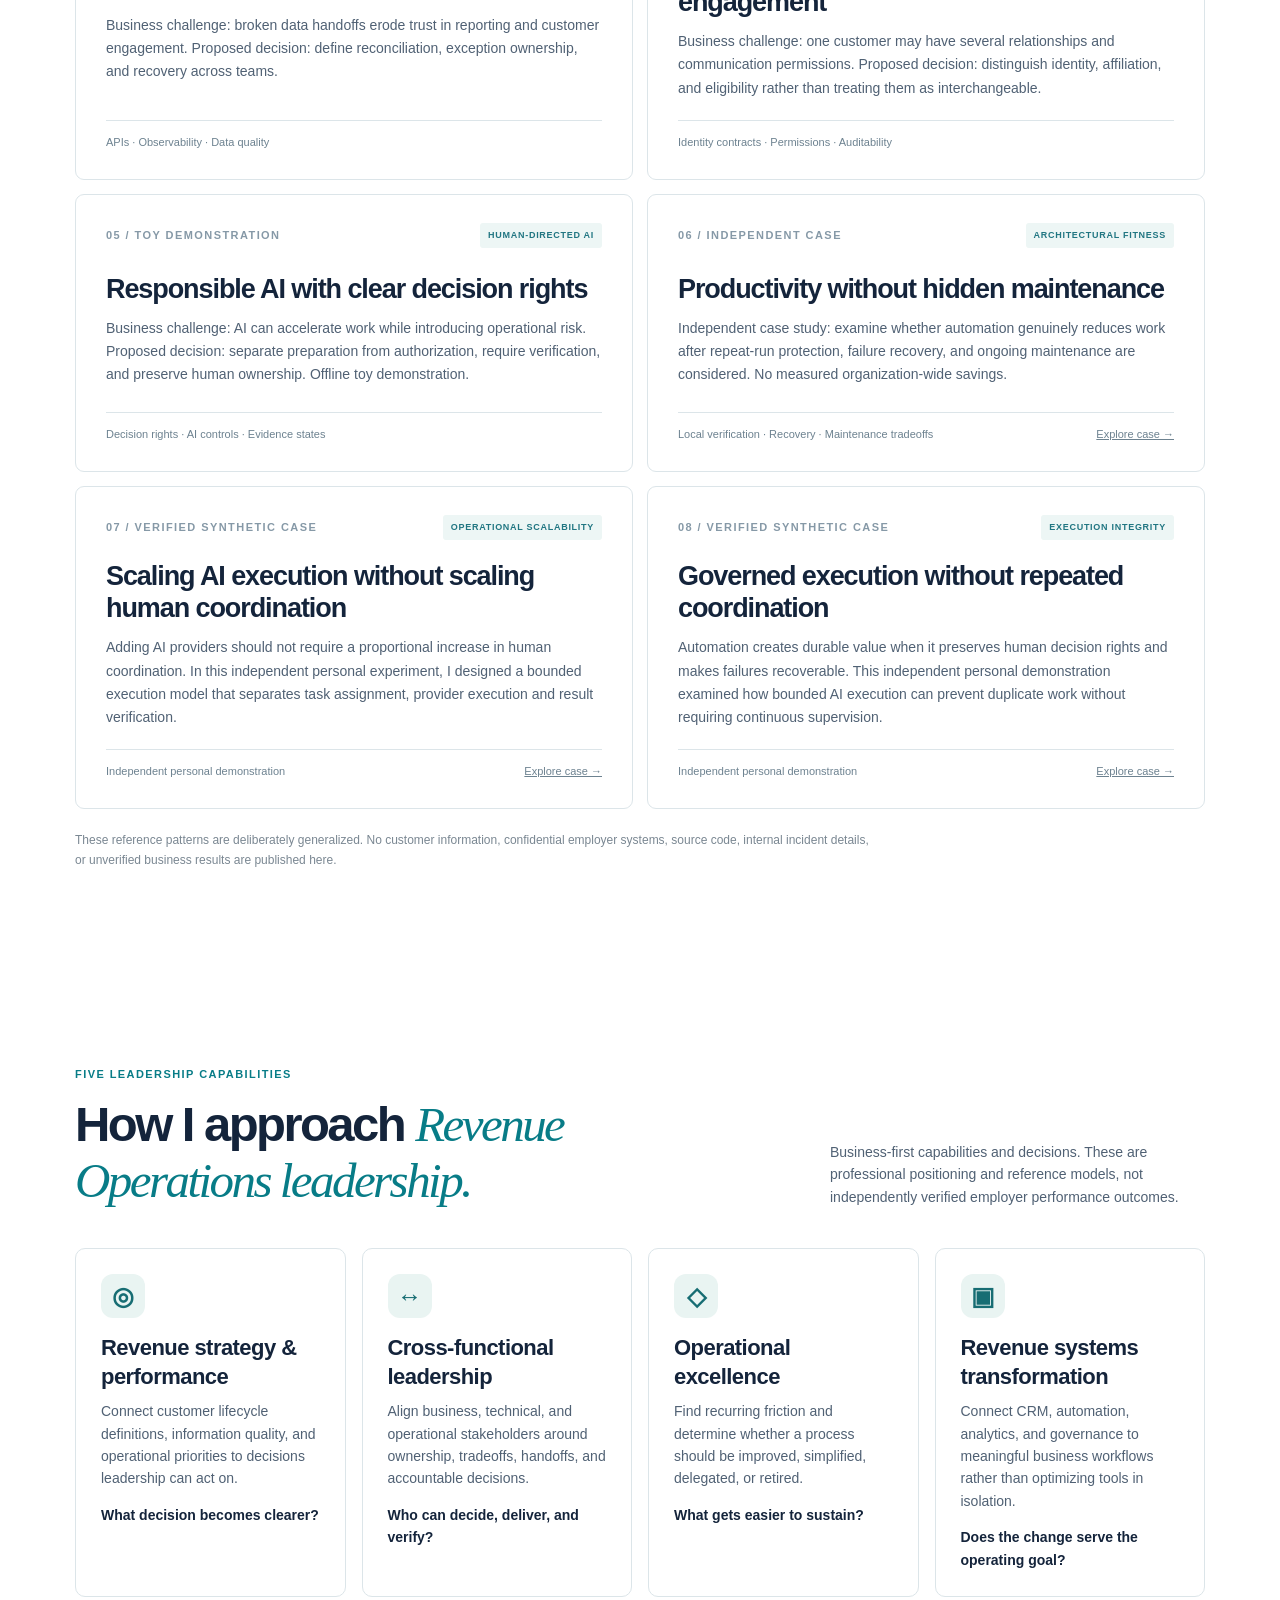
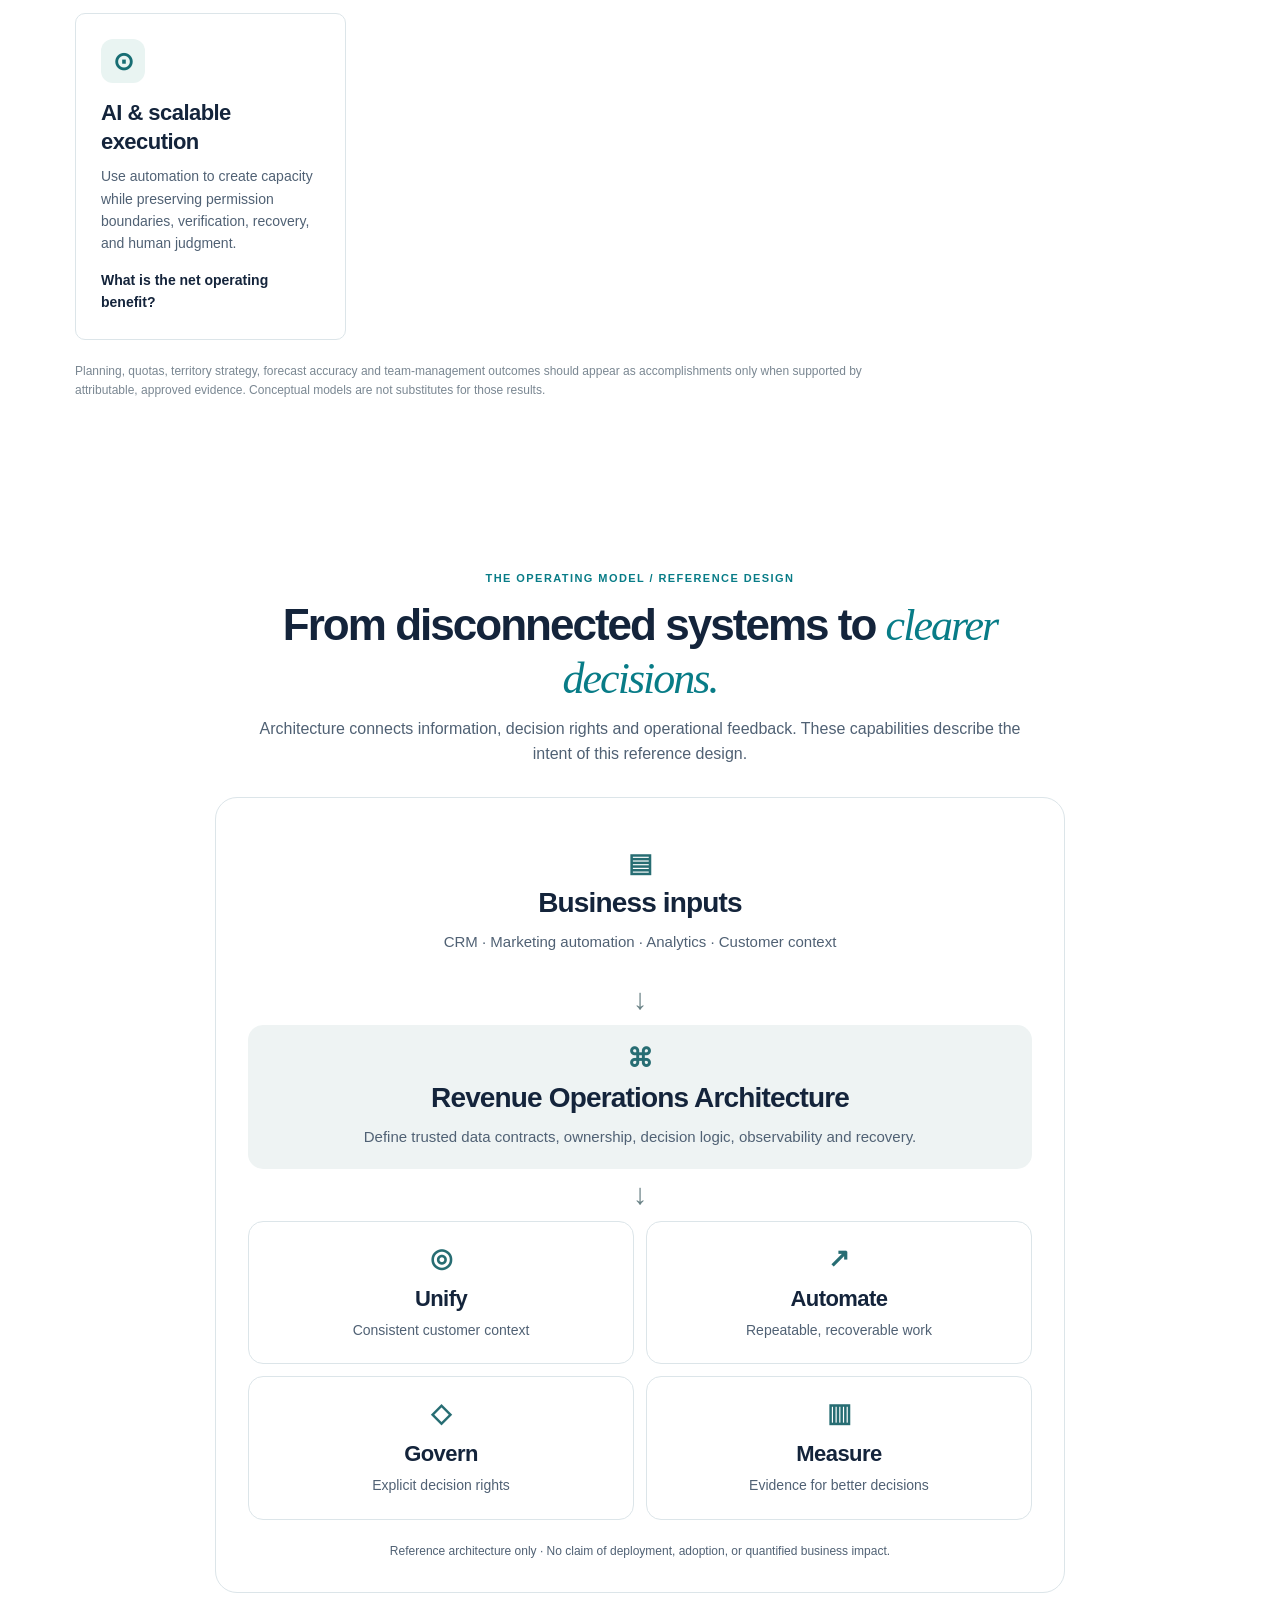
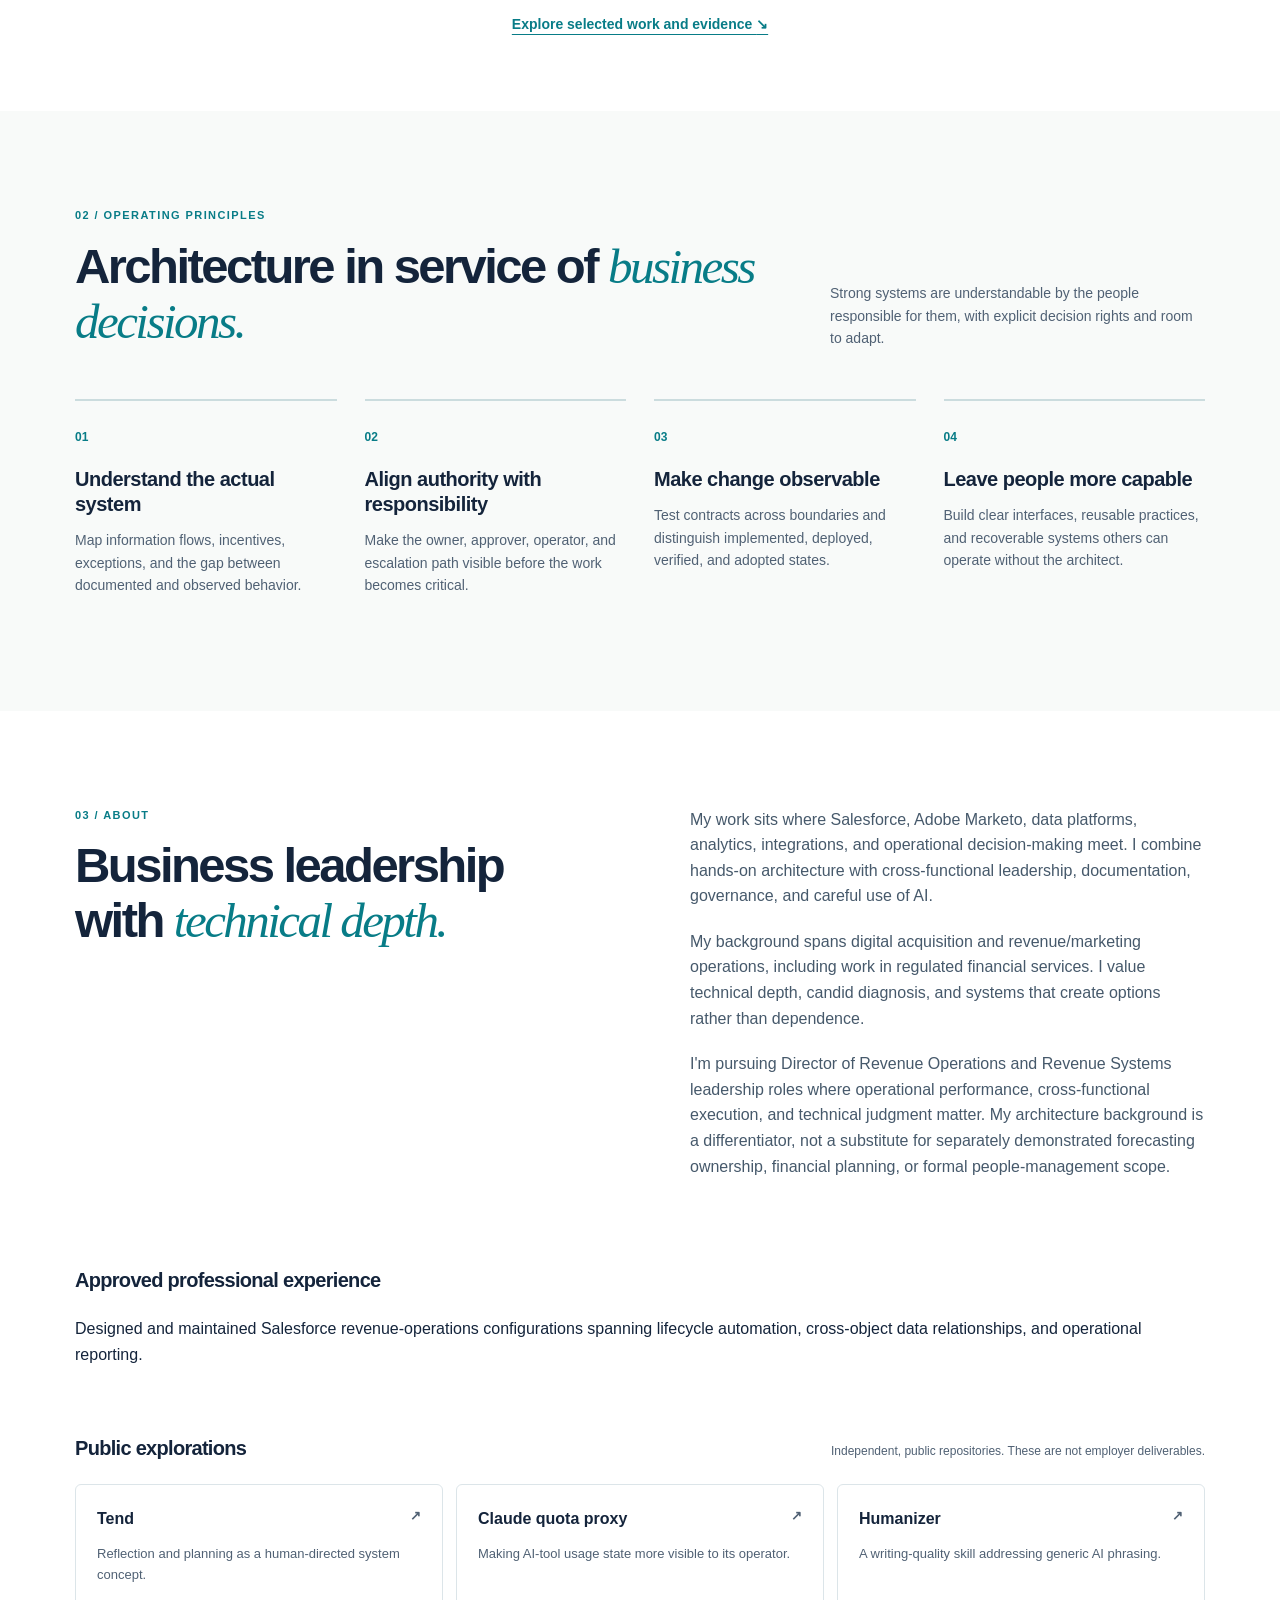
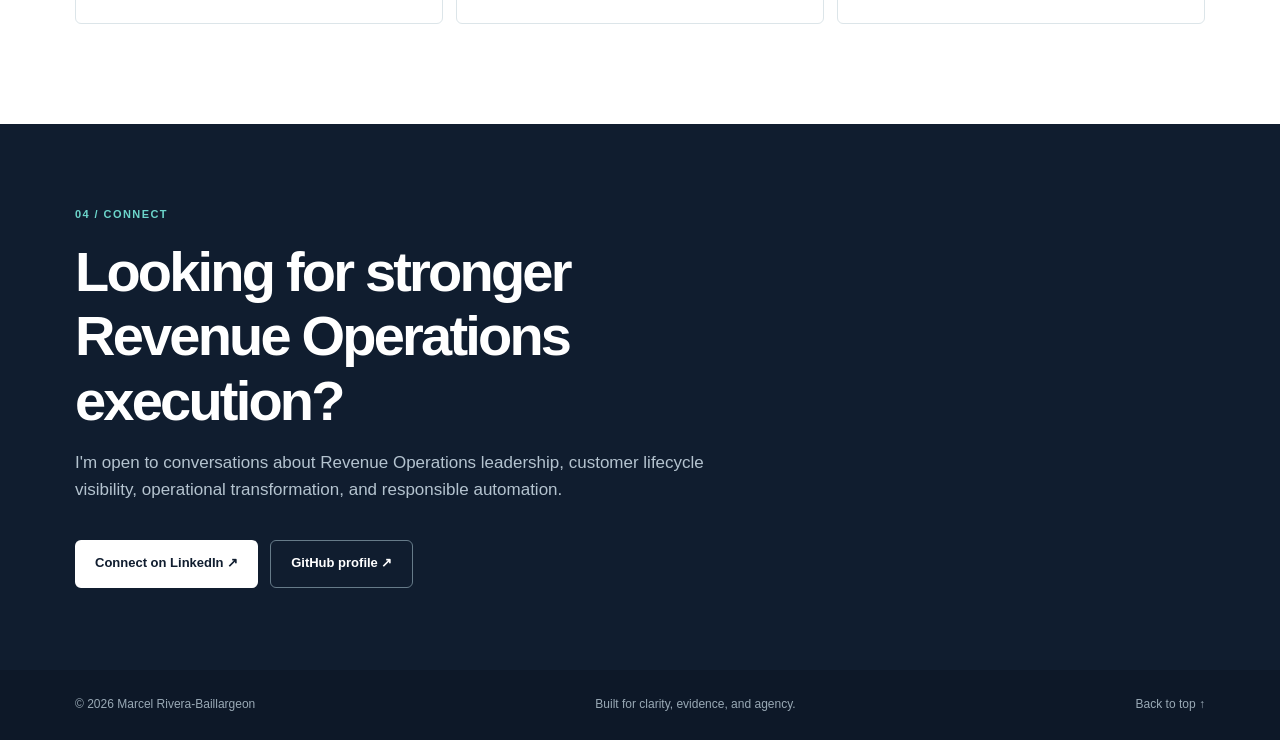
==== commit 5762e90a: "Publish two independent AI execution case studies" ====
--- a/index.html
+++ b/index.html
@@ -35,6 +35,8 @@
         <article class="work-card"><div class="card-top"><span class="index">04 / REFERENCE DESIGN</span><span class="tag">IDENTITY &amp; CONTEXT</span></div><div><h3>Customer context and appropriate engagement</h3><p>Business challenge: one customer may have several relationships and communication permissions. Proposed decision: distinguish identity, affiliation, and eligibility rather than treating them as interchangeable.</p></div><div class="card-bottom"><span>Identity contracts · Permissions · Auditability</span></div></article>
         <article class="work-card"><div class="card-top"><span class="index">05 / TOY DEMONSTRATION</span><span class="tag">HUMAN-DIRECTED AI</span></div><div><h3>Responsible AI with clear decision rights</h3><p>Business challenge: AI can accelerate work while introducing operational risk. Proposed decision: separate preparation from authorization, require verification, and preserve human ownership. Offline toy demonstration.</p></div><div class="card-bottom"><span>Decision rights · AI controls · Evidence states</span></div></article>
         <article class="work-card"><div class="card-top"><span class="index">06 / INDEPENDENT CASE</span><span class="tag">ARCHITECTURAL FITNESS</span></div><div><h3>Productivity without hidden maintenance</h3><p>Independent case study: examine whether automation genuinely reduces work after repeat-run protection, failure recovery, and ongoing maintenance are considered. No measured organization-wide savings.</p></div><div class="card-bottom"><span>Local verification · Recovery · Maintenance tradeoffs</span><a href="architecture-fitness.html" aria-label="Read visual case study: systems that do not become burdens">Explore case →</a></div></article>
+        <article class="work-card"><div class="card-top"><span class="index">07 / VERIFIED SYNTHETIC CASE</span><span class="tag">OPERATIONAL SCALABILITY</span></div><div><h3>Scaling AI execution without scaling human coordination</h3><p>Adding AI providers should not require a proportional increase in human coordination. In this independent personal experiment, I designed a bounded execution model that separates task assignment, provider execution and result verification.</p></div><div class="card-bottom"><span>Independent personal demonstration</span><a href="ai-execution-scale.html">Explore case →</a></div></article>
+        <article class="work-card"><div class="card-top"><span class="index">08 / VERIFIED SYNTHETIC CASE</span><span class="tag">EXECUTION INTEGRITY</span></div><div><h3>Governed execution without repeated coordination</h3><p>Automation creates durable value when it preserves human decision rights and makes failures recoverable. This independent personal demonstration examined how bounded AI execution can prevent duplicate work without requiring continuous supervision.</p></div><div class="card-bottom"><span>Independent personal demonstration</span><a href="ai-execution-governance.html">Explore case →</a></div></article>
       </div>
       <p class="disclosure">These reference patterns are deliberately generalized. No customer information, confidential employer systems, source code, internal incident details, or unverified business results are published here.</p>
     </section>
